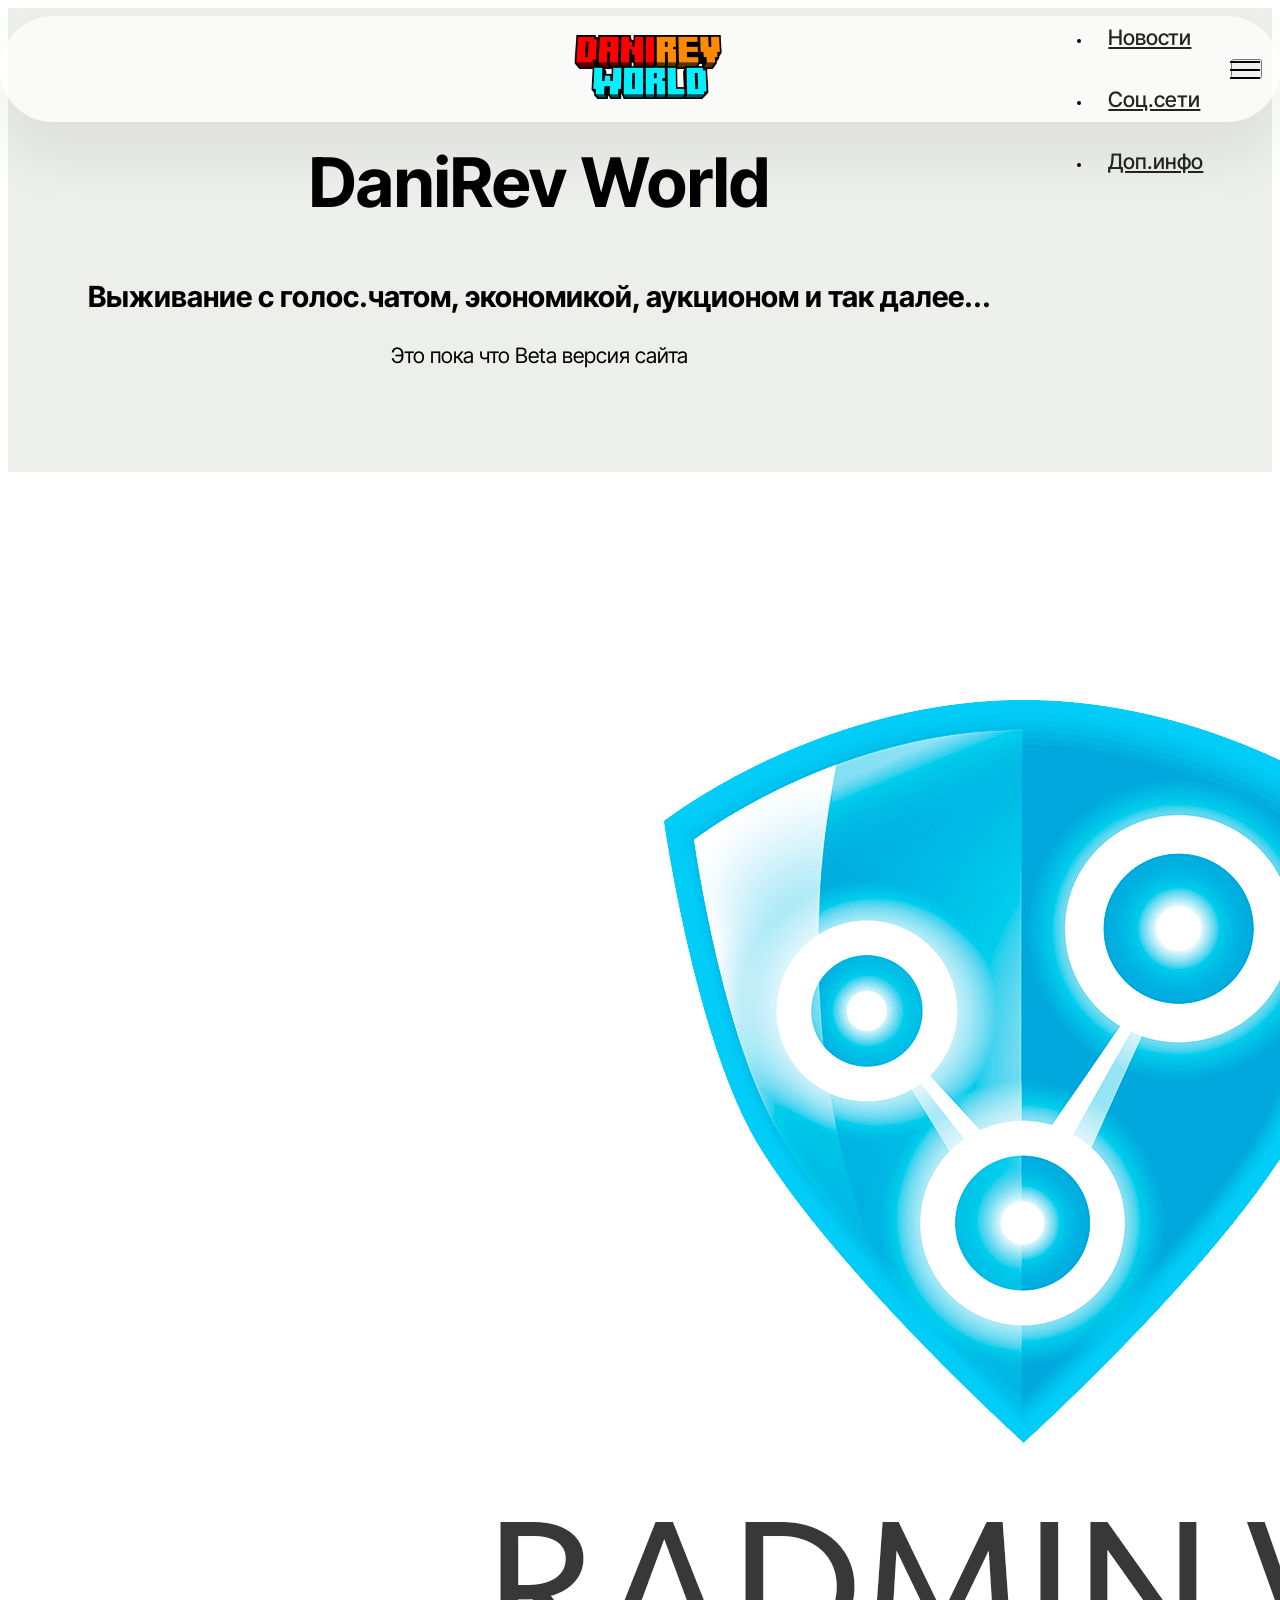
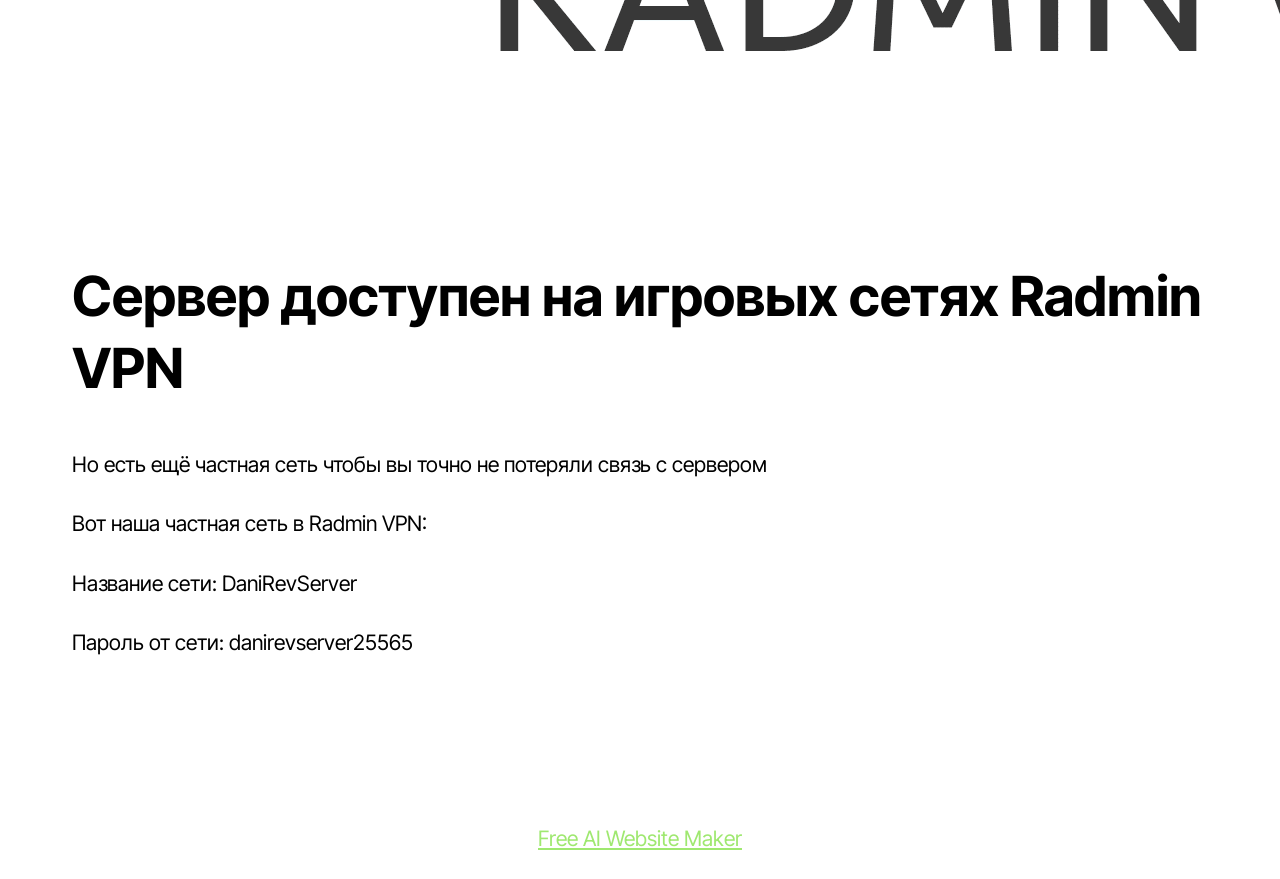
==== index.html @ 22449067 "Add files via upload" ====
<!DOCTYPE html>
<html  >
<head>
  <!-- Site made with Mobirise Website Builder v6.1.12, https://mobirise.com -->
  <meta charset="UTF-8">
  <meta http-equiv="X-UA-Compatible" content="IE=edge">
  <meta name="generator" content="Mobirise v6.1.12, mobirise.com">
  <meta name="viewport" content="width=device-width, initial-scale=1, minimum-scale=1">
  <link rel="shortcut icon" href="assets/images/danirevlogowebsite-1.png" type="image/x-icon">
  <meta name="description" content="">
  
  
  <title>Главная</title>
  <link rel="stylesheet" href="assets/web/assets/mobirise-icons2/mobirise2.css">
  <link rel="stylesheet" href="assets/bootstrap/css/bootstrap.min.css">
  <link rel="stylesheet" href="assets/animatecss/animate.css">
  <link rel="stylesheet" href="assets/dropdown/css/style.css">
  <link rel="stylesheet" href="assets/theme/css/style.css">
  <link rel="preload" href="https://fonts.googleapis.com/css?family=Inter+Tight:100,200,300,400,500,600,700,800,900,100i,200i,300i,400i,500i,600i,700i,800i,900i&display=swap" as="style" onload="this.onload=null;this.rel='stylesheet'">
  <noscript><link rel="stylesheet" href="https://fonts.googleapis.com/css?family=Inter+Tight:100,200,300,400,500,600,700,800,900,100i,200i,300i,400i,500i,600i,700i,800i,900i&display=swap"></noscript>
  <link rel="preload" as="style" href="assets/mobirise/css/mbr-additional.css?v=AY6HmX"><link rel="stylesheet" href="assets/mobirise/css/mbr-additional.css?v=AY6HmX" type="text/css">

  
  
  
</head>
<body>
  
  <section data-bs-version="5.1" class="menu menu3 cid-vdjtwdq1X3" once="menu" id="menu03-0">
	

	<nav class="navbar navbar-dropdown navbar-fixed-top navbar-expand-lg">
		<div class="container">
			<div class="navbar-brand">
				<span class="navbar-logo">
					<a href="index.html">
						<img src="assets/images/danirevworldlogowebsite-1.png" alt="DaniRev" style="height: 4rem;">
					</a>
				</span>
				
			</div>
			<button class="navbar-toggler" type="button" data-toggle="collapse" data-bs-toggle="collapse" data-target="#navbarSupportedContent" data-bs-target="#navbarSupportedContent" aria-controls="navbarNavAltMarkup" aria-expanded="false" aria-label="Toggle navigation">
				<div class="hamburger">
					<span></span>
					<span></span>
					<span></span>
					<span></span>
				</div>
			</button>
			<div class="collapse navbar-collapse" id="navbarSupportedContent">
				<ul class="navbar-nav nav-dropdown nav-right" data-app-modern-menu="true"><li class="nav-item">
						<a class="nav-link link text-black text-primary display-7" href="index.html">Главная</a>
					</li>
					<li class="nav-item">
						<a class="nav-link link text-black show text-primary display-7" href="news.html" aria-expanded="false">Новости</a>
					</li>
					<li class="nav-item">
						<a class="nav-link link text-black text-primary display-7" href="page2.html">Соц.сети</a>
					</li><li class="nav-item"><a class="nav-link link text-black text-primary display-7" href="page2.html">Доп.инфо</a></li></ul>
				
				
			</div>
		</div>
	</nav>
</section>

<section data-bs-version="5.1" class="header09 startm5 cid-vdjOQ3ASZz mbr-fullscreen" id="header09-6">	
    
	
	
	<div class="container-fluid">
		<div class="row">
			<div class="content-wrap col-12 col-md-8">
				<h1 class="mbr-section-title mbr-fonts-style mbr-white mb-4 display-1">
					<strong>DaniRev World</strong></h1>
				<h2 class="mbr-section-title mbr-fonts-style mbr-white mb-4 display-5">Выживание с голос.чатом, экономикой, аукционом и так далее...</h2>
				<p class="mbr-fonts-style mbr-text mbr-white mb-4 display-7">Это пока что Beta версия сайта<br></p>
				
			</div>
		</div>
	</div>
</section>

<section data-bs-version="5.1" class="start article2 cid-vdjQT4T0ut" id="article02-7">
	

	
	

	<div class="container">
		<div class="row justify-content-center">
			<div class="col-12 col-md-12 col-lg-6 image-wrapper">
				<img class="w-100" src="assets/images/2935361928-preview-radmin-vpn.png" alt="Mobirise Website Builder">
			</div>
			<div class="col-12 col-md-12 col-lg">
				<div class="text-wrapper align-left">
					<h1 class="mbr-section-title mbr-fonts-style mb-4 display-2">
						<strong>Сервер доступен на игровых сетях Radmin VPN</strong></h1>
					<p class="mbr-text align-left mbr-fonts-style mb-4 display-7">Но есть ещё частная сеть чтобы вы точно не потеряли связь с сервером<br><br>Вот наша частная сеть в Radmin VPN:<br><br>Название сети: DaniRevServer<br><br>Пароль от сети: danirevserver25565</p>
					
				</div>
			</div>
		</div>
	</div>
</section><section class="display-7" style="padding: 0;align-items: center;justify-content: center;flex-wrap: wrap;    align-content: center;display: flex;position: relative;height: 4rem;"><a href="https://mobiri.se/" style="flex: 1 1;height: 4rem;position: absolute;width: 100%;z-index: 1;"><img alt="" style="height: 4rem;" src="[data-uri]"></a><p style="margin: 0;text-align: center;" class="display-7">&#8204;</p><a style="z-index:1" href="https://mobirise.com/builder/ai-website-maker.html">Free AI Website Maker</a></section><script src="assets/bootstrap/js/bootstrap.bundle.min.js"></script>  <script src="assets/web/assets/cookies-alert-plugin/cookies-alert-core.js"></script>  <script src="assets/web/assets/cookies-alert-plugin/cookies-alert-script.js"></script>  <script src="assets/smoothscroll/smooth-scroll.js"></script>  <script src="assets/ytplayer/index.js"></script>  <script src="assets/dropdown/js/navbar-dropdown.js"></script>  <script src="assets/theme/js/script.js"></script>  
  
  
<input name="cookieData" type="hidden" data-cookie-cookiesAlertType='1' data-cookie-customDialogSelector='null' data-cookie-colorText='#424a4d' data-cookie-colorBg='rgb(255, 255, 255)' data-cookie-opacityOverlay='0' data-cookie-bgOpacity='100' data-cookie-textButton='ПРИНЯТЬ' data-cookie-rejectText='REJECT' data-cookie-colorButton='#9fe870' data-cookie-rejectColor='#ffffff' data-cookie-colorLink='#424a4d' data-cookie-underlineLink='true' data-cookie-text="Мы используем файлы cookie, чтобы предоставить вам наилучший опыт работы">
    <input name="animation" type="hidden">
  </body>
</html>
---- assets/dropdown/css/style.css ----
.navbar-dropdown {
  left: 0;
  padding: 0;
  position: absolute;
  right: 0;
  top: 0;
  transition: all 0.45s ease;
  z-index: 1030;
  background: #282828; }
  .navbar-dropdown .navbar-logo {
    margin-right: 0.8rem;
    transition: margin 0.3s ease-in-out;
    vertical-align: middle; }
    .navbar-dropdown .navbar-logo img {
      height: 3.125rem;
      transition: all 0.3s ease-in-out; }
    .navbar-dropdown .navbar-logo.mbr-iconfont {
      font-size: 3.125rem;
      line-height: 3.125rem; }
  .navbar-dropdown .navbar-caption {
    font-weight: 700;
    white-space: normal;
    vertical-align: -4px;
    line-height: 3.125rem !important; }
    .navbar-dropdown .navbar-caption, .navbar-dropdown .navbar-caption:hover {
      color: inherit;
      text-decoration: none; }
  .navbar-dropdown .mbr-iconfont + .navbar-caption {
    vertical-align: -1px; }
  .navbar-dropdown.navbar-fixed-top {
    position: fixed; }
  .navbar-dropdown .navbar-brand span {
    vertical-align: -4px; }
  .navbar-dropdown.bg-color.transparent {
    background: none; }
  .navbar-dropdown.navbar-short .navbar-brand {
    padding: 0.625rem 0; }
    .navbar-dropdown.navbar-short .navbar-brand span {
      vertical-align: -1px; }
  .navbar-dropdown.navbar-short .navbar-caption {
    line-height: 2.375rem !important;
    vertical-align: -2px; }
  .navbar-dropdown.navbar-short .navbar-logo {
    margin-right: 0.5rem; }
    .navbar-dropdown.navbar-short .navbar-logo img {
      height: 2.375rem; }
    .navbar-dropdown.navbar-short .navbar-logo.mbr-iconfont {
      font-size: 2.375rem;
      line-height: 2.375rem; }
  .navbar-dropdown.navbar-short .mbr-table-cell {
    height: 3.625rem; }
  .navbar-dropdown .navbar-close {
    left: 0.6875rem;
    position: fixed;
    top: 0.75rem;
    z-index: 1000; }
  .navbar-dropdown .hamburger-icon {
    content: "";
    display: inline-block;
    vertical-align: middle;
    width: 16px;
    -webkit-box-shadow: 0 -6px 0 1px #282828,0 0 0 1px #282828,0 6px 0 1px #282828;
    -moz-box-shadow: 0 -6px 0 1px #282828,0 0 0 1px #282828,0 6px 0 1px #282828;
    box-shadow: 0 -6px 0 1px #282828,0 0 0 1px #282828,0 6px 0 1px #282828; }

.dropdown-menu .dropdown-toggle[data-toggle="dropdown-submenu"]::after {
  border-bottom: 0.35em solid transparent;
  border-left: 0.35em solid;
  border-right: 0;
  border-top: 0.35em solid transparent;
  margin-left: 0.3rem; }

.dropdown-menu .dropdown-item:focus {
  outline: 0; }

.nav-dropdown {
  font-size: 0.75rem;
  font-weight: 500;
  height: auto !important; }
  .nav-dropdown .nav-btn {
    padding-left: 1rem; }
  .nav-dropdown .link {
    margin: .667em 1.667em;
    font-weight: 500;
    padding: 0;
    transition: color .2s ease-in-out; }
    .nav-dropdown .link.dropdown-toggle {
      margin-right: 2.583em; }
      .nav-dropdown .link.dropdown-toggle::after {
        margin-left: .25rem;
        border-top: 0.35em solid;
        border-right: 0.35em solid transparent;
        border-left: 0.35em solid transparent;
        border-bottom: 0; }
      .nav-dropdown .link.dropdown-toggle[aria-expanded="true"] {
        margin: 0;
        padding: 0.667em 3.263em  0.667em 1.667em; }
  .nav-dropdown .link::after,
  .nav-dropdown .dropdown-item::after {
    color: inherit; }
  .nav-dropdown .btn {
    font-size: 0.75rem;
    font-weight: 700;
    letter-spacing: 0;
    margin-bottom: 0;
    padding-left: 1.25rem;
    padding-right: 1.25rem; }
  .nav-dropdown .dropdown-menu {
    border-radius: 0;
    border: 0;
    left: 0;
    margin: 0;
    padding-bottom: 1.25rem;
    padding-top: 1.25rem;
    position: relative; }
  .nav-dropdown .dropdown-submenu {
    margin-left: 0.125rem;
    top: 0; }
  .nav-dropdown .dropdown-item {
    font-weight: 500;
    line-height: 2;
    padding: 0.3846em 4.615em 0.3846em 1.5385em;
    position: relative;
    transition: color .2s ease-in-out, background-color .2s ease-in-out; }
    .nav-dropdown .dropdown-item::after {
      margin-top: -0.3077em;
      position: absolute;
      right: 1.1538em;
      top: 50%; }
    .nav-dropdown .dropdown-item:focus, .nav-dropdown .dropdown-item:hover {
      background: none; }

@media (max-width: 767px) {
  .nav-dropdown.navbar-toggleable-sm {
    bottom: 0;
    display: none;
    left: 0;
    overflow-x: hidden;
    position: fixed;
    top: 0;
    transform: translateX(-100%);
    -ms-transform: translateX(-100%);
    -webkit-transform: translateX(-100%);
    width: 18.75rem;
    z-index: 999; } }
.nav-dropdown.navbar-toggleable-xl {
  bottom: 0;
  display: none;
  left: 0;
  overflow-x: hidden;
  position: fixed;
  top: 0;
  transform: translateX(-100%);
  -ms-transform: translateX(-100%);
  -webkit-transform: translateX(-100%);
  width: 18.75rem;
  z-index: 999; }

.nav-dropdown-sm {
  display: block !important;
  overflow-x: hidden;
  overflow: auto;
  padding-top: 3.875rem; }
  .nav-dropdown-sm::after {
    content: "";
    display: block;
    height: 3rem;
    width: 100%; }
  .nav-dropdown-sm.collapse.in ~ .navbar-close {
    display: block !important; }
  .nav-dropdown-sm.collapsing, .nav-dropdown-sm.collapse.in {
    transform: translateX(0);
    -ms-transform: translateX(0);
    -webkit-transform: translateX(0);
    transition: all 0.25s ease-out;
    -webkit-transition: all 0.25s ease-out;
    background: #282828; }
  .nav-dropdown-sm.collapsing[aria-expanded="false"] {
    transform: translateX(-100%);
    -ms-transform: translateX(-100%);
    -webkit-transform: translateX(-100%); }
  .nav-dropdown-sm .nav-item {
    display: block;
    margin-left: 0 !important;
    padding-left: 0; }
  .nav-dropdown-sm .link,
  .nav-dropdown-sm .dropdown-item {
    border-top: 1px dotted rgba(255, 255, 255, 0.1);
    font-size: 0.8125rem;
    line-height: 1.6;
    margin: 0 !important;
    padding: 0.875rem 2.4rem 0.875rem 1.5625rem !important;
    position: relative;
    white-space: normal; }
    .nav-dropdown-sm .link:focus, .nav-dropdown-sm .link:hover,
    .nav-dropdown-sm .dropdown-item:focus,
    .nav-dropdown-sm .dropdown-item:hover {
      background: rgba(0, 0, 0, 0.2) !important;
      color: #c0a375; }
  .nav-dropdown-sm .nav-btn {
    position: relative;
    padding: 1.5625rem 1.5625rem 0 1.5625rem; }
    .nav-dropdown-sm .nav-btn::before {
      border-top: 1px dotted rgba(255, 255, 255, 0.1);
      content: "";
      left: 0;
      position: absolute;
      top: 0;
      width: 100%; }
    .nav-dropdown-sm .nav-btn + .nav-btn {
      padding-top: 0.625rem; }
      .nav-dropdown-sm .nav-btn + .nav-btn::before {
        display: none; }
  .nav-dropdown-sm .btn {
    padding: 0.625rem 0; }
  .nav-dropdown-sm .dropdown-toggle[data-toggle="dropdown-submenu"]::after {
    margin-left: .25rem;
    border-top: 0.35em solid;
    border-right: 0.35em solid transparent;
    border-left: 0.35em solid transparent;
    border-bottom: 0; }
  .nav-dropdown-sm .dropdown-toggle[data-toggle="dropdown-submenu"][aria-expanded="true"]::after {
    border-top: 0;
    border-right: 0.35em solid transparent;
    border-left: 0.35em solid transparent;
    border-bottom: 0.35em solid; }
  .nav-dropdown-sm .dropdown-menu {
    margin: 0;
    padding: 0;
    position: relative;
    top: 0;
    left: 0;
    width: 100%;
    border: 0;
    float: none;
    border-radius: 0;
    background: none; }
  .nav-dropdown-sm .dropdown-submenu {
    left: 100%;
    margin-left: 0.125rem;
    margin-top: -1.25rem;
    top: 0; }

.navbar-toggleable-sm .nav-dropdown .dropdown-menu {
  position: absolute; }

.navbar-toggleable-sm .nav-dropdown .dropdown-submenu {
  left: 100%;
  margin-left: 0.125rem;
  margin-top: -1.25rem;
  top: 0; }

.navbar-toggleable-sm.opened .nav-dropdown .dropdown-menu {
  position: relative; }

.navbar-toggleable-sm.opened .nav-dropdown .dropdown-submenu {
  left: 0;
  margin-left: 00rem;
  margin-top: 0rem;
  top: 0; }

.is-builder .nav-dropdown.collapsing {
  transition: none !important; }
---- assets/mobirise/css/mbr-additional.css ----
.btn {
  border-width: 2px;
}
img,
.card-wrap,
.card-wrapper,
.video-wrapper,
.mbr-figure iframe,
.google-map iframe,
.slide-content,
.plan,
.card,
.item-wrapper,
.item-wrapper .mbr-overlay {
  border-radius: 2rem !important;
}
.video-wrapper {
  overflow: hidden;
}
body {
  font-family: Inter Tight;
}
.display-1 {
  font-family: 'Inter Tight', sans-serif;
  font-size: 5rem;
  line-height: 1;
}
.display-1 > .mbr-iconfont {
  font-size: 6.25rem;
}
.display-2 {
  font-family: 'Inter Tight', sans-serif;
  font-size: 4rem;
  line-height: 1;
}
.display-2 > .mbr-iconfont {
  font-size: 5rem;
}
.display-4 {
  font-family: 'Inter Tight', sans-serif;
  font-size: 1.4rem;
  line-height: 1.5;
}
.display-4 > .mbr-iconfont {
  font-size: 1.75rem;
}
.display-5 {
  font-family: 'Inter Tight', sans-serif;
  font-size: 2rem;
  line-height: 1.5;
}
.display-5 > .mbr-iconfont {
  font-size: 2.5rem;
}
.display-7 {
  font-family: 'Inter Tight', sans-serif;
  font-size: 1.4rem;
  line-height: 1.3;
}
.display-7 > .mbr-iconfont {
  font-size: 1.75rem;
}
/* ---- Fluid typography for mobile devices ---- */
/* 1.4 - font scale ratio ( bootstrap == 1.42857 ) */
/* 100vw - current viewport width */
/* (48 - 20)  48 == 48rem == 768px, 20 == 20rem == 320px(minimal supported viewport) */
/* 0.65 - min scale variable, may vary */
@media (max-width: 992px) {
  .display-1 {
    font-size: 4rem;
  }
}
@media (max-width: 768px) {
  .display-1 {
    font-size: 3.5rem;
    font-size: calc( 2.4rem + (5 - 2.4) * ((100vw - 20rem) / (48 - 20)));
    line-height: calc( 1.1 * (2.4rem + (5 - 2.4) * ((100vw - 20rem) / (48 - 20))));
  }
  .display-2 {
    font-size: 3.2rem;
    font-size: calc( 2.05rem + (4 - 2.05) * ((100vw - 20rem) / (48 - 20)));
    line-height: calc( 1.3 * (2.05rem + (4 - 2.05) * ((100vw - 20rem) / (48 - 20))));
  }
  .display-4 {
    font-size: 1.12rem;
    font-size: calc( 1.14rem + (1.4 - 1.14) * ((100vw - 20rem) / (48 - 20)));
    line-height: calc( 1.4 * (1.14rem + (1.4 - 1.14) * ((100vw - 20rem) / (48 - 20))));
  }
  .display-5 {
    font-size: 1.6rem;
    font-size: calc( 1.35rem + (2 - 1.35) * ((100vw - 20rem) / (48 - 20)));
    line-height: calc( 1.4 * (1.35rem + (2 - 1.35) * ((100vw - 20rem) / (48 - 20))));
  }
  .display-7 {
    font-size: 1.12rem;
    font-size: calc( 1.14rem + (1.4 - 1.14) * ((100vw - 20rem) / (48 - 20)));
    line-height: calc( 1.4 * (1.14rem + (1.4 - 1.14) * ((100vw - 20rem) / (48 - 20))));
  }
}
@media (min-width: 992px) and (max-width: 1400px) {
  .display-1 {
    font-size: 3.5rem;
    font-size: calc( 2.4rem + (5 - 2.4) * ((100vw - 62rem) / (87 - 62)));
    line-height: calc( 1.1 * (2.4rem + (5 - 2.4) * ((100vw - 62rem) / (87 - 62))));
  }
  .display-2 {
    font-size: 3.2rem;
    font-size: calc( 2.05rem + (4 - 2.05) * ((100vw - 62rem) / (87 - 62)));
    line-height: calc( 1.3 * (2.05rem + (4 - 2.05) * ((100vw - 62rem) / (87 - 62))));
  }
  .display-4 {
    font-size: 1.12rem;
    font-size: calc( 1.14rem + (1.4 - 1.14) * ((100vw - 62rem) / (87 - 62)));
    line-height: calc( 1.4 * (1.14rem + (1.4 - 1.14) * ((100vw - 62rem) / (87 - 62))));
  }
  .display-5 {
    font-size: 1.6rem;
    font-size: calc( 1.35rem + (2 - 1.35) * ((100vw - 62rem) / (87 - 62)));
    line-height: calc( 1.4 * (1.35rem + (2 - 1.35) * ((100vw - 62rem) / (87 - 62))));
  }
  .display-7 {
    font-size: 1.12rem;
    font-size: calc( 1.14rem + (1.4 - 1.14) * ((100vw - 62rem) / (87 - 62)));
    line-height: calc( 1.4 * (1.14rem + (1.4 - 1.14) * ((100vw - 62rem) / (87 - 62))));
  }
}
/* Buttons */
.btn {
  padding: 1.25rem 2rem;
  border-radius: 4px;
}
@media (max-width: 767px) {
  .btn {
    padding: 0.75rem 1.5rem;
  }
}
.btn-sm {
  padding: 0.6rem 1.2rem;
  border-radius: 4px;
}
.btn-md {
  padding: 0.6rem 1.2rem;
  border-radius: 4px;
}
.btn-lg {
  padding: 1.25rem 2rem;
  border-radius: 4px;
}
.bg-primary {
  background-color: #9fe870 !important;
}
.bg-success {
  background-color: #3a341c !important;
}
.bg-info {
  background-color: #320707 !important;
}
.bg-warning {
  background-color: #a0e2e1 !important;
}
.bg-danger {
  background-color: #ffea64 !important;
}
.btn-primary,
.btn-primary:active {
  background-color: #9fe870 !important;
  border-color: #9fe870 !important;
  color: #264d0c !important;
  box-shadow: none;
}
.btn-primary:hover,
.btn-primary:focus,
.btn-primary.focus,
.btn-primary.active {
  color: inherit;
  background-color: #bcef9c !important;
  border-color: #bcef9c !important;
  box-shadow: none;
}
.btn-primary.disabled,
.btn-primary:disabled {
  color: #264d0c !important;
  background-color: #bcef9c !important;
  border-color: #bcef9c !important;
}
.btn-secondary,
.btn-secondary:active {
  background-color: #ffd7ef !important;
  border-color: #ffd7ef !important;
  color: #d70081 !important;
  box-shadow: none;
}
.btn-secondary:hover,
.btn-secondary:focus,
.btn-secondary.focus,
.btn-secondary.active {
  color: inherit;
  background-color: #ffffff !important;
  border-color: #ffffff !important;
  box-shadow: none;
}
.btn-secondary.disabled,
.btn-secondary:disabled {
  color: #d70081 !important;
  background-color: #ffffff !important;
  border-color: #ffffff !important;
}
.btn-info,
.btn-info:active {
  background-color: #320707 !important;
  border-color: #320707 !important;
  color: #ffffff !important;
  box-shadow: none;
}
.btn-info:hover,
.btn-info:focus,
.btn-info.focus,
.btn-info.active {
  color: inherit;
  background-color: #5f0d0d !important;
  border-color: #5f0d0d !important;
  box-shadow: none;
}
.btn-info.disabled,
.btn-info:disabled {
  color: #ffffff !important;
  background-color: #5f0d0d !important;
  border-color: #5f0d0d !important;
}
.btn-success,
.btn-success:active {
  background-color: #3a341c !important;
  border-color: #3a341c !important;
  color: #ffffff !important;
  box-shadow: none;
}
.btn-success:hover,
.btn-success:focus,
.btn-success.focus,
.btn-success.active {
  color: inherit;
  background-color: #5c532d !important;
  border-color: #5c532d !important;
  box-shadow: none;
}
.btn-success.disabled,
.btn-success:disabled {
  color: #ffffff !important;
  background-color: #5c532d !important;
  border-color: #5c532d !important;
}
.btn-warning,
.btn-warning:active {
  background-color: #a0e2e1 !important;
  border-color: #a0e2e1 !important;
  color: #1f6463 !important;
  box-shadow: none;
}
.btn-warning:hover,
.btn-warning:focus,
.btn-warning.focus,
.btn-warning.active {
  color: inherit;
  background-color: #c7eeed !important;
  border-color: #c7eeed !important;
  box-shadow: none;
}
.btn-warning.disabled,
.btn-warning:disabled {
  color: #1f6463 !important;
  background-color: #c7eeed !important;
  border-color: #c7eeed !important;
}
.btn-danger,
.btn-danger:active {
  background-color: #ffea64 !important;
  border-color: #ffea64 !important;
  color: #645600 !important;
  box-shadow: none;
}
.btn-danger:hover,
.btn-danger:focus,
.btn-danger.focus,
.btn-danger.active {
  color: inherit;
  background-color: #fff197 !important;
  border-color: #fff197 !important;
  box-shadow: none;
}
.btn-danger.disabled,
.btn-danger:disabled {
  color: #645600 !important;
  background-color: #fff197 !important;
  border-color: #fff197 !important;
}
.btn-white,
.btn-white:active {
  background-color: #eff0ec !important;
  border-color: #eff0ec !important;
  color: #757b62 !important;
  box-shadow: none;
}
.btn-white:hover,
.btn-white:focus,
.btn-white.focus,
.btn-white.active {
  color: inherit;
  background-color: #ffffff !important;
  border-color: #ffffff !important;
  box-shadow: none;
}
.btn-white.disabled,
.btn-white:disabled {
  color: #757b62 !important;
  background-color: #ffffff !important;
  border-color: #ffffff !important;
}
.btn-black,
.btn-black:active {
  background-color: #232323 !important;
  border-color: #232323 !important;
  color: #ffffff !important;
  box-shadow: none;
}
.btn-black:hover,
.btn-black:focus,
.btn-black.focus,
.btn-black.active {
  color: inherit;
  background-color: #3d3d3d !important;
  border-color: #3d3d3d !important;
  box-shadow: none;
}
.btn-black.disabled,
.btn-black:disabled {
  color: #ffffff !important;
  background-color: #3d3d3d !important;
  border-color: #3d3d3d !important;
}
.btn-primary-outline,
.btn-primary-outline:active {
  background-color: transparent !important;
  border-color: #9fe870;
  color: #9fe870;
}
.btn-primary-outline:hover,
.btn-primary-outline:focus,
.btn-primary-outline.focus,
.btn-primary-outline.active {
  color: #6ddc25 !important;
  background-color: transparent !important;
  border-color: #6ddc25 !important;
  box-shadow: none !important;
}
.btn-primary-outline.disabled,
.btn-primary-outline:disabled {
  color: #264d0c !important;
  background-color: #9fe870 !important;
  border-color: #9fe870 !important;
}
.btn-secondary-outline,
.btn-secondary-outline:active {
  background-color: transparent !important;
  border-color: #ffd7ef;
  color: #ffd7ef;
}
.btn-secondary-outline:hover,
.btn-secondary-outline:focus,
.btn-secondary-outline.focus,
.btn-secondary-outline.active {
  color: #ff80cc !important;
  background-color: transparent !important;
  border-color: #ff80cc !important;
  box-shadow: none !important;
}
.btn-secondary-outline.disabled,
.btn-secondary-outline:disabled {
  color: #d70081 !important;
  background-color: #ffd7ef !important;
  border-color: #ffd7ef !important;
}
.btn-info-outline,
.btn-info-outline:active {
  background-color: transparent !important;
  border-color: #320707;
  color: #320707;
}
.btn-info-outline:hover,
.btn-info-outline:focus,
.btn-info-outline.focus,
.btn-info-outline.active {
  color: #000000 !important;
  background-color: transparent !important;
  border-color: #000000 !important;
  box-shadow: none !important;
}
.btn-info-outline.disabled,
.btn-info-outline:disabled {
  color: #ffffff !important;
  background-color: #320707 !important;
  border-color: #320707 !important;
}
.btn-success-outline,
.btn-success-outline:active {
  background-color: transparent !important;
  border-color: #3a341c;
  color: #3a341c;
}
.btn-success-outline:hover,
.btn-success-outline:focus,
.btn-success-outline.focus,
.btn-success-outline.active {
  color: #000000 !important;
  background-color: transparent !important;
  border-color: #000000 !important;
  box-shadow: none !important;
}
.btn-success-outline.disabled,
.btn-success-outline:disabled {
  color: #ffffff !important;
  background-color: #3a341c !important;
  border-color: #3a341c !important;
}
.btn-warning-outline,
.btn-warning-outline:active {
  background-color: transparent !important;
  border-color: #a0e2e1;
  color: #a0e2e1;
}
.btn-warning-outline:hover,
.btn-warning-outline:focus,
.btn-warning-outline.focus,
.btn-warning-outline.active {
  color: #5ececc !important;
  background-color: transparent !important;
  border-color: #5ececc !important;
  box-shadow: none !important;
}
.btn-warning-outline.disabled,
.btn-warning-outline:disabled {
  color: #1f6463 !important;
  background-color: #a0e2e1 !important;
  border-color: #a0e2e1 !important;
}
.btn-danger-outline,
.btn-danger-outline:active {
  background-color: transparent !important;
  border-color: #ffea64;
  color: #ffea64;
}
.btn-danger-outline:hover,
.btn-danger-outline:focus,
.btn-danger-outline.focus,
.btn-danger-outline.active {
  color: #ffde0d !important;
  background-color: transparent !important;
  border-color: #ffde0d !important;
  box-shadow: none !important;
}
.btn-danger-outline.disabled,
.btn-danger-outline:disabled {
  color: #645600 !important;
  background-color: #ffea64 !important;
  border-color: #ffea64 !important;
}
.btn-black-outline,
.btn-black-outline:active {
  background-color: transparent !important;
  border-color: #232323;
  color: #232323;
}
.btn-black-outline:hover,
.btn-black-outline:focus,
.btn-black-outline.focus,
.btn-black-outline.active {
  color: #000000 !important;
  background-color: transparent !important;
  border-color: #000000 !important;
  box-shadow: none !important;
}
.btn-black-outline.disabled,
.btn-black-outline:disabled {
  color: #ffffff !important;
  background-color: #232323 !important;
  border-color: #232323 !important;
}
.btn-white-outline,
.btn-white-outline:active {
  background-color: transparent !important;
  border-color: #fafafa;
  color: #fafafa;
}
.btn-white-outline:hover,
.btn-white-outline:focus,
.btn-white-outline.focus,
.btn-white-outline.active {
  color: #cfcfcf !important;
  background-color: transparent !important;
  border-color: #cfcfcf !important;
  box-shadow: none !important;
}
.btn-white-outline.disabled,
.btn-white-outline:disabled {
  color: #7a7a7a !important;
  background-color: #fafafa !important;
  border-color: #fafafa !important;
}
.text-primary {
  color: #9fe870 !important;
}
.text-secondary {
  color: #ffd7ef !important;
}
.text-success {
  color: #3a341c !important;
}
.text-info {
  color: #320707 !important;
}
.text-warning {
  color: #a0e2e1 !important;
}
.text-danger {
  color: #ffea64 !important;
}
.text-white {
  color: #fafafa !important;
}
.text-black {
  color: #232323 !important;
}
a.text-primary:hover,
a.text-primary:focus,
a.text-primary.active {
  color: #66d022 !important;
}
a.text-secondary:hover,
a.text-secondary:focus,
a.text-secondary.active {
  color: #ff71c6 !important;
}
a.text-success:hover,
a.text-success:focus,
a.text-success.active {
  color: #000000 !important;
}
a.text-info:hover,
a.text-info:focus,
a.text-info.active {
  color: #000000 !important;
}
a.text-warning:hover,
a.text-warning:focus,
a.text-warning.active {
  color: #52cac8 !important;
}
a.text-danger:hover,
a.text-danger:focus,
a.text-danger.active {
  color: #fddb00 !important;
}
a.text-white:hover,
a.text-white:focus,
a.text-white.active {
  color: #c7c7c7 !important;
}
a.text-black:hover,
a.text-black:focus,
a.text-black.active {
  color: #000000 !important;
}
a[class*="text-"]:not(.nav-link):not(.dropdown-item):not([role]):not(.navbar-caption) {
  position: relative;
  background-image: transparent;
  background-size: 10000px 2px;
  background-repeat: no-repeat;
  background-position: 0px 1.2em;
  background-position: -10000px 1.2em;
}
a[class*="text-"]:not(.nav-link):not(.dropdown-item):not([role]):not(.navbar-caption):hover {
  transition: background-position 2s ease-in-out;
  background-image: linear-gradient(currentColor 50%, currentColor 50%);
  background-position: 0px 1.2em;
}
.nav-tabs .nav-link.active {
  color: #9fe870;
}
.nav-tabs .nav-link:not(.active) {
  color: #232323;
}
.alert-success {
  background-color: #70c770;
}
.alert-info {
  background-color: #320707;
}
.alert-warning {
  background-color: #a0e2e1;
}
.alert-danger {
  background-color: #ffea64;
}
.mbr-section-btn .btn:not(.btn-form) {
  border-radius: 100px;
}
.mbr-gallery-filter li a {
  border-radius: 100px !important;
}
.mbr-gallery-filter li.active .btn {
  background-color: #9fe870;
  border-color: #9fe870;
  color: #306310;
}
.mbr-gallery-filter li.active .btn:focus {
  box-shadow: none;
}
.nav-tabs .nav-link {
  border-radius: 100px !important;
}
a,
a:hover {
  color: #9fe870;
}
.mbr-plan-header.bg-primary .mbr-plan-subtitle,
.mbr-plan-header.bg-primary .mbr-plan-price-desc {
  color: #ffffff;
}
.mbr-plan-header.bg-success .mbr-plan-subtitle,
.mbr-plan-header.bg-success .mbr-plan-price-desc {
  color: #c0b27c;
}
.mbr-plan-header.bg-info .mbr-plan-subtitle,
.mbr-plan-header.bg-info .mbr-plan-price-desc {
  color: #f3abab;
}
.mbr-plan-header.bg-warning .mbr-plan-subtitle,
.mbr-plan-header.bg-warning .mbr-plan-price-desc {
  color: #ffffff;
}
.mbr-plan-header.bg-danger .mbr-plan-subtitle,
.mbr-plan-header.bg-danger .mbr-plan-price-desc {
  color: #ffffff;
}
/* Scroll to top button*/
.scrollToTop_wraper {
  display: none;
}
.form-control {
  font-family: 'Inter Tight', sans-serif;
  font-size: 1.4rem;
  line-height: 1.3;
  font-weight: 400;
  border-radius: 40px !important;
}
.form-control > .mbr-iconfont {
  font-size: 1.75rem;
}
.form-control:hover,
.form-control:focus {
  box-shadow: rgba(0, 0, 0, 0.07) 0px 1px 1px 0px, rgba(0, 0, 0, 0.07) 0px 1px 3px 0px, rgba(0, 0, 0, 0.03) 0px 0px 0px 1px;
  border-color: #9fe870 !important;
}
.form-control:-webkit-input-placeholder {
  font-family: 'Inter Tight', sans-serif;
  font-size: 1.4rem;
  line-height: 1.3;
  font-weight: 400;
}
.form-control:-webkit-input-placeholder > .mbr-iconfont {
  font-size: 1.75rem;
}
blockquote {
  border-color: #9fe870;
}
/* Forms */
.mbr-form .input-group-btn .btn {
  border-radius: 100px !important;
}
.mbr-form .input-group-btn .btn:hover {
  box-shadow: 0 10px 40px 0 rgba(0, 0, 0, 0.2);
}
.mbr-form .input-group-btn button[type="submit"] {
  border-radius: 100px !important;
  padding: 1rem 3rem;
}
.mbr-form .input-group-btn button[type="submit"]:hover {
  box-shadow: 0 10px 40px 0 rgba(0, 0, 0, 0.2);
}
.jq-selectbox li:hover,
.jq-selectbox li.selected {
  background-color: #9fe870;
  color: #000000;
}
.jq-number__spin {
  transition: 0.25s ease;
}
.jq-number__spin:hover {
  border-color: #9fe870;
}
.jq-selectbox .jq-selectbox__trigger-arrow,
.jq-number__spin.minus:after,
.jq-number__spin.plus:after {
  transition: 0.4s;
  border-top-color: #232323;
  border-bottom-color: #232323;
}
.jq-selectbox:hover .jq-selectbox__trigger-arrow,
.jq-number__spin.minus:hover:after,
.jq-number__spin.plus:hover:after {
  border-top-color: #9fe870;
  border-bottom-color: #9fe870;
}
.xdsoft_datetimepicker .xdsoft_calendar td.xdsoft_default,
.xdsoft_datetimepicker .xdsoft_calendar td.xdsoft_current,
.xdsoft_datetimepicker .xdsoft_timepicker .xdsoft_time_box > div > div.xdsoft_current {
  color: #000000 !important;
  background-color: #9fe870 !important;
  box-shadow: none !important;
}
.xdsoft_datetimepicker .xdsoft_calendar td:hover,
.xdsoft_datetimepicker .xdsoft_timepicker .xdsoft_time_box > div > div:hover {
  color: #000000 !important;
  background: #ffd7ef !important;
  box-shadow: none !important;
}
.lazy-bg {
  background-image: none !important;
}
.lazy-placeholder:not(section),
.lazy-none {
  display: block;
  position: relative;
  padding-bottom: 56.25%;
  width: 100%;
  height: auto;
}
iframe.lazy-placeholder,
.lazy-placeholder:after {
  content: '';
  position: absolute;
  width: 200px;
  height: 200px;
  background: transparent no-repeat center;
  background-size: contain;
  top: 50%;
  left: 50%;
  transform: translateX(-50%) translateY(-50%);
  background-image: url("data:image/svg+xml;charset=UTF-8,%3csvg width='32' height='32' viewBox='0 0 64 64' xmlns='http://www.w3.org/2000/svg' stroke='%239fe870' %3e%3cg fill='none' fill-rule='evenodd'%3e%3cg transform='translate(16 16)' stroke-width='2'%3e%3ccircle stroke-opacity='.5' cx='16' cy='16' r='16'/%3e%3cpath d='M32 16c0-9.94-8.06-16-16-16'%3e%3canimateTransform attributeName='transform' type='rotate' from='0 16 16' to='360 16 16' dur='1s' repeatCount='indefinite'/%3e%3c/path%3e%3c/g%3e%3c/g%3e%3c/svg%3e");
}
section.lazy-placeholder:after {
  opacity: 0.5;
}
body {
  overflow-x: hidden;
}
a {
  transition: color 0.6s;
}
@media (max-width: 1400px) {
  .container {
    max-width: 100%;
  }
}
@media (max-width: 1400px) and (min-width: 768px) {
  .container {
    padding-left: 32px;
    padding-right: 32px;
  }
}
@media (max-width: 1400px) and (min-width: 768px) {
  .container-fluid {
    padding-left: 32px;
    padding-right: 32px;
  }
}
@media (max-width: 767px) {
  .container-fluid {
    padding-left: 16px;
    padding-right: 16px;
  }
}
*:focus-visible {
  outline: red solid 2px !important;
  outline-offset: 2px !important;
  transition: outline 0.2s ease-in-out;
}
.cid-vdjtwdq1X3 {
  z-index: 1000;
  width: 100%;
}
.cid-vdjtwdq1X3 .dropdown-item:before {
  font-family: Moririse2 !important;
  content: "\e966";
  display: inline-block;
  width: 0;
  position: absolute;
  left: 1rem;
  top: 0.5rem;
  margin-right: 0.5rem;
  line-height: 1;
  font-size: inherit;
  vertical-align: middle;
  text-align: center;
  overflow: hidden;
  transform: scale(0, 1);
  transition: all 0.25s ease-in-out;
}
@media (max-width: 767px) {
  .cid-vdjtwdq1X3 .navbar-toggler {
    transform: scale(0.8);
  }
}
.cid-vdjtwdq1X3 .navbar-nav {
  margin: auto;
  margin-left: 0;
}
@media (min-width: 992px) {
  .cid-vdjtwdq1X3 .navbar-nav {
    max-width: 45%;
  }
}
.cid-vdjtwdq1X3 .navbar-nav .nav-item {
  padding: 0 !important;
  transition: .3s all !important;
}
.cid-vdjtwdq1X3 .navbar-nav .nav-item .nav-link {
  padding: 16px !important;
  margin: 0 !important;
  border-radius: 1rem !important;
  transition: .3s all !important;
}
.cid-vdjtwdq1X3 .navbar-nav .nav-item .nav-link:hover {
  background-color: rgba(27, 31, 10, 0.06);
}
.cid-vdjtwdq1X3 .navbar-nav .open .nav-link::after {
  transform: rotate(180deg);
}
@media (min-width: 992px) {
  .cid-vdjtwdq1X3 .navbar-nav .open .nav-link::before {
    content: "";
    width: 100%;
    height: 20px;
    top: 100%;
    background: transparent;
    position: absolute;
  }
}
.cid-vdjtwdq1X3 .navbar-nav .dropdown-item {
  padding: 12px !important;
  border-radius: 0.5rem !important;
  margin: 0 8px !important;
  transition: .3s all !important;
}
.cid-vdjtwdq1X3 .navbar-nav .dropdown-item:hover {
  background-color: rgba(27, 31, 10, 0.06);
}
@media (min-width: 992px) {
  .cid-vdjtwdq1X3 .navbar-nav {
    padding-left: 1.5rem;
  }
}
.cid-vdjtwdq1X3 .navbar-logo {
  padding-left: 1rem;
  margin: 0 !important;
}
@media (min-width: 992px) {
  .cid-vdjtwdq1X3 .navbar-logo {
    position: absolute;
    left: 50%;
    top: 50%;
    transform: translate(-50%, -50%);
  }
}
@media (max-width: 767px) {
  .cid-vdjtwdq1X3 .navbar-logo {
    padding-left: 1rem;
  }
}
.cid-vdjtwdq1X3 .navbar-brand {
  flex-shrink: 0;
  align-items: center;
  margin-right: 0;
  padding: 10px 0;
  transition: all 0.3s;
  word-break: break-word;
  z-index: 1;
}
.cid-vdjtwdq1X3 .navbar-brand img {
  max-width: 100%;
  max-height: 100%;
  border-radius: 0px !important;
}
.cid-vdjtwdq1X3 .navbar-brand .navbar-caption {
  line-height: inherit !important;
}
.cid-vdjtwdq1X3 .navbar-brand .navbar-logo a {
  outline: none;
}
.cid-vdjtwdq1X3 .nav-link {
  width: fit-content;
  position: relative;
}
.cid-vdjtwdq1X3 .navbar-caption {
  padding-left: 2rem;
  padding-right: .5rem;
}
@media (max-width: 767px) {
  .cid-vdjtwdq1X3 .navbar-caption {
    padding-left: 1rem;
  }
}
@media (max-width: 767px) {
  .cid-vdjtwdq1X3 .nav-dropdown {
    padding-bottom: 0.5rem;
  }
}
.cid-vdjtwdq1X3 .nav-dropdown .link.dropdown-toggle::after {
  margin-left: 0.5rem;
  margin-top: 0.2rem;
  transition: .3s all;
}
.cid-vdjtwdq1X3 .container {
  display: flex;
  height: 90px;
  position: relative;
  padding: 0.5rem 0.6rem;
  flex-wrap: nowrap;
  background: rgba(255, 255, 255, 0.7) !important;
  left: 0;
  right: 0;
  -webkit-box-pack: justify;
  -ms-flex-pack: justify;
  justify-content: flex-end;
  -webkit-box-align: center;
  -webkit-align-items: center;
  -ms-flex-align: center;
  align-items: center;
  border-radius: 100vw;
  margin-top: 1rem;
  background-color: #ffffff;
  box-shadow: 0 30px 60px 0 rgba(27, 31, 10, 0.08);
}
@media (max-width: 992px) {
  .cid-vdjtwdq1X3 .container {
    padding-right: 2rem;
  }
}
@media (max-width: 767px) {
  .cid-vdjtwdq1X3 .container {
    width: 95%;
    height: 56px !important;
    padding-right: 1rem;
    margin-top: 0rem;
  }
}
.cid-vdjtwdq1X3 .iconfont-wrapper {
  color: #000000 !important;
  font-size: 1.5rem;
  padding-right: 0.5rem;
}
.cid-vdjtwdq1X3 .dropdown-menu {
  flex-wrap: wrap;
  flex-direction: column;
  max-width: 100%;
  padding: 12px 4px !important;
  border-radius: 1.5rem;
  transition: .3s all !important;
  min-width: auto;
  background: #ffffff;
  background: rgba(255, 255, 255, 0.7) !important;
}
.cid-vdjtwdq1X3 .nav-item:focus,
.cid-vdjtwdq1X3 .nav-link:focus {
  outline: none;
}
.cid-vdjtwdq1X3 .dropdown .dropdown-menu .dropdown-item {
  width: auto;
  transition: all 0.25s ease-in-out;
}
.cid-vdjtwdq1X3 .dropdown .dropdown-menu .dropdown-item::after {
  right: 0.5rem;
}
.cid-vdjtwdq1X3 .dropdown .dropdown-menu .dropdown-item .mbr-iconfont {
  margin-right: 0.5rem;
  vertical-align: sub;
}
.cid-vdjtwdq1X3 .dropdown .dropdown-menu .dropdown-item .mbr-iconfont:before {
  display: inline-block;
  transform: scale(1, 1);
  transition: all 0.25s ease-in-out;
}
.cid-vdjtwdq1X3 .collapsed .dropdown-menu .dropdown-item:before {
  display: none;
}
.cid-vdjtwdq1X3 .collapsed .dropdown .dropdown-menu .dropdown-item {
  padding: 0.235em 1.5em 0.235em 1.5em !important;
  transition: none;
  margin: 0 !important;
}
.cid-vdjtwdq1X3 .navbar {
  min-height: 90px;
  transition: all 0.3s;
  border-bottom: 1px solid transparent;
  background: transparent !important;
  padding: 0 !important;
  border: none !important;
  box-shadow: none !important;
  border-radius: 0 !important;
}
.cid-vdjtwdq1X3 .navbar.opened {
  transition: all 0.3s;
}
.cid-vdjtwdq1X3 .navbar .dropdown-item {
  padding: 0.5rem 1.8rem;
}
.cid-vdjtwdq1X3 .navbar .navbar-logo img {
  width: auto;
}
.cid-vdjtwdq1X3 .navbar .navbar-collapse {
  justify-content: flex-end;
}
.cid-vdjtwdq1X3 .navbar.collapsed {
  justify-content: center;
}
.cid-vdjtwdq1X3 .navbar.collapsed .nav-item .nav-link::before {
  display: none;
}
.cid-vdjtwdq1X3 .navbar.collapsed.opened .dropdown-menu {
  top: 0;
}
@media (min-width: 992px) {
  .cid-vdjtwdq1X3 .navbar.collapsed.opened:not(.navbar-short) .navbar-collapse {
    max-height: calc(98.5vh - 4rem);
  }
}
.cid-vdjtwdq1X3 .navbar.collapsed .dropdown-menu .dropdown-submenu {
  left: 0 !important;
}
.cid-vdjtwdq1X3 .navbar.collapsed .dropdown-menu .dropdown-item:after {
  right: auto;
}
.cid-vdjtwdq1X3 .navbar.collapsed .dropdown-menu .dropdown-toggle[data-toggle="dropdown-submenu"]:after {
  margin-left: 0.5rem;
  margin-top: 0.2rem;
  border-top: 0.35em solid;
  border-right: 0.35em solid transparent;
  border-left: 0.35em solid transparent;
  border-bottom: 0;
  top: 41%;
}
.cid-vdjtwdq1X3 .navbar.collapsed ul.navbar-nav li {
  margin: auto;
}
.cid-vdjtwdq1X3 .navbar.collapsed .dropdown-menu .dropdown-item {
  padding: 0.25rem 1.5rem;
  text-align: center;
}
.cid-vdjtwdq1X3 .navbar.collapsed .icons-menu {
  padding-left: 0;
  padding-right: 0;
  padding-top: 0.5rem;
  padding-bottom: 0.5rem;
}
@media (max-width: 767px) {
  .cid-vdjtwdq1X3 .navbar {
    min-height: 72px;
  }
  .cid-vdjtwdq1X3 .navbar .navbar-logo img {
    height: 2rem !important;
  }
}
@media (max-width: 991px) {
  .cid-vdjtwdq1X3 .navbar .nav-item .nav-link::before {
    display: none;
  }
  .cid-vdjtwdq1X3 .navbar.opened .dropdown-menu {
    top: 0;
  }
  .cid-vdjtwdq1X3 .navbar .dropdown-menu .dropdown-submenu {
    left: 0 !important;
  }
  .cid-vdjtwdq1X3 .navbar .dropdown-menu .dropdown-item:after {
    right: auto;
  }
  .cid-vdjtwdq1X3 .navbar .dropdown-menu .dropdown-toggle[data-toggle="dropdown-submenu"]:after {
    margin-left: 0.5rem;
    margin-top: 0.2rem;
    border-top: 0.35em solid;
    border-right: 0.35em solid transparent;
    border-left: 0.35em solid transparent;
    border-bottom: 0;
    top: 40%;
  }
  .cid-vdjtwdq1X3 .navbar .dropdown-menu .dropdown-item {
    padding: 0.25rem 1.5rem !important;
    text-align: center;
  }
  .cid-vdjtwdq1X3 .navbar .navbar-brand {
    flex-shrink: initial;
    flex-basis: auto;
    word-break: break-word;
    padding-right: 10px;
  }
  .cid-vdjtwdq1X3 .navbar .navbar-toggler {
    flex-basis: auto;
  }
  .cid-vdjtwdq1X3 .navbar .icons-menu {
    padding-left: 0;
    padding-top: 0.5rem;
    padding-bottom: 0.5rem;
  }
}
.cid-vdjtwdq1X3 .navbar.navbar-short .navbar-logo img {
  height: 2rem;
}
.cid-vdjtwdq1X3 .dropdown-item.active,
.cid-vdjtwdq1X3 .dropdown-item:active {
  background-color: transparent;
}
.cid-vdjtwdq1X3 .navbar-expand-lg .navbar-nav .nav-link {
  padding: 0;
}
.cid-vdjtwdq1X3 .nav-dropdown .link.dropdown-toggle {
  margin-right: 1.667em;
}
.cid-vdjtwdq1X3 .nav-dropdown .link.dropdown-toggle[aria-expanded="true"] {
  margin-right: 0;
  padding: 0.667em 1.667em;
}
.cid-vdjtwdq1X3 .navbar.navbar-expand-lg .dropdown .dropdown-menu {
  background: #ffffff;
}
.cid-vdjtwdq1X3 .navbar.navbar-expand-lg .dropdown .dropdown-menu .dropdown-submenu {
  margin: 0;
  left: 105%;
  transform: none;
  top: -12px;
}
.cid-vdjtwdq1X3 .navbar .dropdown.open > .dropdown-menu {
  display: flex;
}
.cid-vdjtwdq1X3 ul.navbar-nav {
  flex-wrap: wrap;
}
.cid-vdjtwdq1X3 .navbar-buttons {
  text-align: center;
  min-width: 140px;
}
@media (max-width: 992px) {
  .cid-vdjtwdq1X3 .navbar-buttons {
    text-align: left;
  }
}
.cid-vdjtwdq1X3 button.navbar-toggler {
  outline: none;
  width: 31px;
  height: 20px;
  cursor: pointer;
  transition: all 0.2s;
  position: relative;
  align-self: center;
}
.cid-vdjtwdq1X3 button.navbar-toggler .hamburger span {
  position: absolute;
  right: 0;
  width: 30px;
  height: 2px;
  border-right: 5px;
  background-color: #000000;
}
.cid-vdjtwdq1X3 button.navbar-toggler .hamburger span:nth-child(1) {
  top: 0;
  transition: all 0.2s;
}
.cid-vdjtwdq1X3 button.navbar-toggler .hamburger span:nth-child(2) {
  top: 8px;
  transition: all 0.15s;
}
.cid-vdjtwdq1X3 button.navbar-toggler .hamburger span:nth-child(3) {
  top: 8px;
  transition: all 0.15s;
}
.cid-vdjtwdq1X3 button.navbar-toggler .hamburger span:nth-child(4) {
  top: 16px;
  transition: all 0.2s;
}
.cid-vdjtwdq1X3 nav.opened .hamburger span:nth-child(1) {
  top: 8px;
  width: 0;
  opacity: 0;
  right: 50%;
  transition: all 0.2s;
}
.cid-vdjtwdq1X3 nav.opened .hamburger span:nth-child(2) {
  transform: rotate(45deg);
  transition: all 0.25s;
}
.cid-vdjtwdq1X3 nav.opened .hamburger span:nth-child(3) {
  transform: rotate(-45deg);
  transition: all 0.25s;
}
.cid-vdjtwdq1X3 nav.opened .hamburger span:nth-child(4) {
  top: 8px;
  width: 0;
  opacity: 0;
  right: 50%;
  transition: all 0.2s;
}
.cid-vdjtwdq1X3 .navbar-dropdown {
  padding: 0 1rem;
}
.cid-vdjtwdq1X3 a.nav-link {
  display: flex;
  align-items: center;
  justify-content: center;
}
.cid-vdjtwdq1X3 .icons-menu {
  flex-wrap: nowrap;
  display: flex;
  justify-content: center;
  padding-left: 1rem;
  padding-right: 1rem;
  padding-top: 0.3rem;
  text-align: center;
}
@media (max-width: 992px) {
  .cid-vdjtwdq1X3 .icons-menu {
    justify-content: flex-start;
    margin-bottom: .5rem;
  }
}
@media screen and (-ms-high-contrast: active), (-ms-high-contrast: none) {
  .cid-vdjtwdq1X3 .navbar {
    height: 70px;
  }
  .cid-vdjtwdq1X3 .navbar.opened {
    height: auto;
  }
  .cid-vdjtwdq1X3 .nav-item .nav-link:hover::before {
    width: 175%;
    max-width: calc(100% + 2rem);
    left: -1rem;
  }
}
.cid-vdjtwdq1X3 .navbar .dropdown > .dropdown-menu {
  display: none;
  width: max-content;
  max-width: 500px !important;
  transform: translateX(-50%);
  top: calc(100% + 20px);
  left: 50%;
}
.cid-vdjtwdq1X3 .navbar .dropdown > .dropdown-menu .dropdown-item {
  line-height: 1 !important;
}
.cid-vdjtwdq1X3 .navbar .dropdown > .dropdown-menu .dropdown .dropdown-item {
  align-items: center;
  display: flex;
  height: max-content !important;
  min-height: max-content !important;
}
.cid-vdjtwdq1X3 .navbar .dropdown > .dropdown-menu .dropdown .dropdown-item::after {
  display: inline-block;
  position: static;
  margin-left: 0.5rem;
  margin-top: 0;
  margin-right: 0;
  margin-bottom: 0;
  transition: .3s all;
  transform: rotate(-90deg);
}
.cid-vdjtwdq1X3 .navbar .dropdown > .dropdown-menu .dropdown.open .dropdown-item::after {
  transform: rotate(0deg);
}
.cid-vdjtwdq1X3 .mbr-section-btn {
  margin: -0.6rem -0.6rem;
}
.cid-vdjtwdq1X3 .navbar-toggler {
  margin-left: 12px;
  margin-right: 8px;
  order: 1000;
}
@media (max-width: 991px) {
  .cid-vdjtwdq1X3 .navbar-brand {
    margin-right: auto;
  }
  .cid-vdjtwdq1X3 .navbar-collapse {
    z-index: -1 !important;
    position: absolute;
    top: 110%;
    left: 0;
    width: 100%;
    padding: 1rem;
    border-radius: 1.5rem;
    background: #ffffff;
    opacity: 1;
    border-color: rgba(255, 255, 255, 0.7) !important;
    background: rgba(255, 255, 255, 0.7) !important;
    backdrop-filter: blur(8px);
  }
  .cid-vdjtwdq1X3 .navbar-nav .nav-item .nav-link::after {
    margin-left: 10px;
  }
  .cid-vdjtwdq1X3 .navbar-nav .dropdown-item:hover {
    background-color: rgba(27, 31, 10, 0.06);
  }
  .cid-vdjtwdq1X3 .navbar .dropdown > .dropdown-menu {
    max-width: 100% !important;
    transform: translateX(0);
    top: 10px;
    left: 0;
    padding: 8px !important;
    border-radius: 1rem;
    background-color: rgba(27, 31, 10, 0.04) !important;
  }
  .cid-vdjtwdq1X3 .navbar .dropdown > .dropdown-menu .dropdown-item {
    padding: 8px !important;
    line-height: 1 !important;
    margin-bottom: 4px !important;
  }
  .cid-vdjtwdq1X3 .navbar .dropdown > .dropdown-menu .dropdown .dropdown-item {
    align-items: center;
    display: flex;
    height: max-content !important;
    min-height: max-content !important;
  }
  .cid-vdjtwdq1X3 .navbar .dropdown > .dropdown-menu .dropdown .dropdown-item::after {
    display: inline-block;
    position: static;
    margin-left: 0.5rem;
    margin-top: 0;
    margin-right: 0;
    margin-bottom: 0;
    transition: .3s all;
    transform: rotate(0deg);
  }
  .cid-vdjtwdq1X3 .navbar .dropdown > .dropdown-menu .dropdown.open .dropdown-item::after {
    transform: rotate(180deg);
  }
  .cid-vdjtwdq1X3 .navbar .dropdown > .dropdown-menu .dropdown-submenu {
    position: static;
    width: 100%;
    max-width: 100% !important;
    transform: translateX(0) !important;
    top: 0;
    left: 0;
    padding: 8px !important;
    border-radius: 1rem;
    background-color: rgba(27, 31, 10, 0.04) !important;
  }
  .cid-vdjtwdq1X3 .navbar .dropdown.open > .dropdown-menu {
    display: flex !important;
    flex-direction: column;
    align-items: flex-start;
  }
}
@media (max-width: 575px) {
  .cid-vdjtwdq1X3 .navbar-collapse {
    padding: 1rem;
  }
}
.cid-vdjOQ3ASZz {
  display: flex;
  background-color: #edefeb;
}
.cid-vdjOQ3ASZz .mbr-fallback-image.disabled {
  display: none;
}
.cid-vdjOQ3ASZz .mbr-fallback-image {
  display: block;
  background-size: cover;
  background-position: center center;
  width: 100%;
  height: 100%;
  position: absolute;
  top: 0;
}
.cid-vdjOQ3ASZz .content-wrap {
  padding: 5rem 1rem;
}
@media (min-width: 992px) {
  .cid-vdjOQ3ASZz .content-wrap {
    padding: 5rem 3rem;
  }
}
@media (min-width: 768px) {
  .cid-vdjOQ3ASZz {
    align-items: center;
  }
  .cid-vdjOQ3ASZz .row {
    justify-content: center;
  }
}
@media (max-width: 991px) and (min-width: 768px) {
  .cid-vdjOQ3ASZz .content-wrap {
    min-width: 50%;
  }
}
@media (max-width: 767px) {
  .cid-vdjOQ3ASZz {
    -webkit-align-items: center;
    align-items: center;
  }
  .cid-vdjOQ3ASZz .mbr-row {
    -webkit-justify-content: center;
    justify-content: center;
  }
  .cid-vdjOQ3ASZz .content-wrap {
    width: 100%;
  }
}
.cid-vdjOQ3ASZz .mbr-section-title {
  text-align: center;
  color: #000000;
}
.cid-vdjOQ3ASZz .mbr-text,
.cid-vdjOQ3ASZz .mbr-section-btn {
  text-align: center;
  color: #000000;
}
.cid-vdjQT4T0ut {
  padding-top: 8rem;
  padding-bottom: 8rem;
  background-color: #ffffff;
}
.cid-vdjQT4T0ut .mbr-fallback-image.disabled {
  display: none;
}
.cid-vdjQT4T0ut .mbr-fallback-image {
  display: block;
  background-size: cover;
  background-position: center center;
  width: 100%;
  height: 100%;
  position: absolute;
  top: 0;
}
@media (max-width: 991px) {
  .cid-vdjQT4T0ut .image-wrapper {
    margin-bottom: 1rem;
  }
}
.cid-vdjQT4T0ut .row {
  align-items: center;
}
@media (max-width: 991px) {
  .cid-vdjQT4T0ut .image-wrapper {
    padding: 1rem;
  }
}
@media (min-width: 992px) {
  .cid-vdjQT4T0ut .text-wrapper {
    padding: 0 2rem;
  }
}
.cid-vdjQT4T0ut .mbr-section-title {
  color: #000000;
}
.cid-vdjQT4T0ut .mbr-text,
.cid-vdjQT4T0ut .mbr-section-btn {
  color: #000000;
}
.cid-vdjuRXjcy5 {
  z-index: 1000;
  width: 100%;
}
.cid-vdjuRXjcy5 .dropdown-item:before {
  font-family: Moririse2 !important;
  content: "\e966";
  display: inline-block;
  width: 0;
  position: absolute;
  left: 1rem;
  top: 0.5rem;
  margin-right: 0.5rem;
  line-height: 1;
  font-size: inherit;
  vertical-align: middle;
  text-align: center;
  overflow: hidden;
  transform: scale(0, 1);
  transition: all 0.25s ease-in-out;
}
@media (max-width: 767px) {
  .cid-vdjuRXjcy5 .navbar-toggler {
    transform: scale(0.8);
  }
}
.cid-vdjuRXjcy5 .navbar-nav {
  margin: auto;
  margin-left: 0;
}
@media (min-width: 992px) {
  .cid-vdjuRXjcy5 .navbar-nav {
    max-width: 45%;
  }
}
.cid-vdjuRXjcy5 .navbar-nav .nav-item {
  padding: 0 !important;
  transition: .3s all !important;
}
.cid-vdjuRXjcy5 .navbar-nav .nav-item .nav-link {
  padding: 16px !important;
  margin: 0 !important;
  border-radius: 1rem !important;
  transition: .3s all !important;
}
.cid-vdjuRXjcy5 .navbar-nav .nav-item .nav-link:hover {
  background-color: rgba(27, 31, 10, 0.06);
}
.cid-vdjuRXjcy5 .navbar-nav .open .nav-link::after {
  transform: rotate(180deg);
}
@media (min-width: 992px) {
  .cid-vdjuRXjcy5 .navbar-nav .open .nav-link::before {
    content: "";
    width: 100%;
    height: 20px;
    top: 100%;
    background: transparent;
    position: absolute;
  }
}
.cid-vdjuRXjcy5 .navbar-nav .dropdown-item {
  padding: 12px !important;
  border-radius: 0.5rem !important;
  margin: 0 8px !important;
  transition: .3s all !important;
}
.cid-vdjuRXjcy5 .navbar-nav .dropdown-item:hover {
  background-color: rgba(27, 31, 10, 0.06);
}
@media (min-width: 992px) {
  .cid-vdjuRXjcy5 .navbar-nav {
    padding-left: 1.5rem;
  }
}
.cid-vdjuRXjcy5 .navbar-logo {
  padding-left: 1rem;
  margin: 0 !important;
}
@media (min-width: 992px) {
  .cid-vdjuRXjcy5 .navbar-logo {
    position: absolute;
    left: 50%;
    top: 50%;
    transform: translate(-50%, -50%);
  }
}
@media (max-width: 767px) {
  .cid-vdjuRXjcy5 .navbar-logo {
    padding-left: 1rem;
  }
}
.cid-vdjuRXjcy5 .navbar-brand {
  flex-shrink: 0;
  align-items: center;
  margin-right: 0;
  padding: 10px 0;
  transition: all 0.3s;
  word-break: break-word;
  z-index: 1;
}
.cid-vdjuRXjcy5 .navbar-brand img {
  max-width: 100%;
  max-height: 100%;
  border-radius: 0px !important;
}
.cid-vdjuRXjcy5 .navbar-brand .navbar-caption {
  line-height: inherit !important;
}
.cid-vdjuRXjcy5 .navbar-brand .navbar-logo a {
  outline: none;
}
.cid-vdjuRXjcy5 .nav-link {
  width: fit-content;
  position: relative;
}
.cid-vdjuRXjcy5 .navbar-caption {
  padding-left: 2rem;
  padding-right: .5rem;
}
@media (max-width: 767px) {
  .cid-vdjuRXjcy5 .navbar-caption {
    padding-left: 1rem;
  }
}
@media (max-width: 767px) {
  .cid-vdjuRXjcy5 .nav-dropdown {
    padding-bottom: 0.5rem;
  }
}
.cid-vdjuRXjcy5 .nav-dropdown .link.dropdown-toggle::after {
  margin-left: 0.5rem;
  margin-top: 0.2rem;
  transition: .3s all;
}
.cid-vdjuRXjcy5 .container {
  display: flex;
  height: 90px;
  position: relative;
  padding: 0.5rem 0.6rem;
  flex-wrap: nowrap;
  background: rgba(255, 255, 255, 0.7) !important;
  left: 0;
  right: 0;
  -webkit-box-pack: justify;
  -ms-flex-pack: justify;
  justify-content: flex-end;
  -webkit-box-align: center;
  -webkit-align-items: center;
  -ms-flex-align: center;
  align-items: center;
  border-radius: 100vw;
  margin-top: 1rem;
  background-color: #ffffff;
  box-shadow: 0 30px 60px 0 rgba(27, 31, 10, 0.08);
}
@media (max-width: 992px) {
  .cid-vdjuRXjcy5 .container {
    padding-right: 2rem;
  }
}
@media (max-width: 767px) {
  .cid-vdjuRXjcy5 .container {
    width: 95%;
    height: 56px !important;
    padding-right: 1rem;
    margin-top: 0rem;
  }
}
.cid-vdjuRXjcy5 .iconfont-wrapper {
  color: #000000 !important;
  font-size: 1.5rem;
  padding-right: 0.5rem;
}
.cid-vdjuRXjcy5 .dropdown-menu {
  flex-wrap: wrap;
  flex-direction: column;
  max-width: 100%;
  padding: 12px 4px !important;
  border-radius: 1.5rem;
  transition: .3s all !important;
  min-width: auto;
  background: #ffffff;
  background: rgba(255, 255, 255, 0.7) !important;
}
.cid-vdjuRXjcy5 .nav-item:focus,
.cid-vdjuRXjcy5 .nav-link:focus {
  outline: none;
}
.cid-vdjuRXjcy5 .dropdown .dropdown-menu .dropdown-item {
  width: auto;
  transition: all 0.25s ease-in-out;
}
.cid-vdjuRXjcy5 .dropdown .dropdown-menu .dropdown-item::after {
  right: 0.5rem;
}
.cid-vdjuRXjcy5 .dropdown .dropdown-menu .dropdown-item .mbr-iconfont {
  margin-right: 0.5rem;
  vertical-align: sub;
}
.cid-vdjuRXjcy5 .dropdown .dropdown-menu .dropdown-item .mbr-iconfont:before {
  display: inline-block;
  transform: scale(1, 1);
  transition: all 0.25s ease-in-out;
}
.cid-vdjuRXjcy5 .collapsed .dropdown-menu .dropdown-item:before {
  display: none;
}
.cid-vdjuRXjcy5 .collapsed .dropdown .dropdown-menu .dropdown-item {
  padding: 0.235em 1.5em 0.235em 1.5em !important;
  transition: none;
  margin: 0 !important;
}
.cid-vdjuRXjcy5 .navbar {
  min-height: 90px;
  transition: all 0.3s;
  border-bottom: 1px solid transparent;
  background: transparent !important;
  padding: 0 !important;
  border: none !important;
  box-shadow: none !important;
  border-radius: 0 !important;
}
.cid-vdjuRXjcy5 .navbar.opened {
  transition: all 0.3s;
}
.cid-vdjuRXjcy5 .navbar .dropdown-item {
  padding: 0.5rem 1.8rem;
}
.cid-vdjuRXjcy5 .navbar .navbar-logo img {
  width: auto;
}
.cid-vdjuRXjcy5 .navbar .navbar-collapse {
  justify-content: flex-end;
}
.cid-vdjuRXjcy5 .navbar.collapsed {
  justify-content: center;
}
.cid-vdjuRXjcy5 .navbar.collapsed .nav-item .nav-link::before {
  display: none;
}
.cid-vdjuRXjcy5 .navbar.collapsed.opened .dropdown-menu {
  top: 0;
}
@media (min-width: 992px) {
  .cid-vdjuRXjcy5 .navbar.collapsed.opened:not(.navbar-short) .navbar-collapse {
    max-height: calc(98.5vh - 4rem);
  }
}
.cid-vdjuRXjcy5 .navbar.collapsed .dropdown-menu .dropdown-submenu {
  left: 0 !important;
}
.cid-vdjuRXjcy5 .navbar.collapsed .dropdown-menu .dropdown-item:after {
  right: auto;
}
.cid-vdjuRXjcy5 .navbar.collapsed .dropdown-menu .dropdown-toggle[data-toggle="dropdown-submenu"]:after {
  margin-left: 0.5rem;
  margin-top: 0.2rem;
  border-top: 0.35em solid;
  border-right: 0.35em solid transparent;
  border-left: 0.35em solid transparent;
  border-bottom: 0;
  top: 41%;
}
.cid-vdjuRXjcy5 .navbar.collapsed ul.navbar-nav li {
  margin: auto;
}
.cid-vdjuRXjcy5 .navbar.collapsed .dropdown-menu .dropdown-item {
  padding: 0.25rem 1.5rem;
  text-align: center;
}
.cid-vdjuRXjcy5 .navbar.collapsed .icons-menu {
  padding-left: 0;
  padding-right: 0;
  padding-top: 0.5rem;
  padding-bottom: 0.5rem;
}
@media (max-width: 767px) {
  .cid-vdjuRXjcy5 .navbar {
    min-height: 72px;
  }
  .cid-vdjuRXjcy5 .navbar .navbar-logo img {
    height: 2rem !important;
  }
}
@media (max-width: 991px) {
  .cid-vdjuRXjcy5 .navbar .nav-item .nav-link::before {
    display: none;
  }
  .cid-vdjuRXjcy5 .navbar.opened .dropdown-menu {
    top: 0;
  }
  .cid-vdjuRXjcy5 .navbar .dropdown-menu .dropdown-submenu {
    left: 0 !important;
  }
  .cid-vdjuRXjcy5 .navbar .dropdown-menu .dropdown-item:after {
    right: auto;
  }
  .cid-vdjuRXjcy5 .navbar .dropdown-menu .dropdown-toggle[data-toggle="dropdown-submenu"]:after {
    margin-left: 0.5rem;
    margin-top: 0.2rem;
    border-top: 0.35em solid;
    border-right: 0.35em solid transparent;
    border-left: 0.35em solid transparent;
    border-bottom: 0;
    top: 40%;
  }
  .cid-vdjuRXjcy5 .navbar .dropdown-menu .dropdown-item {
    padding: 0.25rem 1.5rem !important;
    text-align: center;
  }
  .cid-vdjuRXjcy5 .navbar .navbar-brand {
    flex-shrink: initial;
    flex-basis: auto;
    word-break: break-word;
    padding-right: 10px;
  }
  .cid-vdjuRXjcy5 .navbar .navbar-toggler {
    flex-basis: auto;
  }
  .cid-vdjuRXjcy5 .navbar .icons-menu {
    padding-left: 0;
    padding-top: 0.5rem;
    padding-bottom: 0.5rem;
  }
}
.cid-vdjuRXjcy5 .navbar.navbar-short .navbar-logo img {
  height: 2rem;
}
.cid-vdjuRXjcy5 .dropdown-item.active,
.cid-vdjuRXjcy5 .dropdown-item:active {
  background-color: transparent;
}
.cid-vdjuRXjcy5 .navbar-expand-lg .navbar-nav .nav-link {
  padding: 0;
}
.cid-vdjuRXjcy5 .nav-dropdown .link.dropdown-toggle {
  margin-right: 1.667em;
}
.cid-vdjuRXjcy5 .nav-dropdown .link.dropdown-toggle[aria-expanded="true"] {
  margin-right: 0;
  padding: 0.667em 1.667em;
}
.cid-vdjuRXjcy5 .navbar.navbar-expand-lg .dropdown .dropdown-menu {
  background: #ffffff;
}
.cid-vdjuRXjcy5 .navbar.navbar-expand-lg .dropdown .dropdown-menu .dropdown-submenu {
  margin: 0;
  left: 105%;
  transform: none;
  top: -12px;
}
.cid-vdjuRXjcy5 .navbar .dropdown.open > .dropdown-menu {
  display: flex;
}
.cid-vdjuRXjcy5 ul.navbar-nav {
  flex-wrap: wrap;
}
.cid-vdjuRXjcy5 .navbar-buttons {
  text-align: center;
  min-width: 140px;
}
@media (max-width: 992px) {
  .cid-vdjuRXjcy5 .navbar-buttons {
    text-align: left;
  }
}
.cid-vdjuRXjcy5 button.navbar-toggler {
  outline: none;
  width: 31px;
  height: 20px;
  cursor: pointer;
  transition: all 0.2s;
  position: relative;
  align-self: center;
}
.cid-vdjuRXjcy5 button.navbar-toggler .hamburger span {
  position: absolute;
  right: 0;
  width: 30px;
  height: 2px;
  border-right: 5px;
  background-color: #000000;
}
.cid-vdjuRXjcy5 button.navbar-toggler .hamburger span:nth-child(1) {
  top: 0;
  transition: all 0.2s;
}
.cid-vdjuRXjcy5 button.navbar-toggler .hamburger span:nth-child(2) {
  top: 8px;
  transition: all 0.15s;
}
.cid-vdjuRXjcy5 button.navbar-toggler .hamburger span:nth-child(3) {
  top: 8px;
  transition: all 0.15s;
}
.cid-vdjuRXjcy5 button.navbar-toggler .hamburger span:nth-child(4) {
  top: 16px;
  transition: all 0.2s;
}
.cid-vdjuRXjcy5 nav.opened .hamburger span:nth-child(1) {
  top: 8px;
  width: 0;
  opacity: 0;
  right: 50%;
  transition: all 0.2s;
}
.cid-vdjuRXjcy5 nav.opened .hamburger span:nth-child(2) {
  transform: rotate(45deg);
  transition: all 0.25s;
}
.cid-vdjuRXjcy5 nav.opened .hamburger span:nth-child(3) {
  transform: rotate(-45deg);
  transition: all 0.25s;
}
.cid-vdjuRXjcy5 nav.opened .hamburger span:nth-child(4) {
  top: 8px;
  width: 0;
  opacity: 0;
  right: 50%;
  transition: all 0.2s;
}
.cid-vdjuRXjcy5 .navbar-dropdown {
  padding: 0 1rem;
}
.cid-vdjuRXjcy5 a.nav-link {
  display: flex;
  align-items: center;
  justify-content: center;
}
.cid-vdjuRXjcy5 .icons-menu {
  flex-wrap: nowrap;
  display: flex;
  justify-content: center;
  padding-left: 1rem;
  padding-right: 1rem;
  padding-top: 0.3rem;
  text-align: center;
}
@media (max-width: 992px) {
  .cid-vdjuRXjcy5 .icons-menu {
    justify-content: flex-start;
    margin-bottom: .5rem;
  }
}
@media screen and (-ms-high-contrast: active), (-ms-high-contrast: none) {
  .cid-vdjuRXjcy5 .navbar {
    height: 70px;
  }
  .cid-vdjuRXjcy5 .navbar.opened {
    height: auto;
  }
  .cid-vdjuRXjcy5 .nav-item .nav-link:hover::before {
    width: 175%;
    max-width: calc(100% + 2rem);
    left: -1rem;
  }
}
.cid-vdjuRXjcy5 .navbar .dropdown > .dropdown-menu {
  display: none;
  width: max-content;
  max-width: 500px !important;
  transform: translateX(-50%);
  top: calc(100% + 20px);
  left: 50%;
}
.cid-vdjuRXjcy5 .navbar .dropdown > .dropdown-menu .dropdown-item {
  line-height: 1 !important;
}
.cid-vdjuRXjcy5 .navbar .dropdown > .dropdown-menu .dropdown .dropdown-item {
  align-items: center;
  display: flex;
  height: max-content !important;
  min-height: max-content !important;
}
.cid-vdjuRXjcy5 .navbar .dropdown > .dropdown-menu .dropdown .dropdown-item::after {
  display: inline-block;
  position: static;
  margin-left: 0.5rem;
  margin-top: 0;
  margin-right: 0;
  margin-bottom: 0;
  transition: .3s all;
  transform: rotate(-90deg);
}
.cid-vdjuRXjcy5 .navbar .dropdown > .dropdown-menu .dropdown.open .dropdown-item::after {
  transform: rotate(0deg);
}
.cid-vdjuRXjcy5 .mbr-section-btn {
  margin: -0.6rem -0.6rem;
}
.cid-vdjuRXjcy5 .navbar-toggler {
  margin-left: 12px;
  margin-right: 8px;
  order: 1000;
}
@media (max-width: 991px) {
  .cid-vdjuRXjcy5 .navbar-brand {
    margin-right: auto;
  }
  .cid-vdjuRXjcy5 .navbar-collapse {
    z-index: -1 !important;
    position: absolute;
    top: 110%;
    left: 0;
    width: 100%;
    padding: 1rem;
    border-radius: 1.5rem;
    background: #ffffff;
    opacity: 1;
    border-color: rgba(255, 255, 255, 0.7) !important;
    background: rgba(255, 255, 255, 0.7) !important;
    backdrop-filter: blur(8px);
  }
  .cid-vdjuRXjcy5 .navbar-nav .nav-item .nav-link::after {
    margin-left: 10px;
  }
  .cid-vdjuRXjcy5 .navbar-nav .dropdown-item:hover {
    background-color: rgba(27, 31, 10, 0.06);
  }
  .cid-vdjuRXjcy5 .navbar .dropdown > .dropdown-menu {
    max-width: 100% !important;
    transform: translateX(0);
    top: 10px;
    left: 0;
    padding: 8px !important;
    border-radius: 1rem;
    background-color: rgba(27, 31, 10, 0.04) !important;
  }
  .cid-vdjuRXjcy5 .navbar .dropdown > .dropdown-menu .dropdown-item {
    padding: 8px !important;
    line-height: 1 !important;
    margin-bottom: 4px !important;
  }
  .cid-vdjuRXjcy5 .navbar .dropdown > .dropdown-menu .dropdown .dropdown-item {
    align-items: center;
    display: flex;
    height: max-content !important;
    min-height: max-content !important;
  }
  .cid-vdjuRXjcy5 .navbar .dropdown > .dropdown-menu .dropdown .dropdown-item::after {
    display: inline-block;
    position: static;
    margin-left: 0.5rem;
    margin-top: 0;
    margin-right: 0;
    margin-bottom: 0;
    transition: .3s all;
    transform: rotate(0deg);
  }
  .cid-vdjuRXjcy5 .navbar .dropdown > .dropdown-menu .dropdown.open .dropdown-item::after {
    transform: rotate(180deg);
  }
  .cid-vdjuRXjcy5 .navbar .dropdown > .dropdown-menu .dropdown-submenu {
    position: static;
    width: 100%;
    max-width: 100% !important;
    transform: translateX(0) !important;
    top: 0;
    left: 0;
    padding: 8px !important;
    border-radius: 1rem;
    background-color: rgba(27, 31, 10, 0.04) !important;
  }
  .cid-vdjuRXjcy5 .navbar .dropdown.open > .dropdown-menu {
    display: flex !important;
    flex-direction: column;
    align-items: flex-start;
  }
}
@media (max-width: 575px) {
  .cid-vdjuRXjcy5 .navbar-collapse {
    padding: 1rem;
  }
}
.cid-vdjzDkZMRs {
  padding-top: 9rem;
  padding-bottom: 5rem;
  background-color: #edefeb;
}
.cid-vdjzDkZMRs .mbr-text {
  color: #000000;
}
.cid-vdjzDkZMRs .mbr-section-subtitle {
  color: #000000;
}
.cid-vdjzDkZMRs .mbr-section-title {
  color: #000000;
  text-align: center;
}
.cid-vdjzDkZMRs .mbr-text,
.cid-vdjzDkZMRs .item .mbr-section-btn {
  text-align: left;
}
.cid-vdjzDkZMRs .item-wrapper {
  background: #ffffff;
  margin-bottom: 2rem;
  padding: 2.25rem;
}
@media (min-width: 992px) and (max-width: 1200px) {
  .cid-vdjzDkZMRs .item-wrapper {
    padding: 2rem 1.5rem;
    margin-bottom: 2rem;
  }
}
@media (max-width: 767px) {
  .cid-vdjzDkZMRs .item-wrapper {
    padding: 2rem 1.5rem;
    margin-bottom: 1rem;
  }
}
.cid-vdjHu94mfV {
  z-index: 1000;
  width: 100%;
}
.cid-vdjHu94mfV .dropdown-item:before {
  font-family: Moririse2 !important;
  content: "\e966";
  display: inline-block;
  width: 0;
  position: absolute;
  left: 1rem;
  top: 0.5rem;
  margin-right: 0.5rem;
  line-height: 1;
  font-size: inherit;
  vertical-align: middle;
  text-align: center;
  overflow: hidden;
  transform: scale(0, 1);
  transition: all 0.25s ease-in-out;
}
@media (max-width: 767px) {
  .cid-vdjHu94mfV .navbar-toggler {
    transform: scale(0.8);
  }
}
.cid-vdjHu94mfV .navbar-nav {
  margin: auto;
  margin-left: 0;
}
@media (min-width: 992px) {
  .cid-vdjHu94mfV .navbar-nav {
    max-width: 45%;
  }
}
.cid-vdjHu94mfV .navbar-nav .nav-item {
  padding: 0 !important;
  transition: .3s all !important;
}
.cid-vdjHu94mfV .navbar-nav .nav-item .nav-link {
  padding: 16px !important;
  margin: 0 !important;
  border-radius: 1rem !important;
  transition: .3s all !important;
}
.cid-vdjHu94mfV .navbar-nav .nav-item .nav-link:hover {
  background-color: rgba(27, 31, 10, 0.06);
}
.cid-vdjHu94mfV .navbar-nav .open .nav-link::after {
  transform: rotate(180deg);
}
@media (min-width: 992px) {
  .cid-vdjHu94mfV .navbar-nav .open .nav-link::before {
    content: "";
    width: 100%;
    height: 20px;
    top: 100%;
    background: transparent;
    position: absolute;
  }
}
.cid-vdjHu94mfV .navbar-nav .dropdown-item {
  padding: 12px !important;
  border-radius: 0.5rem !important;
  margin: 0 8px !important;
  transition: .3s all !important;
}
.cid-vdjHu94mfV .navbar-nav .dropdown-item:hover {
  background-color: rgba(27, 31, 10, 0.06);
}
@media (min-width: 992px) {
  .cid-vdjHu94mfV .navbar-nav {
    padding-left: 1.5rem;
  }
}
.cid-vdjHu94mfV .navbar-logo {
  padding-left: 1rem;
  margin: 0 !important;
}
@media (min-width: 992px) {
  .cid-vdjHu94mfV .navbar-logo {
    position: absolute;
    left: 50%;
    top: 50%;
    transform: translate(-50%, -50%);
  }
}
@media (max-width: 767px) {
  .cid-vdjHu94mfV .navbar-logo {
    padding-left: 1rem;
  }
}
.cid-vdjHu94mfV .navbar-brand {
  flex-shrink: 0;
  align-items: center;
  margin-right: 0;
  padding: 10px 0;
  transition: all 0.3s;
  word-break: break-word;
  z-index: 1;
}
.cid-vdjHu94mfV .navbar-brand img {
  max-width: 100%;
  max-height: 100%;
  border-radius: 0px !important;
}
.cid-vdjHu94mfV .navbar-brand .navbar-caption {
  line-height: inherit !important;
}
.cid-vdjHu94mfV .navbar-brand .navbar-logo a {
  outline: none;
}
.cid-vdjHu94mfV .nav-link {
  width: fit-content;
  position: relative;
}
.cid-vdjHu94mfV .navbar-caption {
  padding-left: 2rem;
  padding-right: .5rem;
}
@media (max-width: 767px) {
  .cid-vdjHu94mfV .navbar-caption {
    padding-left: 1rem;
  }
}
@media (max-width: 767px) {
  .cid-vdjHu94mfV .nav-dropdown {
    padding-bottom: 0.5rem;
  }
}
.cid-vdjHu94mfV .nav-dropdown .link.dropdown-toggle::after {
  margin-left: 0.5rem;
  margin-top: 0.2rem;
  transition: .3s all;
}
.cid-vdjHu94mfV .container {
  display: flex;
  height: 90px;
  position: relative;
  padding: 0.5rem 0.6rem;
  flex-wrap: nowrap;
  background: rgba(255, 255, 255, 0.7) !important;
  left: 0;
  right: 0;
  -webkit-box-pack: justify;
  -ms-flex-pack: justify;
  justify-content: flex-end;
  -webkit-box-align: center;
  -webkit-align-items: center;
  -ms-flex-align: center;
  align-items: center;
  border-radius: 100vw;
  margin-top: 1rem;
  background-color: #ffffff;
  box-shadow: 0 30px 60px 0 rgba(27, 31, 10, 0.08);
}
@media (max-width: 992px) {
  .cid-vdjHu94mfV .container {
    padding-right: 2rem;
  }
}
@media (max-width: 767px) {
  .cid-vdjHu94mfV .container {
    width: 95%;
    height: 56px !important;
    padding-right: 1rem;
    margin-top: 0rem;
  }
}
.cid-vdjHu94mfV .iconfont-wrapper {
  color: #000000 !important;
  font-size: 1.5rem;
  padding-right: 0.5rem;
}
.cid-vdjHu94mfV .dropdown-menu {
  flex-wrap: wrap;
  flex-direction: column;
  max-width: 100%;
  padding: 12px 4px !important;
  border-radius: 1.5rem;
  transition: .3s all !important;
  min-width: auto;
  background: #ffffff;
  background: rgba(255, 255, 255, 0.7) !important;
}
.cid-vdjHu94mfV .nav-item:focus,
.cid-vdjHu94mfV .nav-link:focus {
  outline: none;
}
.cid-vdjHu94mfV .dropdown .dropdown-menu .dropdown-item {
  width: auto;
  transition: all 0.25s ease-in-out;
}
.cid-vdjHu94mfV .dropdown .dropdown-menu .dropdown-item::after {
  right: 0.5rem;
}
.cid-vdjHu94mfV .dropdown .dropdown-menu .dropdown-item .mbr-iconfont {
  margin-right: 0.5rem;
  vertical-align: sub;
}
.cid-vdjHu94mfV .dropdown .dropdown-menu .dropdown-item .mbr-iconfont:before {
  display: inline-block;
  transform: scale(1, 1);
  transition: all 0.25s ease-in-out;
}
.cid-vdjHu94mfV .collapsed .dropdown-menu .dropdown-item:before {
  display: none;
}
.cid-vdjHu94mfV .collapsed .dropdown .dropdown-menu .dropdown-item {
  padding: 0.235em 1.5em 0.235em 1.5em !important;
  transition: none;
  margin: 0 !important;
}
.cid-vdjHu94mfV .navbar {
  min-height: 90px;
  transition: all 0.3s;
  border-bottom: 1px solid transparent;
  background: transparent !important;
  padding: 0 !important;
  border: none !important;
  box-shadow: none !important;
  border-radius: 0 !important;
}
.cid-vdjHu94mfV .navbar.opened {
  transition: all 0.3s;
}
.cid-vdjHu94mfV .navbar .dropdown-item {
  padding: 0.5rem 1.8rem;
}
.cid-vdjHu94mfV .navbar .navbar-logo img {
  width: auto;
}
.cid-vdjHu94mfV .navbar .navbar-collapse {
  justify-content: flex-end;
}
.cid-vdjHu94mfV .navbar.collapsed {
  justify-content: center;
}
.cid-vdjHu94mfV .navbar.collapsed .nav-item .nav-link::before {
  display: none;
}
.cid-vdjHu94mfV .navbar.collapsed.opened .dropdown-menu {
  top: 0;
}
@media (min-width: 992px) {
  .cid-vdjHu94mfV .navbar.collapsed.opened:not(.navbar-short) .navbar-collapse {
    max-height: calc(98.5vh - 4rem);
  }
}
.cid-vdjHu94mfV .navbar.collapsed .dropdown-menu .dropdown-submenu {
  left: 0 !important;
}
.cid-vdjHu94mfV .navbar.collapsed .dropdown-menu .dropdown-item:after {
  right: auto;
}
.cid-vdjHu94mfV .navbar.collapsed .dropdown-menu .dropdown-toggle[data-toggle="dropdown-submenu"]:after {
  margin-left: 0.5rem;
  margin-top: 0.2rem;
  border-top: 0.35em solid;
  border-right: 0.35em solid transparent;
  border-left: 0.35em solid transparent;
  border-bottom: 0;
  top: 41%;
}
.cid-vdjHu94mfV .navbar.collapsed ul.navbar-nav li {
  margin: auto;
}
.cid-vdjHu94mfV .navbar.collapsed .dropdown-menu .dropdown-item {
  padding: 0.25rem 1.5rem;
  text-align: center;
}
.cid-vdjHu94mfV .navbar.collapsed .icons-menu {
  padding-left: 0;
  padding-right: 0;
  padding-top: 0.5rem;
  padding-bottom: 0.5rem;
}
@media (max-width: 767px) {
  .cid-vdjHu94mfV .navbar {
    min-height: 72px;
  }
  .cid-vdjHu94mfV .navbar .navbar-logo img {
    height: 2rem !important;
  }
}
@media (max-width: 991px) {
  .cid-vdjHu94mfV .navbar .nav-item .nav-link::before {
    display: none;
  }
  .cid-vdjHu94mfV .navbar.opened .dropdown-menu {
    top: 0;
  }
  .cid-vdjHu94mfV .navbar .dropdown-menu .dropdown-submenu {
    left: 0 !important;
  }
  .cid-vdjHu94mfV .navbar .dropdown-menu .dropdown-item:after {
    right: auto;
  }
  .cid-vdjHu94mfV .navbar .dropdown-menu .dropdown-toggle[data-toggle="dropdown-submenu"]:after {
    margin-left: 0.5rem;
    margin-top: 0.2rem;
    border-top: 0.35em solid;
    border-right: 0.35em solid transparent;
    border-left: 0.35em solid transparent;
    border-bottom: 0;
    top: 40%;
  }
  .cid-vdjHu94mfV .navbar .dropdown-menu .dropdown-item {
    padding: 0.25rem 1.5rem !important;
    text-align: center;
  }
  .cid-vdjHu94mfV .navbar .navbar-brand {
    flex-shrink: initial;
    flex-basis: auto;
    word-break: break-word;
    padding-right: 10px;
  }
  .cid-vdjHu94mfV .navbar .navbar-toggler {
    flex-basis: auto;
  }
  .cid-vdjHu94mfV .navbar .icons-menu {
    padding-left: 0;
    padding-top: 0.5rem;
    padding-bottom: 0.5rem;
  }
}
.cid-vdjHu94mfV .navbar.navbar-short .navbar-logo img {
  height: 2rem;
}
.cid-vdjHu94mfV .dropdown-item.active,
.cid-vdjHu94mfV .dropdown-item:active {
  background-color: transparent;
}
.cid-vdjHu94mfV .navbar-expand-lg .navbar-nav .nav-link {
  padding: 0;
}
.cid-vdjHu94mfV .nav-dropdown .link.dropdown-toggle {
  margin-right: 1.667em;
}
.cid-vdjHu94mfV .nav-dropdown .link.dropdown-toggle[aria-expanded="true"] {
  margin-right: 0;
  padding: 0.667em 1.667em;
}
.cid-vdjHu94mfV .navbar.navbar-expand-lg .dropdown .dropdown-menu {
  background: #ffffff;
}
.cid-vdjHu94mfV .navbar.navbar-expand-lg .dropdown .dropdown-menu .dropdown-submenu {
  margin: 0;
  left: 105%;
  transform: none;
  top: -12px;
}
.cid-vdjHu94mfV .navbar .dropdown.open > .dropdown-menu {
  display: flex;
}
.cid-vdjHu94mfV ul.navbar-nav {
  flex-wrap: wrap;
}
.cid-vdjHu94mfV .navbar-buttons {
  text-align: center;
  min-width: 140px;
}
@media (max-width: 992px) {
  .cid-vdjHu94mfV .navbar-buttons {
    text-align: left;
  }
}
.cid-vdjHu94mfV button.navbar-toggler {
  outline: none;
  width: 31px;
  height: 20px;
  cursor: pointer;
  transition: all 0.2s;
  position: relative;
  align-self: center;
}
.cid-vdjHu94mfV button.navbar-toggler .hamburger span {
  position: absolute;
  right: 0;
  width: 30px;
  height: 2px;
  border-right: 5px;
  background-color: #000000;
}
.cid-vdjHu94mfV button.navbar-toggler .hamburger span:nth-child(1) {
  top: 0;
  transition: all 0.2s;
}
.cid-vdjHu94mfV button.navbar-toggler .hamburger span:nth-child(2) {
  top: 8px;
  transition: all 0.15s;
}
.cid-vdjHu94mfV button.navbar-toggler .hamburger span:nth-child(3) {
  top: 8px;
  transition: all 0.15s;
}
.cid-vdjHu94mfV button.navbar-toggler .hamburger span:nth-child(4) {
  top: 16px;
  transition: all 0.2s;
}
.cid-vdjHu94mfV nav.opened .hamburger span:nth-child(1) {
  top: 8px;
  width: 0;
  opacity: 0;
  right: 50%;
  transition: all 0.2s;
}
.cid-vdjHu94mfV nav.opened .hamburger span:nth-child(2) {
  transform: rotate(45deg);
  transition: all 0.25s;
}
.cid-vdjHu94mfV nav.opened .hamburger span:nth-child(3) {
  transform: rotate(-45deg);
  transition: all 0.25s;
}
.cid-vdjHu94mfV nav.opened .hamburger span:nth-child(4) {
  top: 8px;
  width: 0;
  opacity: 0;
  right: 50%;
  transition: all 0.2s;
}
.cid-vdjHu94mfV .navbar-dropdown {
  padding: 0 1rem;
}
.cid-vdjHu94mfV a.nav-link {
  display: flex;
  align-items: center;
  justify-content: center;
}
.cid-vdjHu94mfV .icons-menu {
  flex-wrap: nowrap;
  display: flex;
  justify-content: center;
  padding-left: 1rem;
  padding-right: 1rem;
  padding-top: 0.3rem;
  text-align: center;
}
@media (max-width: 992px) {
  .cid-vdjHu94mfV .icons-menu {
    justify-content: flex-start;
    margin-bottom: .5rem;
  }
}
@media screen and (-ms-high-contrast: active), (-ms-high-contrast: none) {
  .cid-vdjHu94mfV .navbar {
    height: 70px;
  }
  .cid-vdjHu94mfV .navbar.opened {
    height: auto;
  }
  .cid-vdjHu94mfV .nav-item .nav-link:hover::before {
    width: 175%;
    max-width: calc(100% + 2rem);
    left: -1rem;
  }
}
.cid-vdjHu94mfV .navbar .dropdown > .dropdown-menu {
  display: none;
  width: max-content;
  max-width: 500px !important;
  transform: translateX(-50%);
  top: calc(100% + 20px);
  left: 50%;
}
.cid-vdjHu94mfV .navbar .dropdown > .dropdown-menu .dropdown-item {
  line-height: 1 !important;
}
.cid-vdjHu94mfV .navbar .dropdown > .dropdown-menu .dropdown .dropdown-item {
  align-items: center;
  display: flex;
  height: max-content !important;
  min-height: max-content !important;
}
.cid-vdjHu94mfV .navbar .dropdown > .dropdown-menu .dropdown .dropdown-item::after {
  display: inline-block;
  position: static;
  margin-left: 0.5rem;
  margin-top: 0;
  margin-right: 0;
  margin-bottom: 0;
  transition: .3s all;
  transform: rotate(-90deg);
}
.cid-vdjHu94mfV .navbar .dropdown > .dropdown-menu .dropdown.open .dropdown-item::after {
  transform: rotate(0deg);
}
.cid-vdjHu94mfV .mbr-section-btn {
  margin: -0.6rem -0.6rem;
}
.cid-vdjHu94mfV .navbar-toggler {
  margin-left: 12px;
  margin-right: 8px;
  order: 1000;
}
@media (max-width: 991px) {
  .cid-vdjHu94mfV .navbar-brand {
    margin-right: auto;
  }
  .cid-vdjHu94mfV .navbar-collapse {
    z-index: -1 !important;
    position: absolute;
    top: 110%;
    left: 0;
    width: 100%;
    padding: 1rem;
    border-radius: 1.5rem;
    background: #ffffff;
    opacity: 1;
    border-color: rgba(255, 255, 255, 0.7) !important;
    background: rgba(255, 255, 255, 0.7) !important;
    backdrop-filter: blur(8px);
  }
  .cid-vdjHu94mfV .navbar-nav .nav-item .nav-link::after {
    margin-left: 10px;
  }
  .cid-vdjHu94mfV .navbar-nav .dropdown-item:hover {
    background-color: rgba(27, 31, 10, 0.06);
  }
  .cid-vdjHu94mfV .navbar .dropdown > .dropdown-menu {
    max-width: 100% !important;
    transform: translateX(0);
    top: 10px;
    left: 0;
    padding: 8px !important;
    border-radius: 1rem;
    background-color: rgba(27, 31, 10, 0.04) !important;
  }
  .cid-vdjHu94mfV .navbar .dropdown > .dropdown-menu .dropdown-item {
    padding: 8px !important;
    line-height: 1 !important;
    margin-bottom: 4px !important;
  }
  .cid-vdjHu94mfV .navbar .dropdown > .dropdown-menu .dropdown .dropdown-item {
    align-items: center;
    display: flex;
    height: max-content !important;
    min-height: max-content !important;
  }
  .cid-vdjHu94mfV .navbar .dropdown > .dropdown-menu .dropdown .dropdown-item::after {
    display: inline-block;
    position: static;
    margin-left: 0.5rem;
    margin-top: 0;
    margin-right: 0;
    margin-bottom: 0;
    transition: .3s all;
    transform: rotate(0deg);
  }
  .cid-vdjHu94mfV .navbar .dropdown > .dropdown-menu .dropdown.open .dropdown-item::after {
    transform: rotate(180deg);
  }
  .cid-vdjHu94mfV .navbar .dropdown > .dropdown-menu .dropdown-submenu {
    position: static;
    width: 100%;
    max-width: 100% !important;
    transform: translateX(0) !important;
    top: 0;
    left: 0;
    padding: 8px !important;
    border-radius: 1rem;
    background-color: rgba(27, 31, 10, 0.04) !important;
  }
  .cid-vdjHu94mfV .navbar .dropdown.open > .dropdown-menu {
    display: flex !important;
    flex-direction: column;
    align-items: flex-start;
  }
}
@media (max-width: 575px) {
  .cid-vdjHu94mfV .navbar-collapse {
    padding: 1rem;
  }
}
.cid-vdjHGzf4kq {
  padding-top: 9rem;
  padding-bottom: 6rem;
  background-color: #edefeb;
}
.cid-vdjHGzf4kq .mbr-fallback-image.disabled {
  display: none;
}
.cid-vdjHGzf4kq .mbr-fallback-image {
  display: block;
  background-size: cover;
  background-position: center center;
  width: 100%;
  height: 100%;
  position: absolute;
  top: 0;
}
.cid-vdjHGzf4kq .item-wrapper {
  display: flex;
  margin-bottom: 2rem;
}
@media (max-width: 767px) {
  .cid-vdjHGzf4kq .item-wrapper {
    margin-bottom: 1rem;
  }
}
.cid-vdjHGzf4kq .mbr-iconfont {
  font-size: 3rem;
  color: #2e481a;
  padding-right: 1.5rem;
}
.cid-vdjHGzf4kq img,
.cid-vdjHGzf4kq .item-img {
  width: 100%;
  height: 300px;
  object-fit: cover;
}
.cid-vdjHGzf4kq .content-head {
  max-width: 800px;
}
---- assets/mobirise/css/mbr-additional.css ----
.btn {
  border-width: 2px;
}
img,
.card-wrap,
.card-wrapper,
.video-wrapper,
.mbr-figure iframe,
.google-map iframe,
.slide-content,
.plan,
.card,
.item-wrapper,
.item-wrapper .mbr-overlay {
  border-radius: 2rem !important;
}
.video-wrapper {
  overflow: hidden;
}
body {
  font-family: Inter Tight;
}
.display-1 {
  font-family: 'Inter Tight', sans-serif;
  font-size: 5rem;
  line-height: 1;
}
.display-1 > .mbr-iconfont {
  font-size: 6.25rem;
}
.display-2 {
  font-family: 'Inter Tight', sans-serif;
  font-size: 4rem;
  line-height: 1;
}
.display-2 > .mbr-iconfont {
  font-size: 5rem;
}
.display-4 {
  font-family: 'Inter Tight', sans-serif;
  font-size: 1.4rem;
  line-height: 1.5;
}
.display-4 > .mbr-iconfont {
  font-size: 1.75rem;
}
.display-5 {
  font-family: 'Inter Tight', sans-serif;
  font-size: 2rem;
  line-height: 1.5;
}
.display-5 > .mbr-iconfont {
  font-size: 2.5rem;
}
.display-7 {
  font-family: 'Inter Tight', sans-serif;
  font-size: 1.4rem;
  line-height: 1.3;
}
.display-7 > .mbr-iconfont {
  font-size: 1.75rem;
}
/* ---- Fluid typography for mobile devices ---- */
/* 1.4 - font scale ratio ( bootstrap == 1.42857 ) */
/* 100vw - current viewport width */
/* (48 - 20)  48 == 48rem == 768px, 20 == 20rem == 320px(minimal supported viewport) */
/* 0.65 - min scale variable, may vary */
@media (max-width: 992px) {
  .display-1 {
    font-size: 4rem;
  }
}
@media (max-width: 768px) {
  .display-1 {
    font-size: 3.5rem;
    font-size: calc( 2.4rem + (5 - 2.4) * ((100vw - 20rem) / (48 - 20)));
    line-height: calc( 1.1 * (2.4rem + (5 - 2.4) * ((100vw - 20rem) / (48 - 20))));
  }
  .display-2 {
    font-size: 3.2rem;
    font-size: calc( 2.05rem + (4 - 2.05) * ((100vw - 20rem) / (48 - 20)));
    line-height: calc( 1.3 * (2.05rem + (4 - 2.05) * ((100vw - 20rem) / (48 - 20))));
  }
  .display-4 {
    font-size: 1.12rem;
    font-size: calc( 1.14rem + (1.4 - 1.14) * ((100vw - 20rem) / (48 - 20)));
    line-height: calc( 1.4 * (1.14rem + (1.4 - 1.14) * ((100vw - 20rem) / (48 - 20))));
  }
  .display-5 {
    font-size: 1.6rem;
    font-size: calc( 1.35rem + (2 - 1.35) * ((100vw - 20rem) / (48 - 20)));
    line-height: calc( 1.4 * (1.35rem + (2 - 1.35) * ((100vw - 20rem) / (48 - 20))));
  }
  .display-7 {
    font-size: 1.12rem;
    font-size: calc( 1.14rem + (1.4 - 1.14) * ((100vw - 20rem) / (48 - 20)));
    line-height: calc( 1.4 * (1.14rem + (1.4 - 1.14) * ((100vw - 20rem) / (48 - 20))));
  }
}
@media (min-width: 992px) and (max-width: 1400px) {
  .display-1 {
    font-size: 3.5rem;
    font-size: calc( 2.4rem + (5 - 2.4) * ((100vw - 62rem) / (87 - 62)));
    line-height: calc( 1.1 * (2.4rem + (5 - 2.4) * ((100vw - 62rem) / (87 - 62))));
  }
  .display-2 {
    font-size: 3.2rem;
    font-size: calc( 2.05rem + (4 - 2.05) * ((100vw - 62rem) / (87 - 62)));
    line-height: calc( 1.3 * (2.05rem + (4 - 2.05) * ((100vw - 62rem) / (87 - 62))));
  }
  .display-4 {
    font-size: 1.12rem;
    font-size: calc( 1.14rem + (1.4 - 1.14) * ((100vw - 62rem) / (87 - 62)));
    line-height: calc( 1.4 * (1.14rem + (1.4 - 1.14) * ((100vw - 62rem) / (87 - 62))));
  }
  .display-5 {
    font-size: 1.6rem;
    font-size: calc( 1.35rem + (2 - 1.35) * ((100vw - 62rem) / (87 - 62)));
    line-height: calc( 1.4 * (1.35rem + (2 - 1.35) * ((100vw - 62rem) / (87 - 62))));
  }
  .display-7 {
    font-size: 1.12rem;
    font-size: calc( 1.14rem + (1.4 - 1.14) * ((100vw - 62rem) / (87 - 62)));
    line-height: calc( 1.4 * (1.14rem + (1.4 - 1.14) * ((100vw - 62rem) / (87 - 62))));
  }
}
/* Buttons */
.btn {
  padding: 1.25rem 2rem;
  border-radius: 4px;
}
@media (max-width: 767px) {
  .btn {
    padding: 0.75rem 1.5rem;
  }
}
.btn-sm {
  padding: 0.6rem 1.2rem;
  border-radius: 4px;
}
.btn-md {
  padding: 0.6rem 1.2rem;
  border-radius: 4px;
}
.btn-lg {
  padding: 1.25rem 2rem;
  border-radius: 4px;
}
.bg-primary {
  background-color: #9fe870 !important;
}
.bg-success {
  background-color: #3a341c !important;
}
.bg-info {
  background-color: #320707 !important;
}
.bg-warning {
  background-color: #a0e2e1 !important;
}
.bg-danger {
  background-color: #ffea64 !important;
}
.btn-primary,
.btn-primary:active {
  background-color: #9fe870 !important;
  border-color: #9fe870 !important;
  color: #264d0c !important;
  box-shadow: none;
}
.btn-primary:hover,
.btn-primary:focus,
.btn-primary.focus,
.btn-primary.active {
  color: inherit;
  background-color: #bcef9c !important;
  border-color: #bcef9c !important;
  box-shadow: none;
}
.btn-primary.disabled,
.btn-primary:disabled {
  color: #264d0c !important;
  background-color: #bcef9c !important;
  border-color: #bcef9c !important;
}
.btn-secondary,
.btn-secondary:active {
  background-color: #ffd7ef !important;
  border-color: #ffd7ef !important;
  color: #d70081 !important;
  box-shadow: none;
}
.btn-secondary:hover,
.btn-secondary:focus,
.btn-secondary.focus,
.btn-secondary.active {
  color: inherit;
  background-color: #ffffff !important;
  border-color: #ffffff !important;
  box-shadow: none;
}
.btn-secondary.disabled,
.btn-secondary:disabled {
  color: #d70081 !important;
  background-color: #ffffff !important;
  border-color: #ffffff !important;
}
.btn-info,
.btn-info:active {
  background-color: #320707 !important;
  border-color: #320707 !important;
  color: #ffffff !important;
  box-shadow: none;
}
.btn-info:hover,
.btn-info:focus,
.btn-info.focus,
.btn-info.active {
  color: inherit;
  background-color: #5f0d0d !important;
  border-color: #5f0d0d !important;
  box-shadow: none;
}
.btn-info.disabled,
.btn-info:disabled {
  color: #ffffff !important;
  background-color: #5f0d0d !important;
  border-color: #5f0d0d !important;
}
.btn-success,
.btn-success:active {
  background-color: #3a341c !important;
  border-color: #3a341c !important;
  color: #ffffff !important;
  box-shadow: none;
}
.btn-success:hover,
.btn-success:focus,
.btn-success.focus,
.btn-success.active {
  color: inherit;
  background-color: #5c532d !important;
  border-color: #5c532d !important;
  box-shadow: none;
}
.btn-success.disabled,
.btn-success:disabled {
  color: #ffffff !important;
  background-color: #5c532d !important;
  border-color: #5c532d !important;
}
.btn-warning,
.btn-warning:active {
  background-color: #a0e2e1 !important;
  border-color: #a0e2e1 !important;
  color: #1f6463 !important;
  box-shadow: none;
}
.btn-warning:hover,
.btn-warning:focus,
.btn-warning.focus,
.btn-warning.active {
  color: inherit;
  background-color: #c7eeed !important;
  border-color: #c7eeed !important;
  box-shadow: none;
}
.btn-warning.disabled,
.btn-warning:disabled {
  color: #1f6463 !important;
  background-color: #c7eeed !important;
  border-color: #c7eeed !important;
}
.btn-danger,
.btn-danger:active {
  background-color: #ffea64 !important;
  border-color: #ffea64 !important;
  color: #645600 !important;
  box-shadow: none;
}
.btn-danger:hover,
.btn-danger:focus,
.btn-danger.focus,
.btn-danger.active {
  color: inherit;
  background-color: #fff197 !important;
  border-color: #fff197 !important;
  box-shadow: none;
}
.btn-danger.disabled,
.btn-danger:disabled {
  color: #645600 !important;
  background-color: #fff197 !important;
  border-color: #fff197 !important;
}
.btn-white,
.btn-white:active {
  background-color: #eff0ec !important;
  border-color: #eff0ec !important;
  color: #757b62 !important;
  box-shadow: none;
}
.btn-white:hover,
.btn-white:focus,
.btn-white.focus,
.btn-white.active {
  color: inherit;
  background-color: #ffffff !important;
  border-color: #ffffff !important;
  box-shadow: none;
}
.btn-white.disabled,
.btn-white:disabled {
  color: #757b62 !important;
  background-color: #ffffff !important;
  border-color: #ffffff !important;
}
.btn-black,
.btn-black:active {
  background-color: #232323 !important;
  border-color: #232323 !important;
  color: #ffffff !important;
  box-shadow: none;
}
.btn-black:hover,
.btn-black:focus,
.btn-black.focus,
.btn-black.active {
  color: inherit;
  background-color: #3d3d3d !important;
  border-color: #3d3d3d !important;
  box-shadow: none;
}
.btn-black.disabled,
.btn-black:disabled {
  color: #ffffff !important;
  background-color: #3d3d3d !important;
  border-color: #3d3d3d !important;
}
.btn-primary-outline,
.btn-primary-outline:active {
  background-color: transparent !important;
  border-color: #9fe870;
  color: #9fe870;
}
.btn-primary-outline:hover,
.btn-primary-outline:focus,
.btn-primary-outline.focus,
.btn-primary-outline.active {
  color: #6ddc25 !important;
  background-color: transparent !important;
  border-color: #6ddc25 !important;
  box-shadow: none !important;
}
.btn-primary-outline.disabled,
.btn-primary-outline:disabled {
  color: #264d0c !important;
  background-color: #9fe870 !important;
  border-color: #9fe870 !important;
}
.btn-secondary-outline,
.btn-secondary-outline:active {
  background-color: transparent !important;
  border-color: #ffd7ef;
  color: #ffd7ef;
}
.btn-secondary-outline:hover,
.btn-secondary-outline:focus,
.btn-secondary-outline.focus,
.btn-secondary-outline.active {
  color: #ff80cc !important;
  background-color: transparent !important;
  border-color: #ff80cc !important;
  box-shadow: none !important;
}
.btn-secondary-outline.disabled,
.btn-secondary-outline:disabled {
  color: #d70081 !important;
  background-color: #ffd7ef !important;
  border-color: #ffd7ef !important;
}
.btn-info-outline,
.btn-info-outline:active {
  background-color: transparent !important;
  border-color: #320707;
  color: #320707;
}
.btn-info-outline:hover,
.btn-info-outline:focus,
.btn-info-outline.focus,
.btn-info-outline.active {
  color: #000000 !important;
  background-color: transparent !important;
  border-color: #000000 !important;
  box-shadow: none !important;
}
.btn-info-outline.disabled,
.btn-info-outline:disabled {
  color: #ffffff !important;
  background-color: #320707 !important;
  border-color: #320707 !important;
}
.btn-success-outline,
.btn-success-outline:active {
  background-color: transparent !important;
  border-color: #3a341c;
  color: #3a341c;
}
.btn-success-outline:hover,
.btn-success-outline:focus,
.btn-success-outline.focus,
.btn-success-outline.active {
  color: #000000 !important;
  background-color: transparent !important;
  border-color: #000000 !important;
  box-shadow: none !important;
}
.btn-success-outline.disabled,
.btn-success-outline:disabled {
  color: #ffffff !important;
  background-color: #3a341c !important;
  border-color: #3a341c !important;
}
.btn-warning-outline,
.btn-warning-outline:active {
  background-color: transparent !important;
  border-color: #a0e2e1;
  color: #a0e2e1;
}
.btn-warning-outline:hover,
.btn-warning-outline:focus,
.btn-warning-outline.focus,
.btn-warning-outline.active {
  color: #5ececc !important;
  background-color: transparent !important;
  border-color: #5ececc !important;
  box-shadow: none !important;
}
.btn-warning-outline.disabled,
.btn-warning-outline:disabled {
  color: #1f6463 !important;
  background-color: #a0e2e1 !important;
  border-color: #a0e2e1 !important;
}
.btn-danger-outline,
.btn-danger-outline:active {
  background-color: transparent !important;
  border-color: #ffea64;
  color: #ffea64;
}
.btn-danger-outline:hover,
.btn-danger-outline:focus,
.btn-danger-outline.focus,
.btn-danger-outline.active {
  color: #ffde0d !important;
  background-color: transparent !important;
  border-color: #ffde0d !important;
  box-shadow: none !important;
}
.btn-danger-outline.disabled,
.btn-danger-outline:disabled {
  color: #645600 !important;
  background-color: #ffea64 !important;
  border-color: #ffea64 !important;
}
.btn-black-outline,
.btn-black-outline:active {
  background-color: transparent !important;
  border-color: #232323;
  color: #232323;
}
.btn-black-outline:hover,
.btn-black-outline:focus,
.btn-black-outline.focus,
.btn-black-outline.active {
  color: #000000 !important;
  background-color: transparent !important;
  border-color: #000000 !important;
  box-shadow: none !important;
}
.btn-black-outline.disabled,
.btn-black-outline:disabled {
  color: #ffffff !important;
  background-color: #232323 !important;
  border-color: #232323 !important;
}
.btn-white-outline,
.btn-white-outline:active {
  background-color: transparent !important;
  border-color: #fafafa;
  color: #fafafa;
}
.btn-white-outline:hover,
.btn-white-outline:focus,
.btn-white-outline.focus,
.btn-white-outline.active {
  color: #cfcfcf !important;
  background-color: transparent !important;
  border-color: #cfcfcf !important;
  box-shadow: none !important;
}
.btn-white-outline.disabled,
.btn-white-outline:disabled {
  color: #7a7a7a !important;
  background-color: #fafafa !important;
  border-color: #fafafa !important;
}
.text-primary {
  color: #9fe870 !important;
}
.text-secondary {
  color: #ffd7ef !important;
}
.text-success {
  color: #3a341c !important;
}
.text-info {
  color: #320707 !important;
}
.text-warning {
  color: #a0e2e1 !important;
}
.text-danger {
  color: #ffea64 !important;
}
.text-white {
  color: #fafafa !important;
}
.text-black {
  color: #232323 !important;
}
a.text-primary:hover,
a.text-primary:focus,
a.text-primary.active {
  color: #66d022 !important;
}
a.text-secondary:hover,
a.text-secondary:focus,
a.text-secondary.active {
  color: #ff71c6 !important;
}
a.text-success:hover,
a.text-success:focus,
a.text-success.active {
  color: #000000 !important;
}
a.text-info:hover,
a.text-info:focus,
a.text-info.active {
  color: #000000 !important;
}
a.text-warning:hover,
a.text-warning:focus,
a.text-warning.active {
  color: #52cac8 !important;
}
a.text-danger:hover,
a.text-danger:focus,
a.text-danger.active {
  color: #fddb00 !important;
}
a.text-white:hover,
a.text-white:focus,
a.text-white.active {
  color: #c7c7c7 !important;
}
a.text-black:hover,
a.text-black:focus,
a.text-black.active {
  color: #000000 !important;
}
a[class*="text-"]:not(.nav-link):not(.dropdown-item):not([role]):not(.navbar-caption) {
  position: relative;
  background-image: transparent;
  background-size: 10000px 2px;
  background-repeat: no-repeat;
  background-position: 0px 1.2em;
  background-position: -10000px 1.2em;
}
a[class*="text-"]:not(.nav-link):not(.dropdown-item):not([role]):not(.navbar-caption):hover {
  transition: background-position 2s ease-in-out;
  background-image: linear-gradient(currentColor 50%, currentColor 50%);
  background-position: 0px 1.2em;
}
.nav-tabs .nav-link.active {
  color: #9fe870;
}
.nav-tabs .nav-link:not(.active) {
  color: #232323;
}
.alert-success {
  background-color: #70c770;
}
.alert-info {
  background-color: #320707;
}
.alert-warning {
  background-color: #a0e2e1;
}
.alert-danger {
  background-color: #ffea64;
}
.mbr-section-btn .btn:not(.btn-form) {
  border-radius: 100px;
}
.mbr-gallery-filter li a {
  border-radius: 100px !important;
}
.mbr-gallery-filter li.active .btn {
  background-color: #9fe870;
  border-color: #9fe870;
  color: #306310;
}
.mbr-gallery-filter li.active .btn:focus {
  box-shadow: none;
}
.nav-tabs .nav-link {
  border-radius: 100px !important;
}
a,
a:hover {
  color: #9fe870;
}
.mbr-plan-header.bg-primary .mbr-plan-subtitle,
.mbr-plan-header.bg-primary .mbr-plan-price-desc {
  color: #ffffff;
}
.mbr-plan-header.bg-success .mbr-plan-subtitle,
.mbr-plan-header.bg-success .mbr-plan-price-desc {
  color: #c0b27c;
}
.mbr-plan-header.bg-info .mbr-plan-subtitle,
.mbr-plan-header.bg-info .mbr-plan-price-desc {
  color: #f3abab;
}
.mbr-plan-header.bg-warning .mbr-plan-subtitle,
.mbr-plan-header.bg-warning .mbr-plan-price-desc {
  color: #ffffff;
}
.mbr-plan-header.bg-danger .mbr-plan-subtitle,
.mbr-plan-header.bg-danger .mbr-plan-price-desc {
  color: #ffffff;
}
/* Scroll to top button*/
.scrollToTop_wraper {
  display: none;
}
.form-control {
  font-family: 'Inter Tight', sans-serif;
  font-size: 1.4rem;
  line-height: 1.3;
  font-weight: 400;
  border-radius: 40px !important;
}
.form-control > .mbr-iconfont {
  font-size: 1.75rem;
}
.form-control:hover,
.form-control:focus {
  box-shadow: rgba(0, 0, 0, 0.07) 0px 1px 1px 0px, rgba(0, 0, 0, 0.07) 0px 1px 3px 0px, rgba(0, 0, 0, 0.03) 0px 0px 0px 1px;
  border-color: #9fe870 !important;
}
.form-control:-webkit-input-placeholder {
  font-family: 'Inter Tight', sans-serif;
  font-size: 1.4rem;
  line-height: 1.3;
  font-weight: 400;
}
.form-control:-webkit-input-placeholder > .mbr-iconfont {
  font-size: 1.75rem;
}
blockquote {
  border-color: #9fe870;
}
/* Forms */
.mbr-form .input-group-btn .btn {
  border-radius: 100px !important;
}
.mbr-form .input-group-btn .btn:hover {
  box-shadow: 0 10px 40px 0 rgba(0, 0, 0, 0.2);
}
.mbr-form .input-group-btn button[type="submit"] {
  border-radius: 100px !important;
  padding: 1rem 3rem;
}
.mbr-form .input-group-btn button[type="submit"]:hover {
  box-shadow: 0 10px 40px 0 rgba(0, 0, 0, 0.2);
}
.jq-selectbox li:hover,
.jq-selectbox li.selected {
  background-color: #9fe870;
  color: #000000;
}
.jq-number__spin {
  transition: 0.25s ease;
}
.jq-number__spin:hover {
  border-color: #9fe870;
}
.jq-selectbox .jq-selectbox__trigger-arrow,
.jq-number__spin.minus:after,
.jq-number__spin.plus:after {
  transition: 0.4s;
  border-top-color: #232323;
  border-bottom-color: #232323;
}
.jq-selectbox:hover .jq-selectbox__trigger-arrow,
.jq-number__spin.minus:hover:after,
.jq-number__spin.plus:hover:after {
  border-top-color: #9fe870;
  border-bottom-color: #9fe870;
}
.xdsoft_datetimepicker .xdsoft_calendar td.xdsoft_default,
.xdsoft_datetimepicker .xdsoft_calendar td.xdsoft_current,
.xdsoft_datetimepicker .xdsoft_timepicker .xdsoft_time_box > div > div.xdsoft_current {
  color: #000000 !important;
  background-color: #9fe870 !important;
  box-shadow: none !important;
}
.xdsoft_datetimepicker .xdsoft_calendar td:hover,
.xdsoft_datetimepicker .xdsoft_timepicker .xdsoft_time_box > div > div:hover {
  color: #000000 !important;
  background: #ffd7ef !important;
  box-shadow: none !important;
}
.lazy-bg {
  background-image: none !important;
}
.lazy-placeholder:not(section),
.lazy-none {
  display: block;
  position: relative;
  padding-bottom: 56.25%;
  width: 100%;
  height: auto;
}
iframe.lazy-placeholder,
.lazy-placeholder:after {
  content: '';
  position: absolute;
  width: 200px;
  height: 200px;
  background: transparent no-repeat center;
  background-size: contain;
  top: 50%;
  left: 50%;
  transform: translateX(-50%) translateY(-50%);
  background-image: url("data:image/svg+xml;charset=UTF-8,%3csvg width='32' height='32' viewBox='0 0 64 64' xmlns='http://www.w3.org/2000/svg' stroke='%239fe870' %3e%3cg fill='none' fill-rule='evenodd'%3e%3cg transform='translate(16 16)' stroke-width='2'%3e%3ccircle stroke-opacity='.5' cx='16' cy='16' r='16'/%3e%3cpath d='M32 16c0-9.94-8.06-16-16-16'%3e%3canimateTransform attributeName='transform' type='rotate' from='0 16 16' to='360 16 16' dur='1s' repeatCount='indefinite'/%3e%3c/path%3e%3c/g%3e%3c/g%3e%3c/svg%3e");
}
section.lazy-placeholder:after {
  opacity: 0.5;
}
body {
  overflow-x: hidden;
}
a {
  transition: color 0.6s;
}
@media (max-width: 1400px) {
  .container {
    max-width: 100%;
  }
}
@media (max-width: 1400px) and (min-width: 768px) {
  .container {
    padding-left: 32px;
    padding-right: 32px;
  }
}
@media (max-width: 1400px) and (min-width: 768px) {
  .container-fluid {
    padding-left: 32px;
    padding-right: 32px;
  }
}
@media (max-width: 767px) {
  .container-fluid {
    padding-left: 16px;
    padding-right: 16px;
  }
}
*:focus-visible {
  outline: red solid 2px !important;
  outline-offset: 2px !important;
  transition: outline 0.2s ease-in-out;
}
.cid-vdjtwdq1X3 {
  z-index: 1000;
  width: 100%;
}
.cid-vdjtwdq1X3 .dropdown-item:before {
  font-family: Moririse2 !important;
  content: "\e966";
  display: inline-block;
  width: 0;
  position: absolute;
  left: 1rem;
  top: 0.5rem;
  margin-right: 0.5rem;
  line-height: 1;
  font-size: inherit;
  vertical-align: middle;
  text-align: center;
  overflow: hidden;
  transform: scale(0, 1);
  transition: all 0.25s ease-in-out;
}
@media (max-width: 767px) {
  .cid-vdjtwdq1X3 .navbar-toggler {
    transform: scale(0.8);
  }
}
.cid-vdjtwdq1X3 .navbar-nav {
  margin: auto;
  margin-left: 0;
}
@media (min-width: 992px) {
  .cid-vdjtwdq1X3 .navbar-nav {
    max-width: 45%;
  }
}
.cid-vdjtwdq1X3 .navbar-nav .nav-item {
  padding: 0 !important;
  transition: .3s all !important;
}
.cid-vdjtwdq1X3 .navbar-nav .nav-item .nav-link {
  padding: 16px !important;
  margin: 0 !important;
  border-radius: 1rem !important;
  transition: .3s all !important;
}
.cid-vdjtwdq1X3 .navbar-nav .nav-item .nav-link:hover {
  background-color: rgba(27, 31, 10, 0.06);
}
.cid-vdjtwdq1X3 .navbar-nav .open .nav-link::after {
  transform: rotate(180deg);
}
@media (min-width: 992px) {
  .cid-vdjtwdq1X3 .navbar-nav .open .nav-link::before {
    content: "";
    width: 100%;
    height: 20px;
    top: 100%;
    background: transparent;
    position: absolute;
  }
}
.cid-vdjtwdq1X3 .navbar-nav .dropdown-item {
  padding: 12px !important;
  border-radius: 0.5rem !important;
  margin: 0 8px !important;
  transition: .3s all !important;
}
.cid-vdjtwdq1X3 .navbar-nav .dropdown-item:hover {
  background-color: rgba(27, 31, 10, 0.06);
}
@media (min-width: 992px) {
  .cid-vdjtwdq1X3 .navbar-nav {
    padding-left: 1.5rem;
  }
}
.cid-vdjtwdq1X3 .navbar-logo {
  padding-left: 1rem;
  margin: 0 !important;
}
@media (min-width: 992px) {
  .cid-vdjtwdq1X3 .navbar-logo {
    position: absolute;
    left: 50%;
    top: 50%;
    transform: translate(-50%, -50%);
  }
}
@media (max-width: 767px) {
  .cid-vdjtwdq1X3 .navbar-logo {
    padding-left: 1rem;
  }
}
.cid-vdjtwdq1X3 .navbar-brand {
  flex-shrink: 0;
  align-items: center;
  margin-right: 0;
  padding: 10px 0;
  transition: all 0.3s;
  word-break: break-word;
  z-index: 1;
}
.cid-vdjtwdq1X3 .navbar-brand img {
  max-width: 100%;
  max-height: 100%;
  border-radius: 0px !important;
}
.cid-vdjtwdq1X3 .navbar-brand .navbar-caption {
  line-height: inherit !important;
}
.cid-vdjtwdq1X3 .navbar-brand .navbar-logo a {
  outline: none;
}
.cid-vdjtwdq1X3 .nav-link {
  width: fit-content;
  position: relative;
}
.cid-vdjtwdq1X3 .navbar-caption {
  padding-left: 2rem;
  padding-right: .5rem;
}
@media (max-width: 767px) {
  .cid-vdjtwdq1X3 .navbar-caption {
    padding-left: 1rem;
  }
}
@media (max-width: 767px) {
  .cid-vdjtwdq1X3 .nav-dropdown {
    padding-bottom: 0.5rem;
  }
}
.cid-vdjtwdq1X3 .nav-dropdown .link.dropdown-toggle::after {
  margin-left: 0.5rem;
  margin-top: 0.2rem;
  transition: .3s all;
}
.cid-vdjtwdq1X3 .container {
  display: flex;
  height: 90px;
  position: relative;
  padding: 0.5rem 0.6rem;
  flex-wrap: nowrap;
  background: rgba(255, 255, 255, 0.7) !important;
  left: 0;
  right: 0;
  -webkit-box-pack: justify;
  -ms-flex-pack: justify;
  justify-content: flex-end;
  -webkit-box-align: center;
  -webkit-align-items: center;
  -ms-flex-align: center;
  align-items: center;
  border-radius: 100vw;
  margin-top: 1rem;
  background-color: #ffffff;
  box-shadow: 0 30px 60px 0 rgba(27, 31, 10, 0.08);
}
@media (max-width: 992px) {
  .cid-vdjtwdq1X3 .container {
    padding-right: 2rem;
  }
}
@media (max-width: 767px) {
  .cid-vdjtwdq1X3 .container {
    width: 95%;
    height: 56px !important;
    padding-right: 1rem;
    margin-top: 0rem;
  }
}
.cid-vdjtwdq1X3 .iconfont-wrapper {
  color: #000000 !important;
  font-size: 1.5rem;
  padding-right: 0.5rem;
}
.cid-vdjtwdq1X3 .dropdown-menu {
  flex-wrap: wrap;
  flex-direction: column;
  max-width: 100%;
  padding: 12px 4px !important;
  border-radius: 1.5rem;
  transition: .3s all !important;
  min-width: auto;
  background: #ffffff;
  background: rgba(255, 255, 255, 0.7) !important;
}
.cid-vdjtwdq1X3 .nav-item:focus,
.cid-vdjtwdq1X3 .nav-link:focus {
  outline: none;
}
.cid-vdjtwdq1X3 .dropdown .dropdown-menu .dropdown-item {
  width: auto;
  transition: all 0.25s ease-in-out;
}
.cid-vdjtwdq1X3 .dropdown .dropdown-menu .dropdown-item::after {
  right: 0.5rem;
}
.cid-vdjtwdq1X3 .dropdown .dropdown-menu .dropdown-item .mbr-iconfont {
  margin-right: 0.5rem;
  vertical-align: sub;
}
.cid-vdjtwdq1X3 .dropdown .dropdown-menu .dropdown-item .mbr-iconfont:before {
  display: inline-block;
  transform: scale(1, 1);
  transition: all 0.25s ease-in-out;
}
.cid-vdjtwdq1X3 .collapsed .dropdown-menu .dropdown-item:before {
  display: none;
}
.cid-vdjtwdq1X3 .collapsed .dropdown .dropdown-menu .dropdown-item {
  padding: 0.235em 1.5em 0.235em 1.5em !important;
  transition: none;
  margin: 0 !important;
}
.cid-vdjtwdq1X3 .navbar {
  min-height: 90px;
  transition: all 0.3s;
  border-bottom: 1px solid transparent;
  background: transparent !important;
  padding: 0 !important;
  border: none !important;
  box-shadow: none !important;
  border-radius: 0 !important;
}
.cid-vdjtwdq1X3 .navbar.opened {
  transition: all 0.3s;
}
.cid-vdjtwdq1X3 .navbar .dropdown-item {
  padding: 0.5rem 1.8rem;
}
.cid-vdjtwdq1X3 .navbar .navbar-logo img {
  width: auto;
}
.cid-vdjtwdq1X3 .navbar .navbar-collapse {
  justify-content: flex-end;
}
.cid-vdjtwdq1X3 .navbar.collapsed {
  justify-content: center;
}
.cid-vdjtwdq1X3 .navbar.collapsed .nav-item .nav-link::before {
  display: none;
}
.cid-vdjtwdq1X3 .navbar.collapsed.opened .dropdown-menu {
  top: 0;
}
@media (min-width: 992px) {
  .cid-vdjtwdq1X3 .navbar.collapsed.opened:not(.navbar-short) .navbar-collapse {
    max-height: calc(98.5vh - 4rem);
  }
}
.cid-vdjtwdq1X3 .navbar.collapsed .dropdown-menu .dropdown-submenu {
  left: 0 !important;
}
.cid-vdjtwdq1X3 .navbar.collapsed .dropdown-menu .dropdown-item:after {
  right: auto;
}
.cid-vdjtwdq1X3 .navbar.collapsed .dropdown-menu .dropdown-toggle[data-toggle="dropdown-submenu"]:after {
  margin-left: 0.5rem;
  margin-top: 0.2rem;
  border-top: 0.35em solid;
  border-right: 0.35em solid transparent;
  border-left: 0.35em solid transparent;
  border-bottom: 0;
  top: 41%;
}
.cid-vdjtwdq1X3 .navbar.collapsed ul.navbar-nav li {
  margin: auto;
}
.cid-vdjtwdq1X3 .navbar.collapsed .dropdown-menu .dropdown-item {
  padding: 0.25rem 1.5rem;
  text-align: center;
}
.cid-vdjtwdq1X3 .navbar.collapsed .icons-menu {
  padding-left: 0;
  padding-right: 0;
  padding-top: 0.5rem;
  padding-bottom: 0.5rem;
}
@media (max-width: 767px) {
  .cid-vdjtwdq1X3 .navbar {
    min-height: 72px;
  }
  .cid-vdjtwdq1X3 .navbar .navbar-logo img {
    height: 2rem !important;
  }
}
@media (max-width: 991px) {
  .cid-vdjtwdq1X3 .navbar .nav-item .nav-link::before {
    display: none;
  }
  .cid-vdjtwdq1X3 .navbar.opened .dropdown-menu {
    top: 0;
  }
  .cid-vdjtwdq1X3 .navbar .dropdown-menu .dropdown-submenu {
    left: 0 !important;
  }
  .cid-vdjtwdq1X3 .navbar .dropdown-menu .dropdown-item:after {
    right: auto;
  }
  .cid-vdjtwdq1X3 .navbar .dropdown-menu .dropdown-toggle[data-toggle="dropdown-submenu"]:after {
    margin-left: 0.5rem;
    margin-top: 0.2rem;
    border-top: 0.35em solid;
    border-right: 0.35em solid transparent;
    border-left: 0.35em solid transparent;
    border-bottom: 0;
    top: 40%;
  }
  .cid-vdjtwdq1X3 .navbar .dropdown-menu .dropdown-item {
    padding: 0.25rem 1.5rem !important;
    text-align: center;
  }
  .cid-vdjtwdq1X3 .navbar .navbar-brand {
    flex-shrink: initial;
    flex-basis: auto;
    word-break: break-word;
    padding-right: 10px;
  }
  .cid-vdjtwdq1X3 .navbar .navbar-toggler {
    flex-basis: auto;
  }
  .cid-vdjtwdq1X3 .navbar .icons-menu {
    padding-left: 0;
    padding-top: 0.5rem;
    padding-bottom: 0.5rem;
  }
}
.cid-vdjtwdq1X3 .navbar.navbar-short .navbar-logo img {
  height: 2rem;
}
.cid-vdjtwdq1X3 .dropdown-item.active,
.cid-vdjtwdq1X3 .dropdown-item:active {
  background-color: transparent;
}
.cid-vdjtwdq1X3 .navbar-expand-lg .navbar-nav .nav-link {
  padding: 0;
}
.cid-vdjtwdq1X3 .nav-dropdown .link.dropdown-toggle {
  margin-right: 1.667em;
}
.cid-vdjtwdq1X3 .nav-dropdown .link.dropdown-toggle[aria-expanded="true"] {
  margin-right: 0;
  padding: 0.667em 1.667em;
}
.cid-vdjtwdq1X3 .navbar.navbar-expand-lg .dropdown .dropdown-menu {
  background: #ffffff;
}
.cid-vdjtwdq1X3 .navbar.navbar-expand-lg .dropdown .dropdown-menu .dropdown-submenu {
  margin: 0;
  left: 105%;
  transform: none;
  top: -12px;
}
.cid-vdjtwdq1X3 .navbar .dropdown.open > .dropdown-menu {
  display: flex;
}
.cid-vdjtwdq1X3 ul.navbar-nav {
  flex-wrap: wrap;
}
.cid-vdjtwdq1X3 .navbar-buttons {
  text-align: center;
  min-width: 140px;
}
@media (max-width: 992px) {
  .cid-vdjtwdq1X3 .navbar-buttons {
    text-align: left;
  }
}
.cid-vdjtwdq1X3 button.navbar-toggler {
  outline: none;
  width: 31px;
  height: 20px;
  cursor: pointer;
  transition: all 0.2s;
  position: relative;
  align-self: center;
}
.cid-vdjtwdq1X3 button.navbar-toggler .hamburger span {
  position: absolute;
  right: 0;
  width: 30px;
  height: 2px;
  border-right: 5px;
  background-color: #000000;
}
.cid-vdjtwdq1X3 button.navbar-toggler .hamburger span:nth-child(1) {
  top: 0;
  transition: all 0.2s;
}
.cid-vdjtwdq1X3 button.navbar-toggler .hamburger span:nth-child(2) {
  top: 8px;
  transition: all 0.15s;
}
.cid-vdjtwdq1X3 button.navbar-toggler .hamburger span:nth-child(3) {
  top: 8px;
  transition: all 0.15s;
}
.cid-vdjtwdq1X3 button.navbar-toggler .hamburger span:nth-child(4) {
  top: 16px;
  transition: all 0.2s;
}
.cid-vdjtwdq1X3 nav.opened .hamburger span:nth-child(1) {
  top: 8px;
  width: 0;
  opacity: 0;
  right: 50%;
  transition: all 0.2s;
}
.cid-vdjtwdq1X3 nav.opened .hamburger span:nth-child(2) {
  transform: rotate(45deg);
  transition: all 0.25s;
}
.cid-vdjtwdq1X3 nav.opened .hamburger span:nth-child(3) {
  transform: rotate(-45deg);
  transition: all 0.25s;
}
.cid-vdjtwdq1X3 nav.opened .hamburger span:nth-child(4) {
  top: 8px;
  width: 0;
  opacity: 0;
  right: 50%;
  transition: all 0.2s;
}
.cid-vdjtwdq1X3 .navbar-dropdown {
  padding: 0 1rem;
}
.cid-vdjtwdq1X3 a.nav-link {
  display: flex;
  align-items: center;
  justify-content: center;
}
.cid-vdjtwdq1X3 .icons-menu {
  flex-wrap: nowrap;
  display: flex;
  justify-content: center;
  padding-left: 1rem;
  padding-right: 1rem;
  padding-top: 0.3rem;
  text-align: center;
}
@media (max-width: 992px) {
  .cid-vdjtwdq1X3 .icons-menu {
    justify-content: flex-start;
    margin-bottom: .5rem;
  }
}
@media screen and (-ms-high-contrast: active), (-ms-high-contrast: none) {
  .cid-vdjtwdq1X3 .navbar {
    height: 70px;
  }
  .cid-vdjtwdq1X3 .navbar.opened {
    height: auto;
  }
  .cid-vdjtwdq1X3 .nav-item .nav-link:hover::before {
    width: 175%;
    max-width: calc(100% + 2rem);
    left: -1rem;
  }
}
.cid-vdjtwdq1X3 .navbar .dropdown > .dropdown-menu {
  display: none;
  width: max-content;
  max-width: 500px !important;
  transform: translateX(-50%);
  top: calc(100% + 20px);
  left: 50%;
}
.cid-vdjtwdq1X3 .navbar .dropdown > .dropdown-menu .dropdown-item {
  line-height: 1 !important;
}
.cid-vdjtwdq1X3 .navbar .dropdown > .dropdown-menu .dropdown .dropdown-item {
  align-items: center;
  display: flex;
  height: max-content !important;
  min-height: max-content !important;
}
.cid-vdjtwdq1X3 .navbar .dropdown > .dropdown-menu .dropdown .dropdown-item::after {
  display: inline-block;
  position: static;
  margin-left: 0.5rem;
  margin-top: 0;
  margin-right: 0;
  margin-bottom: 0;
  transition: .3s all;
  transform: rotate(-90deg);
}
.cid-vdjtwdq1X3 .navbar .dropdown > .dropdown-menu .dropdown.open .dropdown-item::after {
  transform: rotate(0deg);
}
.cid-vdjtwdq1X3 .mbr-section-btn {
  margin: -0.6rem -0.6rem;
}
.cid-vdjtwdq1X3 .navbar-toggler {
  margin-left: 12px;
  margin-right: 8px;
  order: 1000;
}
@media (max-width: 991px) {
  .cid-vdjtwdq1X3 .navbar-brand {
    margin-right: auto;
  }
  .cid-vdjtwdq1X3 .navbar-collapse {
    z-index: -1 !important;
    position: absolute;
    top: 110%;
    left: 0;
    width: 100%;
    padding: 1rem;
    border-radius: 1.5rem;
    background: #ffffff;
    opacity: 1;
    border-color: rgba(255, 255, 255, 0.7) !important;
    background: rgba(255, 255, 255, 0.7) !important;
    backdrop-filter: blur(8px);
  }
  .cid-vdjtwdq1X3 .navbar-nav .nav-item .nav-link::after {
    margin-left: 10px;
  }
  .cid-vdjtwdq1X3 .navbar-nav .dropdown-item:hover {
    background-color: rgba(27, 31, 10, 0.06);
  }
  .cid-vdjtwdq1X3 .navbar .dropdown > .dropdown-menu {
    max-width: 100% !important;
    transform: translateX(0);
    top: 10px;
    left: 0;
    padding: 8px !important;
    border-radius: 1rem;
    background-color: rgba(27, 31, 10, 0.04) !important;
  }
  .cid-vdjtwdq1X3 .navbar .dropdown > .dropdown-menu .dropdown-item {
    padding: 8px !important;
    line-height: 1 !important;
    margin-bottom: 4px !important;
  }
  .cid-vdjtwdq1X3 .navbar .dropdown > .dropdown-menu .dropdown .dropdown-item {
    align-items: center;
    display: flex;
    height: max-content !important;
    min-height: max-content !important;
  }
  .cid-vdjtwdq1X3 .navbar .dropdown > .dropdown-menu .dropdown .dropdown-item::after {
    display: inline-block;
    position: static;
    margin-left: 0.5rem;
    margin-top: 0;
    margin-right: 0;
    margin-bottom: 0;
    transition: .3s all;
    transform: rotate(0deg);
  }
  .cid-vdjtwdq1X3 .navbar .dropdown > .dropdown-menu .dropdown.open .dropdown-item::after {
    transform: rotate(180deg);
  }
  .cid-vdjtwdq1X3 .navbar .dropdown > .dropdown-menu .dropdown-submenu {
    position: static;
    width: 100%;
    max-width: 100% !important;
    transform: translateX(0) !important;
    top: 0;
    left: 0;
    padding: 8px !important;
    border-radius: 1rem;
    background-color: rgba(27, 31, 10, 0.04) !important;
  }
  .cid-vdjtwdq1X3 .navbar .dropdown.open > .dropdown-menu {
    display: flex !important;
    flex-direction: column;
    align-items: flex-start;
  }
}
@media (max-width: 575px) {
  .cid-vdjtwdq1X3 .navbar-collapse {
    padding: 1rem;
  }
}
.cid-vdjOQ3ASZz {
  display: flex;
  background-color: #edefeb;
}
.cid-vdjOQ3ASZz .mbr-fallback-image.disabled {
  display: none;
}
.cid-vdjOQ3ASZz .mbr-fallback-image {
  display: block;
  background-size: cover;
  background-position: center center;
  width: 100%;
  height: 100%;
  position: absolute;
  top: 0;
}
.cid-vdjOQ3ASZz .content-wrap {
  padding: 5rem 1rem;
}
@media (min-width: 992px) {
  .cid-vdjOQ3ASZz .content-wrap {
    padding: 5rem 3rem;
  }
}
@media (min-width: 768px) {
  .cid-vdjOQ3ASZz {
    align-items: center;
  }
  .cid-vdjOQ3ASZz .row {
    justify-content: center;
  }
}
@media (max-width: 991px) and (min-width: 768px) {
  .cid-vdjOQ3ASZz .content-wrap {
    min-width: 50%;
  }
}
@media (max-width: 767px) {
  .cid-vdjOQ3ASZz {
    -webkit-align-items: center;
    align-items: center;
  }
  .cid-vdjOQ3ASZz .mbr-row {
    -webkit-justify-content: center;
    justify-content: center;
  }
  .cid-vdjOQ3ASZz .content-wrap {
    width: 100%;
  }
}
.cid-vdjOQ3ASZz .mbr-section-title {
  text-align: center;
  color: #000000;
}
.cid-vdjOQ3ASZz .mbr-text,
.cid-vdjOQ3ASZz .mbr-section-btn {
  text-align: center;
  color: #000000;
}
.cid-vdjQT4T0ut {
  padding-top: 8rem;
  padding-bottom: 8rem;
  background-color: #ffffff;
}
.cid-vdjQT4T0ut .mbr-fallback-image.disabled {
  display: none;
}
.cid-vdjQT4T0ut .mbr-fallback-image {
  display: block;
  background-size: cover;
  background-position: center center;
  width: 100%;
  height: 100%;
  position: absolute;
  top: 0;
}
@media (max-width: 991px) {
  .cid-vdjQT4T0ut .image-wrapper {
    margin-bottom: 1rem;
  }
}
.cid-vdjQT4T0ut .row {
  align-items: center;
}
@media (max-width: 991px) {
  .cid-vdjQT4T0ut .image-wrapper {
    padding: 1rem;
  }
}
@media (min-width: 992px) {
  .cid-vdjQT4T0ut .text-wrapper {
    padding: 0 2rem;
  }
}
.cid-vdjQT4T0ut .mbr-section-title {
  color: #000000;
}
.cid-vdjQT4T0ut .mbr-text,
.cid-vdjQT4T0ut .mbr-section-btn {
  color: #000000;
}
.cid-vdjuRXjcy5 {
  z-index: 1000;
  width: 100%;
}
.cid-vdjuRXjcy5 .dropdown-item:before {
  font-family: Moririse2 !important;
  content: "\e966";
  display: inline-block;
  width: 0;
  position: absolute;
  left: 1rem;
  top: 0.5rem;
  margin-right: 0.5rem;
  line-height: 1;
  font-size: inherit;
  vertical-align: middle;
  text-align: center;
  overflow: hidden;
  transform: scale(0, 1);
  transition: all 0.25s ease-in-out;
}
@media (max-width: 767px) {
  .cid-vdjuRXjcy5 .navbar-toggler {
    transform: scale(0.8);
  }
}
.cid-vdjuRXjcy5 .navbar-nav {
  margin: auto;
  margin-left: 0;
}
@media (min-width: 992px) {
  .cid-vdjuRXjcy5 .navbar-nav {
    max-width: 45%;
  }
}
.cid-vdjuRXjcy5 .navbar-nav .nav-item {
  padding: 0 !important;
  transition: .3s all !important;
}
.cid-vdjuRXjcy5 .navbar-nav .nav-item .nav-link {
  padding: 16px !important;
  margin: 0 !important;
  border-radius: 1rem !important;
  transition: .3s all !important;
}
.cid-vdjuRXjcy5 .navbar-nav .nav-item .nav-link:hover {
  background-color: rgba(27, 31, 10, 0.06);
}
.cid-vdjuRXjcy5 .navbar-nav .open .nav-link::after {
  transform: rotate(180deg);
}
@media (min-width: 992px) {
  .cid-vdjuRXjcy5 .navbar-nav .open .nav-link::before {
    content: "";
    width: 100%;
    height: 20px;
    top: 100%;
    background: transparent;
    position: absolute;
  }
}
.cid-vdjuRXjcy5 .navbar-nav .dropdown-item {
  padding: 12px !important;
  border-radius: 0.5rem !important;
  margin: 0 8px !important;
  transition: .3s all !important;
}
.cid-vdjuRXjcy5 .navbar-nav .dropdown-item:hover {
  background-color: rgba(27, 31, 10, 0.06);
}
@media (min-width: 992px) {
  .cid-vdjuRXjcy5 .navbar-nav {
    padding-left: 1.5rem;
  }
}
.cid-vdjuRXjcy5 .navbar-logo {
  padding-left: 1rem;
  margin: 0 !important;
}
@media (min-width: 992px) {
  .cid-vdjuRXjcy5 .navbar-logo {
    position: absolute;
    left: 50%;
    top: 50%;
    transform: translate(-50%, -50%);
  }
}
@media (max-width: 767px) {
  .cid-vdjuRXjcy5 .navbar-logo {
    padding-left: 1rem;
  }
}
.cid-vdjuRXjcy5 .navbar-brand {
  flex-shrink: 0;
  align-items: center;
  margin-right: 0;
  padding: 10px 0;
  transition: all 0.3s;
  word-break: break-word;
  z-index: 1;
}
.cid-vdjuRXjcy5 .navbar-brand img {
  max-width: 100%;
  max-height: 100%;
  border-radius: 0px !important;
}
.cid-vdjuRXjcy5 .navbar-brand .navbar-caption {
  line-height: inherit !important;
}
.cid-vdjuRXjcy5 .navbar-brand .navbar-logo a {
  outline: none;
}
.cid-vdjuRXjcy5 .nav-link {
  width: fit-content;
  position: relative;
}
.cid-vdjuRXjcy5 .navbar-caption {
  padding-left: 2rem;
  padding-right: .5rem;
}
@media (max-width: 767px) {
  .cid-vdjuRXjcy5 .navbar-caption {
    padding-left: 1rem;
  }
}
@media (max-width: 767px) {
  .cid-vdjuRXjcy5 .nav-dropdown {
    padding-bottom: 0.5rem;
  }
}
.cid-vdjuRXjcy5 .nav-dropdown .link.dropdown-toggle::after {
  margin-left: 0.5rem;
  margin-top: 0.2rem;
  transition: .3s all;
}
.cid-vdjuRXjcy5 .container {
  display: flex;
  height: 90px;
  position: relative;
  padding: 0.5rem 0.6rem;
  flex-wrap: nowrap;
  background: rgba(255, 255, 255, 0.7) !important;
  left: 0;
  right: 0;
  -webkit-box-pack: justify;
  -ms-flex-pack: justify;
  justify-content: flex-end;
  -webkit-box-align: center;
  -webkit-align-items: center;
  -ms-flex-align: center;
  align-items: center;
  border-radius: 100vw;
  margin-top: 1rem;
  background-color: #ffffff;
  box-shadow: 0 30px 60px 0 rgba(27, 31, 10, 0.08);
}
@media (max-width: 992px) {
  .cid-vdjuRXjcy5 .container {
    padding-right: 2rem;
  }
}
@media (max-width: 767px) {
  .cid-vdjuRXjcy5 .container {
    width: 95%;
    height: 56px !important;
    padding-right: 1rem;
    margin-top: 0rem;
  }
}
.cid-vdjuRXjcy5 .iconfont-wrapper {
  color: #000000 !important;
  font-size: 1.5rem;
  padding-right: 0.5rem;
}
.cid-vdjuRXjcy5 .dropdown-menu {
  flex-wrap: wrap;
  flex-direction: column;
  max-width: 100%;
  padding: 12px 4px !important;
  border-radius: 1.5rem;
  transition: .3s all !important;
  min-width: auto;
  background: #ffffff;
  background: rgba(255, 255, 255, 0.7) !important;
}
.cid-vdjuRXjcy5 .nav-item:focus,
.cid-vdjuRXjcy5 .nav-link:focus {
  outline: none;
}
.cid-vdjuRXjcy5 .dropdown .dropdown-menu .dropdown-item {
  width: auto;
  transition: all 0.25s ease-in-out;
}
.cid-vdjuRXjcy5 .dropdown .dropdown-menu .dropdown-item::after {
  right: 0.5rem;
}
.cid-vdjuRXjcy5 .dropdown .dropdown-menu .dropdown-item .mbr-iconfont {
  margin-right: 0.5rem;
  vertical-align: sub;
}
.cid-vdjuRXjcy5 .dropdown .dropdown-menu .dropdown-item .mbr-iconfont:before {
  display: inline-block;
  transform: scale(1, 1);
  transition: all 0.25s ease-in-out;
}
.cid-vdjuRXjcy5 .collapsed .dropdown-menu .dropdown-item:before {
  display: none;
}
.cid-vdjuRXjcy5 .collapsed .dropdown .dropdown-menu .dropdown-item {
  padding: 0.235em 1.5em 0.235em 1.5em !important;
  transition: none;
  margin: 0 !important;
}
.cid-vdjuRXjcy5 .navbar {
  min-height: 90px;
  transition: all 0.3s;
  border-bottom: 1px solid transparent;
  background: transparent !important;
  padding: 0 !important;
  border: none !important;
  box-shadow: none !important;
  border-radius: 0 !important;
}
.cid-vdjuRXjcy5 .navbar.opened {
  transition: all 0.3s;
}
.cid-vdjuRXjcy5 .navbar .dropdown-item {
  padding: 0.5rem 1.8rem;
}
.cid-vdjuRXjcy5 .navbar .navbar-logo img {
  width: auto;
}
.cid-vdjuRXjcy5 .navbar .navbar-collapse {
  justify-content: flex-end;
}
.cid-vdjuRXjcy5 .navbar.collapsed {
  justify-content: center;
}
.cid-vdjuRXjcy5 .navbar.collapsed .nav-item .nav-link::before {
  display: none;
}
.cid-vdjuRXjcy5 .navbar.collapsed.opened .dropdown-menu {
  top: 0;
}
@media (min-width: 992px) {
  .cid-vdjuRXjcy5 .navbar.collapsed.opened:not(.navbar-short) .navbar-collapse {
    max-height: calc(98.5vh - 4rem);
  }
}
.cid-vdjuRXjcy5 .navbar.collapsed .dropdown-menu .dropdown-submenu {
  left: 0 !important;
}
.cid-vdjuRXjcy5 .navbar.collapsed .dropdown-menu .dropdown-item:after {
  right: auto;
}
.cid-vdjuRXjcy5 .navbar.collapsed .dropdown-menu .dropdown-toggle[data-toggle="dropdown-submenu"]:after {
  margin-left: 0.5rem;
  margin-top: 0.2rem;
  border-top: 0.35em solid;
  border-right: 0.35em solid transparent;
  border-left: 0.35em solid transparent;
  border-bottom: 0;
  top: 41%;
}
.cid-vdjuRXjcy5 .navbar.collapsed ul.navbar-nav li {
  margin: auto;
}
.cid-vdjuRXjcy5 .navbar.collapsed .dropdown-menu .dropdown-item {
  padding: 0.25rem 1.5rem;
  text-align: center;
}
.cid-vdjuRXjcy5 .navbar.collapsed .icons-menu {
  padding-left: 0;
  padding-right: 0;
  padding-top: 0.5rem;
  padding-bottom: 0.5rem;
}
@media (max-width: 767px) {
  .cid-vdjuRXjcy5 .navbar {
    min-height: 72px;
  }
  .cid-vdjuRXjcy5 .navbar .navbar-logo img {
    height: 2rem !important;
  }
}
@media (max-width: 991px) {
  .cid-vdjuRXjcy5 .navbar .nav-item .nav-link::before {
    display: none;
  }
  .cid-vdjuRXjcy5 .navbar.opened .dropdown-menu {
    top: 0;
  }
  .cid-vdjuRXjcy5 .navbar .dropdown-menu .dropdown-submenu {
    left: 0 !important;
  }
  .cid-vdjuRXjcy5 .navbar .dropdown-menu .dropdown-item:after {
    right: auto;
  }
  .cid-vdjuRXjcy5 .navbar .dropdown-menu .dropdown-toggle[data-toggle="dropdown-submenu"]:after {
    margin-left: 0.5rem;
    margin-top: 0.2rem;
    border-top: 0.35em solid;
    border-right: 0.35em solid transparent;
    border-left: 0.35em solid transparent;
    border-bottom: 0;
    top: 40%;
  }
  .cid-vdjuRXjcy5 .navbar .dropdown-menu .dropdown-item {
    padding: 0.25rem 1.5rem !important;
    text-align: center;
  }
  .cid-vdjuRXjcy5 .navbar .navbar-brand {
    flex-shrink: initial;
    flex-basis: auto;
    word-break: break-word;
    padding-right: 10px;
  }
  .cid-vdjuRXjcy5 .navbar .navbar-toggler {
    flex-basis: auto;
  }
  .cid-vdjuRXjcy5 .navbar .icons-menu {
    padding-left: 0;
    padding-top: 0.5rem;
    padding-bottom: 0.5rem;
  }
}
.cid-vdjuRXjcy5 .navbar.navbar-short .navbar-logo img {
  height: 2rem;
}
.cid-vdjuRXjcy5 .dropdown-item.active,
.cid-vdjuRXjcy5 .dropdown-item:active {
  background-color: transparent;
}
.cid-vdjuRXjcy5 .navbar-expand-lg .navbar-nav .nav-link {
  padding: 0;
}
.cid-vdjuRXjcy5 .nav-dropdown .link.dropdown-toggle {
  margin-right: 1.667em;
}
.cid-vdjuRXjcy5 .nav-dropdown .link.dropdown-toggle[aria-expanded="true"] {
  margin-right: 0;
  padding: 0.667em 1.667em;
}
.cid-vdjuRXjcy5 .navbar.navbar-expand-lg .dropdown .dropdown-menu {
  background: #ffffff;
}
.cid-vdjuRXjcy5 .navbar.navbar-expand-lg .dropdown .dropdown-menu .dropdown-submenu {
  margin: 0;
  left: 105%;
  transform: none;
  top: -12px;
}
.cid-vdjuRXjcy5 .navbar .dropdown.open > .dropdown-menu {
  display: flex;
}
.cid-vdjuRXjcy5 ul.navbar-nav {
  flex-wrap: wrap;
}
.cid-vdjuRXjcy5 .navbar-buttons {
  text-align: center;
  min-width: 140px;
}
@media (max-width: 992px) {
  .cid-vdjuRXjcy5 .navbar-buttons {
    text-align: left;
  }
}
.cid-vdjuRXjcy5 button.navbar-toggler {
  outline: none;
  width: 31px;
  height: 20px;
  cursor: pointer;
  transition: all 0.2s;
  position: relative;
  align-self: center;
}
.cid-vdjuRXjcy5 button.navbar-toggler .hamburger span {
  position: absolute;
  right: 0;
  width: 30px;
  height: 2px;
  border-right: 5px;
  background-color: #000000;
}
.cid-vdjuRXjcy5 button.navbar-toggler .hamburger span:nth-child(1) {
  top: 0;
  transition: all 0.2s;
}
.cid-vdjuRXjcy5 button.navbar-toggler .hamburger span:nth-child(2) {
  top: 8px;
  transition: all 0.15s;
}
.cid-vdjuRXjcy5 button.navbar-toggler .hamburger span:nth-child(3) {
  top: 8px;
  transition: all 0.15s;
}
.cid-vdjuRXjcy5 button.navbar-toggler .hamburger span:nth-child(4) {
  top: 16px;
  transition: all 0.2s;
}
.cid-vdjuRXjcy5 nav.opened .hamburger span:nth-child(1) {
  top: 8px;
  width: 0;
  opacity: 0;
  right: 50%;
  transition: all 0.2s;
}
.cid-vdjuRXjcy5 nav.opened .hamburger span:nth-child(2) {
  transform: rotate(45deg);
  transition: all 0.25s;
}
.cid-vdjuRXjcy5 nav.opened .hamburger span:nth-child(3) {
  transform: rotate(-45deg);
  transition: all 0.25s;
}
.cid-vdjuRXjcy5 nav.opened .hamburger span:nth-child(4) {
  top: 8px;
  width: 0;
  opacity: 0;
  right: 50%;
  transition: all 0.2s;
}
.cid-vdjuRXjcy5 .navbar-dropdown {
  padding: 0 1rem;
}
.cid-vdjuRXjcy5 a.nav-link {
  display: flex;
  align-items: center;
  justify-content: center;
}
.cid-vdjuRXjcy5 .icons-menu {
  flex-wrap: nowrap;
  display: flex;
  justify-content: center;
  padding-left: 1rem;
  padding-right: 1rem;
  padding-top: 0.3rem;
  text-align: center;
}
@media (max-width: 992px) {
  .cid-vdjuRXjcy5 .icons-menu {
    justify-content: flex-start;
    margin-bottom: .5rem;
  }
}
@media screen and (-ms-high-contrast: active), (-ms-high-contrast: none) {
  .cid-vdjuRXjcy5 .navbar {
    height: 70px;
  }
  .cid-vdjuRXjcy5 .navbar.opened {
    height: auto;
  }
  .cid-vdjuRXjcy5 .nav-item .nav-link:hover::before {
    width: 175%;
    max-width: calc(100% + 2rem);
    left: -1rem;
  }
}
.cid-vdjuRXjcy5 .navbar .dropdown > .dropdown-menu {
  display: none;
  width: max-content;
  max-width: 500px !important;
  transform: translateX(-50%);
  top: calc(100% + 20px);
  left: 50%;
}
.cid-vdjuRXjcy5 .navbar .dropdown > .dropdown-menu .dropdown-item {
  line-height: 1 !important;
}
.cid-vdjuRXjcy5 .navbar .dropdown > .dropdown-menu .dropdown .dropdown-item {
  align-items: center;
  display: flex;
  height: max-content !important;
  min-height: max-content !important;
}
.cid-vdjuRXjcy5 .navbar .dropdown > .dropdown-menu .dropdown .dropdown-item::after {
  display: inline-block;
  position: static;
  margin-left: 0.5rem;
  margin-top: 0;
  margin-right: 0;
  margin-bottom: 0;
  transition: .3s all;
  transform: rotate(-90deg);
}
.cid-vdjuRXjcy5 .navbar .dropdown > .dropdown-menu .dropdown.open .dropdown-item::after {
  transform: rotate(0deg);
}
.cid-vdjuRXjcy5 .mbr-section-btn {
  margin: -0.6rem -0.6rem;
}
.cid-vdjuRXjcy5 .navbar-toggler {
  margin-left: 12px;
  margin-right: 8px;
  order: 1000;
}
@media (max-width: 991px) {
  .cid-vdjuRXjcy5 .navbar-brand {
    margin-right: auto;
  }
  .cid-vdjuRXjcy5 .navbar-collapse {
    z-index: -1 !important;
    position: absolute;
    top: 110%;
    left: 0;
    width: 100%;
    padding: 1rem;
    border-radius: 1.5rem;
    background: #ffffff;
    opacity: 1;
    border-color: rgba(255, 255, 255, 0.7) !important;
    background: rgba(255, 255, 255, 0.7) !important;
    backdrop-filter: blur(8px);
  }
  .cid-vdjuRXjcy5 .navbar-nav .nav-item .nav-link::after {
    margin-left: 10px;
  }
  .cid-vdjuRXjcy5 .navbar-nav .dropdown-item:hover {
    background-color: rgba(27, 31, 10, 0.06);
  }
  .cid-vdjuRXjcy5 .navbar .dropdown > .dropdown-menu {
    max-width: 100% !important;
    transform: translateX(0);
    top: 10px;
    left: 0;
    padding: 8px !important;
    border-radius: 1rem;
    background-color: rgba(27, 31, 10, 0.04) !important;
  }
  .cid-vdjuRXjcy5 .navbar .dropdown > .dropdown-menu .dropdown-item {
    padding: 8px !important;
    line-height: 1 !important;
    margin-bottom: 4px !important;
  }
  .cid-vdjuRXjcy5 .navbar .dropdown > .dropdown-menu .dropdown .dropdown-item {
    align-items: center;
    display: flex;
    height: max-content !important;
    min-height: max-content !important;
  }
  .cid-vdjuRXjcy5 .navbar .dropdown > .dropdown-menu .dropdown .dropdown-item::after {
    display: inline-block;
    position: static;
    margin-left: 0.5rem;
    margin-top: 0;
    margin-right: 0;
    margin-bottom: 0;
    transition: .3s all;
    transform: rotate(0deg);
  }
  .cid-vdjuRXjcy5 .navbar .dropdown > .dropdown-menu .dropdown.open .dropdown-item::after {
    transform: rotate(180deg);
  }
  .cid-vdjuRXjcy5 .navbar .dropdown > .dropdown-menu .dropdown-submenu {
    position: static;
    width: 100%;
    max-width: 100% !important;
    transform: translateX(0) !important;
    top: 0;
    left: 0;
    padding: 8px !important;
    border-radius: 1rem;
    background-color: rgba(27, 31, 10, 0.04) !important;
  }
  .cid-vdjuRXjcy5 .navbar .dropdown.open > .dropdown-menu {
    display: flex !important;
    flex-direction: column;
    align-items: flex-start;
  }
}
@media (max-width: 575px) {
  .cid-vdjuRXjcy5 .navbar-collapse {
    padding: 1rem;
  }
}
.cid-vdjzDkZMRs {
  padding-top: 9rem;
  padding-bottom: 5rem;
  background-color: #edefeb;
}
.cid-vdjzDkZMRs .mbr-text {
  color: #000000;
}
.cid-vdjzDkZMRs .mbr-section-subtitle {
  color: #000000;
}
.cid-vdjzDkZMRs .mbr-section-title {
  color: #000000;
  text-align: center;
}
.cid-vdjzDkZMRs .mbr-text,
.cid-vdjzDkZMRs .item .mbr-section-btn {
  text-align: left;
}
.cid-vdjzDkZMRs .item-wrapper {
  background: #ffffff;
  margin-bottom: 2rem;
  padding: 2.25rem;
}
@media (min-width: 992px) and (max-width: 1200px) {
  .cid-vdjzDkZMRs .item-wrapper {
    padding: 2rem 1.5rem;
    margin-bottom: 2rem;
  }
}
@media (max-width: 767px) {
  .cid-vdjzDkZMRs .item-wrapper {
    padding: 2rem 1.5rem;
    margin-bottom: 1rem;
  }
}
.cid-vdjHu94mfV {
  z-index: 1000;
  width: 100%;
}
.cid-vdjHu94mfV .dropdown-item:before {
  font-family: Moririse2 !important;
  content: "\e966";
  display: inline-block;
  width: 0;
  position: absolute;
  left: 1rem;
  top: 0.5rem;
  margin-right: 0.5rem;
  line-height: 1;
  font-size: inherit;
  vertical-align: middle;
  text-align: center;
  overflow: hidden;
  transform: scale(0, 1);
  transition: all 0.25s ease-in-out;
}
@media (max-width: 767px) {
  .cid-vdjHu94mfV .navbar-toggler {
    transform: scale(0.8);
  }
}
.cid-vdjHu94mfV .navbar-nav {
  margin: auto;
  margin-left: 0;
}
@media (min-width: 992px) {
  .cid-vdjHu94mfV .navbar-nav {
    max-width: 45%;
  }
}
.cid-vdjHu94mfV .navbar-nav .nav-item {
  padding: 0 !important;
  transition: .3s all !important;
}
.cid-vdjHu94mfV .navbar-nav .nav-item .nav-link {
  padding: 16px !important;
  margin: 0 !important;
  border-radius: 1rem !important;
  transition: .3s all !important;
}
.cid-vdjHu94mfV .navbar-nav .nav-item .nav-link:hover {
  background-color: rgba(27, 31, 10, 0.06);
}
.cid-vdjHu94mfV .navbar-nav .open .nav-link::after {
  transform: rotate(180deg);
}
@media (min-width: 992px) {
  .cid-vdjHu94mfV .navbar-nav .open .nav-link::before {
    content: "";
    width: 100%;
    height: 20px;
    top: 100%;
    background: transparent;
    position: absolute;
  }
}
.cid-vdjHu94mfV .navbar-nav .dropdown-item {
  padding: 12px !important;
  border-radius: 0.5rem !important;
  margin: 0 8px !important;
  transition: .3s all !important;
}
.cid-vdjHu94mfV .navbar-nav .dropdown-item:hover {
  background-color: rgba(27, 31, 10, 0.06);
}
@media (min-width: 992px) {
  .cid-vdjHu94mfV .navbar-nav {
    padding-left: 1.5rem;
  }
}
.cid-vdjHu94mfV .navbar-logo {
  padding-left: 1rem;
  margin: 0 !important;
}
@media (min-width: 992px) {
  .cid-vdjHu94mfV .navbar-logo {
    position: absolute;
    left: 50%;
    top: 50%;
    transform: translate(-50%, -50%);
  }
}
@media (max-width: 767px) {
  .cid-vdjHu94mfV .navbar-logo {
    padding-left: 1rem;
  }
}
.cid-vdjHu94mfV .navbar-brand {
  flex-shrink: 0;
  align-items: center;
  margin-right: 0;
  padding: 10px 0;
  transition: all 0.3s;
  word-break: break-word;
  z-index: 1;
}
.cid-vdjHu94mfV .navbar-brand img {
  max-width: 100%;
  max-height: 100%;
  border-radius: 0px !important;
}
.cid-vdjHu94mfV .navbar-brand .navbar-caption {
  line-height: inherit !important;
}
.cid-vdjHu94mfV .navbar-brand .navbar-logo a {
  outline: none;
}
.cid-vdjHu94mfV .nav-link {
  width: fit-content;
  position: relative;
}
.cid-vdjHu94mfV .navbar-caption {
  padding-left: 2rem;
  padding-right: .5rem;
}
@media (max-width: 767px) {
  .cid-vdjHu94mfV .navbar-caption {
    padding-left: 1rem;
  }
}
@media (max-width: 767px) {
  .cid-vdjHu94mfV .nav-dropdown {
    padding-bottom: 0.5rem;
  }
}
.cid-vdjHu94mfV .nav-dropdown .link.dropdown-toggle::after {
  margin-left: 0.5rem;
  margin-top: 0.2rem;
  transition: .3s all;
}
.cid-vdjHu94mfV .container {
  display: flex;
  height: 90px;
  position: relative;
  padding: 0.5rem 0.6rem;
  flex-wrap: nowrap;
  background: rgba(255, 255, 255, 0.7) !important;
  left: 0;
  right: 0;
  -webkit-box-pack: justify;
  -ms-flex-pack: justify;
  justify-content: flex-end;
  -webkit-box-align: center;
  -webkit-align-items: center;
  -ms-flex-align: center;
  align-items: center;
  border-radius: 100vw;
  margin-top: 1rem;
  background-color: #ffffff;
  box-shadow: 0 30px 60px 0 rgba(27, 31, 10, 0.08);
}
@media (max-width: 992px) {
  .cid-vdjHu94mfV .container {
    padding-right: 2rem;
  }
}
@media (max-width: 767px) {
  .cid-vdjHu94mfV .container {
    width: 95%;
    height: 56px !important;
    padding-right: 1rem;
    margin-top: 0rem;
  }
}
.cid-vdjHu94mfV .iconfont-wrapper {
  color: #000000 !important;
  font-size: 1.5rem;
  padding-right: 0.5rem;
}
.cid-vdjHu94mfV .dropdown-menu {
  flex-wrap: wrap;
  flex-direction: column;
  max-width: 100%;
  padding: 12px 4px !important;
  border-radius: 1.5rem;
  transition: .3s all !important;
  min-width: auto;
  background: #ffffff;
  background: rgba(255, 255, 255, 0.7) !important;
}
.cid-vdjHu94mfV .nav-item:focus,
.cid-vdjHu94mfV .nav-link:focus {
  outline: none;
}
.cid-vdjHu94mfV .dropdown .dropdown-menu .dropdown-item {
  width: auto;
  transition: all 0.25s ease-in-out;
}
.cid-vdjHu94mfV .dropdown .dropdown-menu .dropdown-item::after {
  right: 0.5rem;
}
.cid-vdjHu94mfV .dropdown .dropdown-menu .dropdown-item .mbr-iconfont {
  margin-right: 0.5rem;
  vertical-align: sub;
}
.cid-vdjHu94mfV .dropdown .dropdown-menu .dropdown-item .mbr-iconfont:before {
  display: inline-block;
  transform: scale(1, 1);
  transition: all 0.25s ease-in-out;
}
.cid-vdjHu94mfV .collapsed .dropdown-menu .dropdown-item:before {
  display: none;
}
.cid-vdjHu94mfV .collapsed .dropdown .dropdown-menu .dropdown-item {
  padding: 0.235em 1.5em 0.235em 1.5em !important;
  transition: none;
  margin: 0 !important;
}
.cid-vdjHu94mfV .navbar {
  min-height: 90px;
  transition: all 0.3s;
  border-bottom: 1px solid transparent;
  background: transparent !important;
  padding: 0 !important;
  border: none !important;
  box-shadow: none !important;
  border-radius: 0 !important;
}
.cid-vdjHu94mfV .navbar.opened {
  transition: all 0.3s;
}
.cid-vdjHu94mfV .navbar .dropdown-item {
  padding: 0.5rem 1.8rem;
}
.cid-vdjHu94mfV .navbar .navbar-logo img {
  width: auto;
}
.cid-vdjHu94mfV .navbar .navbar-collapse {
  justify-content: flex-end;
}
.cid-vdjHu94mfV .navbar.collapsed {
  justify-content: center;
}
.cid-vdjHu94mfV .navbar.collapsed .nav-item .nav-link::before {
  display: none;
}
.cid-vdjHu94mfV .navbar.collapsed.opened .dropdown-menu {
  top: 0;
}
@media (min-width: 992px) {
  .cid-vdjHu94mfV .navbar.collapsed.opened:not(.navbar-short) .navbar-collapse {
    max-height: calc(98.5vh - 4rem);
  }
}
.cid-vdjHu94mfV .navbar.collapsed .dropdown-menu .dropdown-submenu {
  left: 0 !important;
}
.cid-vdjHu94mfV .navbar.collapsed .dropdown-menu .dropdown-item:after {
  right: auto;
}
.cid-vdjHu94mfV .navbar.collapsed .dropdown-menu .dropdown-toggle[data-toggle="dropdown-submenu"]:after {
  margin-left: 0.5rem;
  margin-top: 0.2rem;
  border-top: 0.35em solid;
  border-right: 0.35em solid transparent;
  border-left: 0.35em solid transparent;
  border-bottom: 0;
  top: 41%;
}
.cid-vdjHu94mfV .navbar.collapsed ul.navbar-nav li {
  margin: auto;
}
.cid-vdjHu94mfV .navbar.collapsed .dropdown-menu .dropdown-item {
  padding: 0.25rem 1.5rem;
  text-align: center;
}
.cid-vdjHu94mfV .navbar.collapsed .icons-menu {
  padding-left: 0;
  padding-right: 0;
  padding-top: 0.5rem;
  padding-bottom: 0.5rem;
}
@media (max-width: 767px) {
  .cid-vdjHu94mfV .navbar {
    min-height: 72px;
  }
  .cid-vdjHu94mfV .navbar .navbar-logo img {
    height: 2rem !important;
  }
}
@media (max-width: 991px) {
  .cid-vdjHu94mfV .navbar .nav-item .nav-link::before {
    display: none;
  }
  .cid-vdjHu94mfV .navbar.opened .dropdown-menu {
    top: 0;
  }
  .cid-vdjHu94mfV .navbar .dropdown-menu .dropdown-submenu {
    left: 0 !important;
  }
  .cid-vdjHu94mfV .navbar .dropdown-menu .dropdown-item:after {
    right: auto;
  }
  .cid-vdjHu94mfV .navbar .dropdown-menu .dropdown-toggle[data-toggle="dropdown-submenu"]:after {
    margin-left: 0.5rem;
    margin-top: 0.2rem;
    border-top: 0.35em solid;
    border-right: 0.35em solid transparent;
    border-left: 0.35em solid transparent;
    border-bottom: 0;
    top: 40%;
  }
  .cid-vdjHu94mfV .navbar .dropdown-menu .dropdown-item {
    padding: 0.25rem 1.5rem !important;
    text-align: center;
  }
  .cid-vdjHu94mfV .navbar .navbar-brand {
    flex-shrink: initial;
    flex-basis: auto;
    word-break: break-word;
    padding-right: 10px;
  }
  .cid-vdjHu94mfV .navbar .navbar-toggler {
    flex-basis: auto;
  }
  .cid-vdjHu94mfV .navbar .icons-menu {
    padding-left: 0;
    padding-top: 0.5rem;
    padding-bottom: 0.5rem;
  }
}
.cid-vdjHu94mfV .navbar.navbar-short .navbar-logo img {
  height: 2rem;
}
.cid-vdjHu94mfV .dropdown-item.active,
.cid-vdjHu94mfV .dropdown-item:active {
  background-color: transparent;
}
.cid-vdjHu94mfV .navbar-expand-lg .navbar-nav .nav-link {
  padding: 0;
}
.cid-vdjHu94mfV .nav-dropdown .link.dropdown-toggle {
  margin-right: 1.667em;
}
.cid-vdjHu94mfV .nav-dropdown .link.dropdown-toggle[aria-expanded="true"] {
  margin-right: 0;
  padding: 0.667em 1.667em;
}
.cid-vdjHu94mfV .navbar.navbar-expand-lg .dropdown .dropdown-menu {
  background: #ffffff;
}
.cid-vdjHu94mfV .navbar.navbar-expand-lg .dropdown .dropdown-menu .dropdown-submenu {
  margin: 0;
  left: 105%;
  transform: none;
  top: -12px;
}
.cid-vdjHu94mfV .navbar .dropdown.open > .dropdown-menu {
  display: flex;
}
.cid-vdjHu94mfV ul.navbar-nav {
  flex-wrap: wrap;
}
.cid-vdjHu94mfV .navbar-buttons {
  text-align: center;
  min-width: 140px;
}
@media (max-width: 992px) {
  .cid-vdjHu94mfV .navbar-buttons {
    text-align: left;
  }
}
.cid-vdjHu94mfV button.navbar-toggler {
  outline: none;
  width: 31px;
  height: 20px;
  cursor: pointer;
  transition: all 0.2s;
  position: relative;
  align-self: center;
}
.cid-vdjHu94mfV button.navbar-toggler .hamburger span {
  position: absolute;
  right: 0;
  width: 30px;
  height: 2px;
  border-right: 5px;
  background-color: #000000;
}
.cid-vdjHu94mfV button.navbar-toggler .hamburger span:nth-child(1) {
  top: 0;
  transition: all 0.2s;
}
.cid-vdjHu94mfV button.navbar-toggler .hamburger span:nth-child(2) {
  top: 8px;
  transition: all 0.15s;
}
.cid-vdjHu94mfV button.navbar-toggler .hamburger span:nth-child(3) {
  top: 8px;
  transition: all 0.15s;
}
.cid-vdjHu94mfV button.navbar-toggler .hamburger span:nth-child(4) {
  top: 16px;
  transition: all 0.2s;
}
.cid-vdjHu94mfV nav.opened .hamburger span:nth-child(1) {
  top: 8px;
  width: 0;
  opacity: 0;
  right: 50%;
  transition: all 0.2s;
}
.cid-vdjHu94mfV nav.opened .hamburger span:nth-child(2) {
  transform: rotate(45deg);
  transition: all 0.25s;
}
.cid-vdjHu94mfV nav.opened .hamburger span:nth-child(3) {
  transform: rotate(-45deg);
  transition: all 0.25s;
}
.cid-vdjHu94mfV nav.opened .hamburger span:nth-child(4) {
  top: 8px;
  width: 0;
  opacity: 0;
  right: 50%;
  transition: all 0.2s;
}
.cid-vdjHu94mfV .navbar-dropdown {
  padding: 0 1rem;
}
.cid-vdjHu94mfV a.nav-link {
  display: flex;
  align-items: center;
  justify-content: center;
}
.cid-vdjHu94mfV .icons-menu {
  flex-wrap: nowrap;
  display: flex;
  justify-content: center;
  padding-left: 1rem;
  padding-right: 1rem;
  padding-top: 0.3rem;
  text-align: center;
}
@media (max-width: 992px) {
  .cid-vdjHu94mfV .icons-menu {
    justify-content: flex-start;
    margin-bottom: .5rem;
  }
}
@media screen and (-ms-high-contrast: active), (-ms-high-contrast: none) {
  .cid-vdjHu94mfV .navbar {
    height: 70px;
  }
  .cid-vdjHu94mfV .navbar.opened {
    height: auto;
  }
  .cid-vdjHu94mfV .nav-item .nav-link:hover::before {
    width: 175%;
    max-width: calc(100% + 2rem);
    left: -1rem;
  }
}
.cid-vdjHu94mfV .navbar .dropdown > .dropdown-menu {
  display: none;
  width: max-content;
  max-width: 500px !important;
  transform: translateX(-50%);
  top: calc(100% + 20px);
  left: 50%;
}
.cid-vdjHu94mfV .navbar .dropdown > .dropdown-menu .dropdown-item {
  line-height: 1 !important;
}
.cid-vdjHu94mfV .navbar .dropdown > .dropdown-menu .dropdown .dropdown-item {
  align-items: center;
  display: flex;
  height: max-content !important;
  min-height: max-content !important;
}
.cid-vdjHu94mfV .navbar .dropdown > .dropdown-menu .dropdown .dropdown-item::after {
  display: inline-block;
  position: static;
  margin-left: 0.5rem;
  margin-top: 0;
  margin-right: 0;
  margin-bottom: 0;
  transition: .3s all;
  transform: rotate(-90deg);
}
.cid-vdjHu94mfV .navbar .dropdown > .dropdown-menu .dropdown.open .dropdown-item::after {
  transform: rotate(0deg);
}
.cid-vdjHu94mfV .mbr-section-btn {
  margin: -0.6rem -0.6rem;
}
.cid-vdjHu94mfV .navbar-toggler {
  margin-left: 12px;
  margin-right: 8px;
  order: 1000;
}
@media (max-width: 991px) {
  .cid-vdjHu94mfV .navbar-brand {
    margin-right: auto;
  }
  .cid-vdjHu94mfV .navbar-collapse {
    z-index: -1 !important;
    position: absolute;
    top: 110%;
    left: 0;
    width: 100%;
    padding: 1rem;
    border-radius: 1.5rem;
    background: #ffffff;
    opacity: 1;
    border-color: rgba(255, 255, 255, 0.7) !important;
    background: rgba(255, 255, 255, 0.7) !important;
    backdrop-filter: blur(8px);
  }
  .cid-vdjHu94mfV .navbar-nav .nav-item .nav-link::after {
    margin-left: 10px;
  }
  .cid-vdjHu94mfV .navbar-nav .dropdown-item:hover {
    background-color: rgba(27, 31, 10, 0.06);
  }
  .cid-vdjHu94mfV .navbar .dropdown > .dropdown-menu {
    max-width: 100% !important;
    transform: translateX(0);
    top: 10px;
    left: 0;
    padding: 8px !important;
    border-radius: 1rem;
    background-color: rgba(27, 31, 10, 0.04) !important;
  }
  .cid-vdjHu94mfV .navbar .dropdown > .dropdown-menu .dropdown-item {
    padding: 8px !important;
    line-height: 1 !important;
    margin-bottom: 4px !important;
  }
  .cid-vdjHu94mfV .navbar .dropdown > .dropdown-menu .dropdown .dropdown-item {
    align-items: center;
    display: flex;
    height: max-content !important;
    min-height: max-content !important;
  }
  .cid-vdjHu94mfV .navbar .dropdown > .dropdown-menu .dropdown .dropdown-item::after {
    display: inline-block;
    position: static;
    margin-left: 0.5rem;
    margin-top: 0;
    margin-right: 0;
    margin-bottom: 0;
    transition: .3s all;
    transform: rotate(0deg);
  }
  .cid-vdjHu94mfV .navbar .dropdown > .dropdown-menu .dropdown.open .dropdown-item::after {
    transform: rotate(180deg);
  }
  .cid-vdjHu94mfV .navbar .dropdown > .dropdown-menu .dropdown-submenu {
    position: static;
    width: 100%;
    max-width: 100% !important;
    transform: translateX(0) !important;
    top: 0;
    left: 0;
    padding: 8px !important;
    border-radius: 1rem;
    background-color: rgba(27, 31, 10, 0.04) !important;
  }
  .cid-vdjHu94mfV .navbar .dropdown.open > .dropdown-menu {
    display: flex !important;
    flex-direction: column;
    align-items: flex-start;
  }
}
@media (max-width: 575px) {
  .cid-vdjHu94mfV .navbar-collapse {
    padding: 1rem;
  }
}
.cid-vdjHGzf4kq {
  padding-top: 9rem;
  padding-bottom: 6rem;
  background-color: #edefeb;
}
.cid-vdjHGzf4kq .mbr-fallback-image.disabled {
  display: none;
}
.cid-vdjHGzf4kq .mbr-fallback-image {
  display: block;
  background-size: cover;
  background-position: center center;
  width: 100%;
  height: 100%;
  position: absolute;
  top: 0;
}
.cid-vdjHGzf4kq .item-wrapper {
  display: flex;
  margin-bottom: 2rem;
}
@media (max-width: 767px) {
  .cid-vdjHGzf4kq .item-wrapper {
    margin-bottom: 1rem;
  }
}
.cid-vdjHGzf4kq .mbr-iconfont {
  font-size: 3rem;
  color: #2e481a;
  padding-right: 1.5rem;
}
.cid-vdjHGzf4kq img,
.cid-vdjHGzf4kq .item-img {
  width: 100%;
  height: 300px;
  object-fit: cover;
}
.cid-vdjHGzf4kq .content-head {
  max-width: 800px;
}
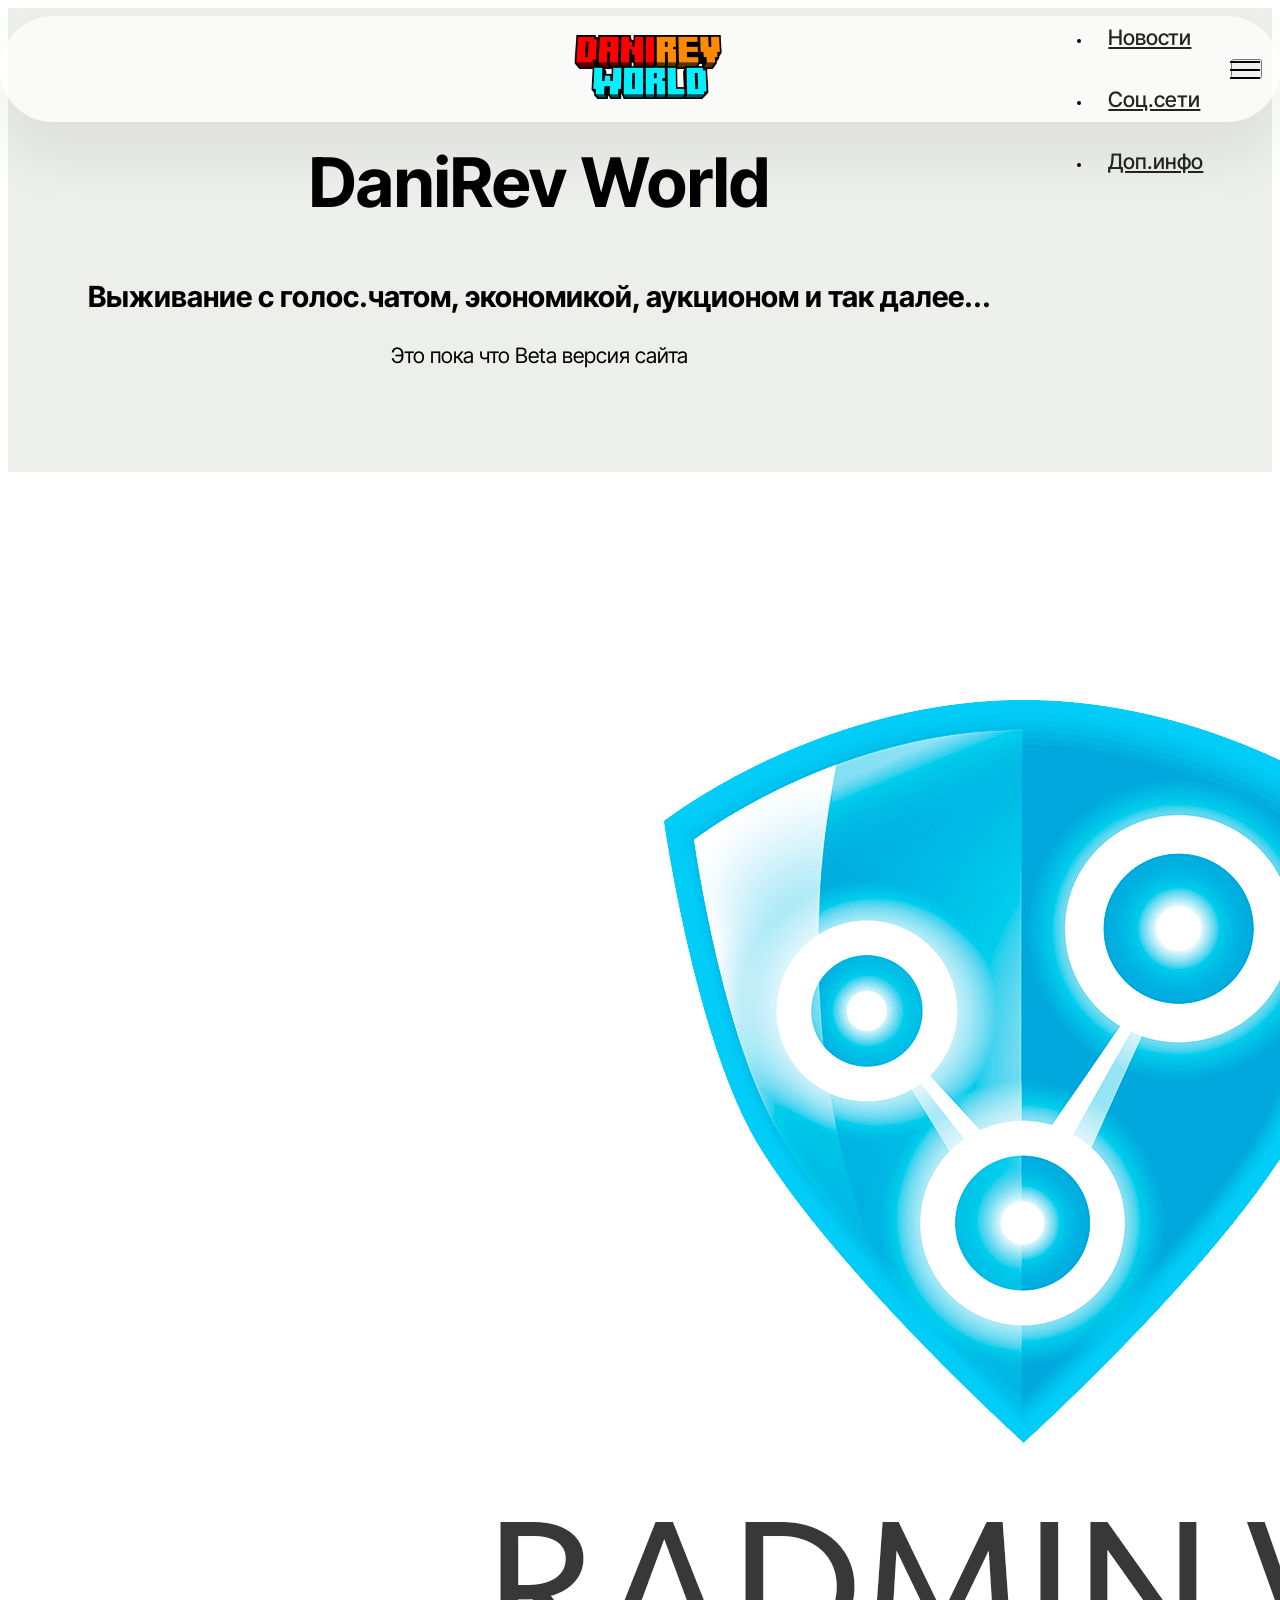
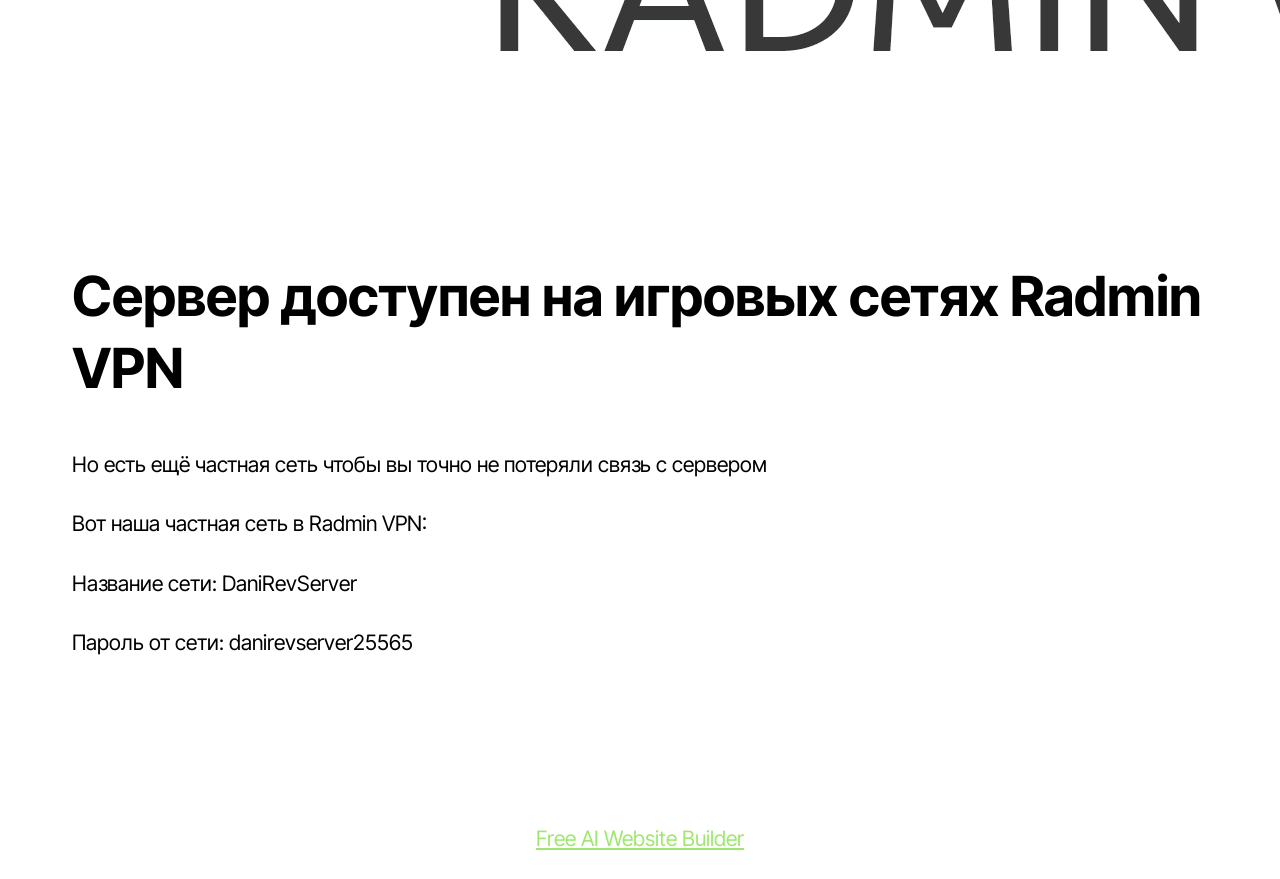
==== commit e5ebc743: "Add files via upload" ====
--- a/index.html
+++ b/index.html
@@ -18,7 +18,7 @@
   <link rel="stylesheet" href="assets/theme/css/style.css">
   <link rel="preload" href="https://fonts.googleapis.com/css?family=Inter+Tight:100,200,300,400,500,600,700,800,900,100i,200i,300i,400i,500i,600i,700i,800i,900i&display=swap" as="style" onload="this.onload=null;this.rel='stylesheet'">
   <noscript><link rel="stylesheet" href="https://fonts.googleapis.com/css?family=Inter+Tight:100,200,300,400,500,600,700,800,900,100i,200i,300i,400i,500i,600i,700i,800i,900i&display=swap"></noscript>
-  <link rel="preload" as="style" href="assets/mobirise/css/mbr-additional.css?v=AY6HmX"><link rel="stylesheet" href="assets/mobirise/css/mbr-additional.css?v=AY6HmX" type="text/css">
+  <link rel="preload" as="style" href="assets/mobirise/css/mbr-additional.css?v=bvD4Sa"><link rel="stylesheet" href="assets/mobirise/css/mbr-additional.css?v=bvD4Sa" type="text/css">
 
   
   
@@ -56,7 +56,7 @@
 					</li>
 					<li class="nav-item">
 						<a class="nav-link link text-black text-primary display-7" href="page2.html">Соц.сети</a>
-					</li><li class="nav-item"><a class="nav-link link text-black text-primary display-7" href="page2.html">Доп.инфо</a></li></ul>
+					</li><li class="nav-item"><a class="nav-link link text-black text-primary display-7" href="page3.html">Доп.инфо</a></li></ul>
 				
 				
 			</div>
@@ -102,7 +102,7 @@
 			</div>
 		</div>
 	</div>
-</section><section class="display-7" style="padding: 0;align-items: center;justify-content: center;flex-wrap: wrap;    align-content: center;display: flex;position: relative;height: 4rem;"><a href="https://mobiri.se/" style="flex: 1 1;height: 4rem;position: absolute;width: 100%;z-index: 1;"><img alt="" style="height: 4rem;" src="[data-uri]"></a><p style="margin: 0;text-align: center;" class="display-7">&#8204;</p><a style="z-index:1" href="https://mobirise.com/builder/ai-website-maker.html">Free AI Website Maker</a></section><script src="assets/bootstrap/js/bootstrap.bundle.min.js"></script>  <script src="assets/web/assets/cookies-alert-plugin/cookies-alert-core.js"></script>  <script src="assets/web/assets/cookies-alert-plugin/cookies-alert-script.js"></script>  <script src="assets/smoothscroll/smooth-scroll.js"></script>  <script src="assets/ytplayer/index.js"></script>  <script src="assets/dropdown/js/navbar-dropdown.js"></script>  <script src="assets/theme/js/script.js"></script>  
+</section><section class="display-7" style="padding: 0;align-items: center;justify-content: center;flex-wrap: wrap;    align-content: center;display: flex;position: relative;height: 4rem;"><a href="https://mobiri.se/" style="flex: 1 1;height: 4rem;position: absolute;width: 100%;z-index: 1;"><img alt="" style="height: 4rem;" src="[data-uri]"></a><p style="margin: 0;text-align: center;" class="display-7">&#8204;</p><a style="z-index:1" href="https://mobirise.com/builder/ai-website-builder.html">Free AI Website Builder</a></section><script src="assets/bootstrap/js/bootstrap.bundle.min.js"></script>  <script src="assets/web/assets/cookies-alert-plugin/cookies-alert-core.js"></script>  <script src="assets/web/assets/cookies-alert-plugin/cookies-alert-script.js"></script>  <script src="assets/smoothscroll/smooth-scroll.js"></script>  <script src="assets/ytplayer/index.js"></script>  <script src="assets/dropdown/js/navbar-dropdown.js"></script>  <script src="assets/theme/js/script.js"></script>  
   
   
 <input name="cookieData" type="hidden" data-cookie-cookiesAlertType='1' data-cookie-customDialogSelector='null' data-cookie-colorText='#424a4d' data-cookie-colorBg='rgb(255, 255, 255)' data-cookie-opacityOverlay='0' data-cookie-bgOpacity='100' data-cookie-textButton='ПРИНЯТЬ' data-cookie-rejectText='REJECT' data-cookie-colorButton='#9fe870' data-cookie-rejectColor='#ffffff' data-cookie-colorLink='#424a4d' data-cookie-underlineLink='true' data-cookie-text="Мы используем файлы cookie, чтобы предоставить вам наилучший опыт работы">
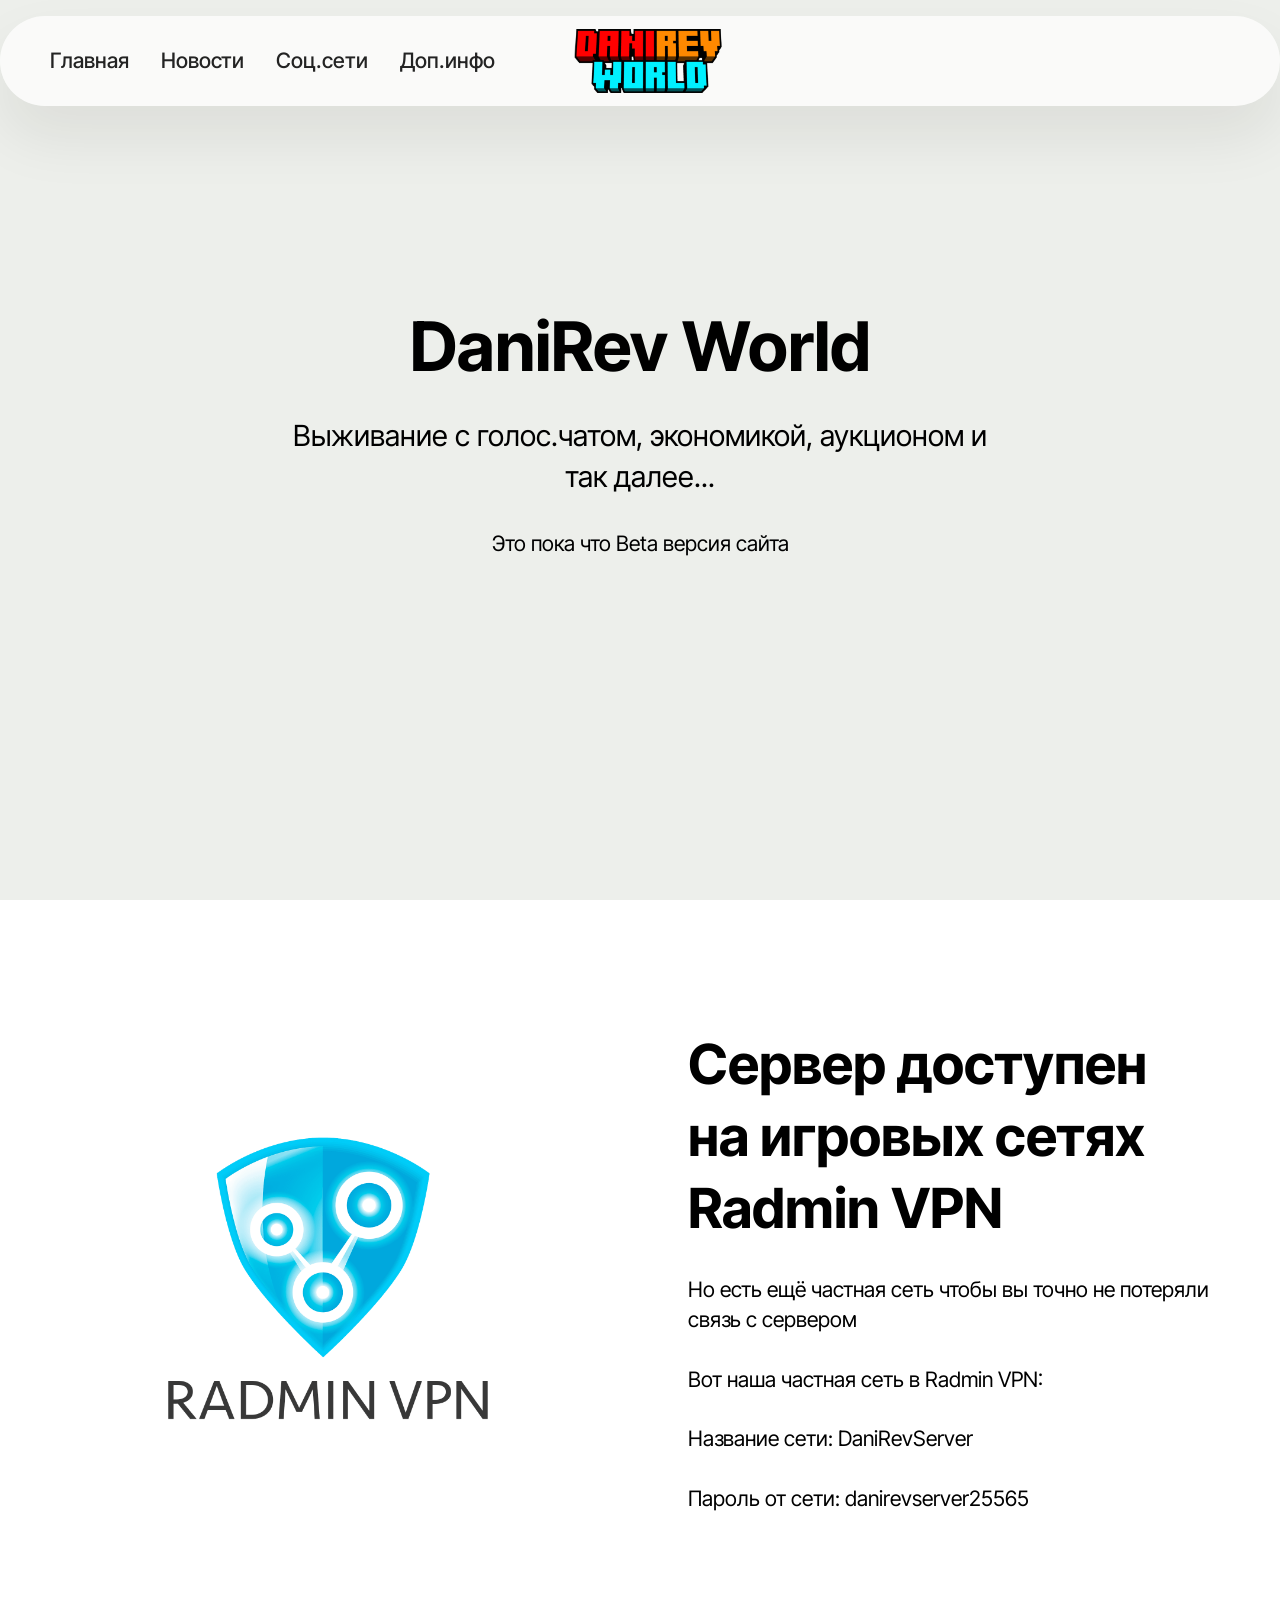
==== commit 30d66092: "Add files via upload" ====
--- a/index.html
+++ b/index.html
@@ -13,12 +13,13 @@
   <title>Главная</title>
   <link rel="stylesheet" href="assets/web/assets/mobirise-icons2/mobirise2.css">
   <link rel="stylesheet" href="assets/bootstrap/css/bootstrap.min.css">
+  <link rel="stylesheet" href="assets/parallax/jarallax.css">
   <link rel="stylesheet" href="assets/animatecss/animate.css">
   <link rel="stylesheet" href="assets/dropdown/css/style.css">
   <link rel="stylesheet" href="assets/theme/css/style.css">
   <link rel="preload" href="https://fonts.googleapis.com/css?family=Inter+Tight:100,200,300,400,500,600,700,800,900,100i,200i,300i,400i,500i,600i,700i,800i,900i&display=swap" as="style" onload="this.onload=null;this.rel='stylesheet'">
   <noscript><link rel="stylesheet" href="https://fonts.googleapis.com/css?family=Inter+Tight:100,200,300,400,500,600,700,800,900,100i,200i,300i,400i,500i,600i,700i,800i,900i&display=swap"></noscript>
-  <link rel="preload" as="style" href="assets/mobirise/css/mbr-additional.css?v=bvD4Sa"><link rel="stylesheet" href="assets/mobirise/css/mbr-additional.css?v=bvD4Sa" type="text/css">
+  <link rel="preload" as="style" href="assets/mobirise/css/mbr-additional.css?v=aHzg9j"><link rel="stylesheet" href="assets/mobirise/css/mbr-additional.css?v=aHzg9j" type="text/css">
 
   
   
@@ -64,7 +65,7 @@
 	</nav>
 </section>
 
-<section data-bs-version="5.1" class="header09 startm5 cid-vdjOQ3ASZz mbr-fullscreen" id="header09-6">	
+<section data-bs-version="5.1" class="header09 startm5 cid-vdjOQ3ASZz mbr-fullscreen mbr-parallax-background" id="header09-6">	
     
 	
 	
@@ -102,7 +103,7 @@
 			</div>
 		</div>
 	</div>
-</section><section class="display-7" style="padding: 0;align-items: center;justify-content: center;flex-wrap: wrap;    align-content: center;display: flex;position: relative;height: 4rem;"><a href="https://mobiri.se/" style="flex: 1 1;height: 4rem;position: absolute;width: 100%;z-index: 1;"><img alt="" style="height: 4rem;" src="[data-uri]"></a><p style="margin: 0;text-align: center;" class="display-7">&#8204;</p><a style="z-index:1" href="https://mobirise.com/builder/ai-website-builder.html">Free AI Website Builder</a></section><script src="assets/bootstrap/js/bootstrap.bundle.min.js"></script>  <script src="assets/web/assets/cookies-alert-plugin/cookies-alert-core.js"></script>  <script src="assets/web/assets/cookies-alert-plugin/cookies-alert-script.js"></script>  <script src="assets/smoothscroll/smooth-scroll.js"></script>  <script src="assets/ytplayer/index.js"></script>  <script src="assets/dropdown/js/navbar-dropdown.js"></script>  <script src="assets/theme/js/script.js"></script>  
+</section><section class="display-7" style="padding: 0;align-items: center;justify-content: center;flex-wrap: wrap;    align-content: center;display: flex;position: relative;height: 4rem;"><a href="" style="flex: 1 1;height: 4rem;position: absolute;width: 100%;z-index: 1;"><img alt="" style="height: 4rem;" src="[data-uri]"></a><p style="margin: 0;text-align: center;" class="display-7">&#8204;</p><a style="z-index:1" href="https://mobirise.com"></a></section><script src="assets/bootstrap/js/bootstrap.bundle.min.js"></script>  <script src="assets/parallax/jarallax.js"></script>  <script src="assets/web/assets/cookies-alert-plugin/cookies-alert-core.js"></script>  <script src="assets/web/assets/cookies-alert-plugin/cookies-alert-script.js"></script>  <script src="assets/smoothscroll/smooth-scroll.js"></script>  <script src="assets/ytplayer/index.js"></script>  <script src="assets/dropdown/js/navbar-dropdown.js"></script>  <script src="assets/theme/js/script.js"></script>  
   
   
 <input name="cookieData" type="hidden" data-cookie-cookiesAlertType='1' data-cookie-customDialogSelector='null' data-cookie-colorText='#424a4d' data-cookie-colorBg='rgb(255, 255, 255)' data-cookie-opacityOverlay='0' data-cookie-bgOpacity='100' data-cookie-textButton='ПРИНЯТЬ' data-cookie-rejectText='REJECT' data-cookie-colorButton='#9fe870' data-cookie-rejectColor='#ffffff' data-cookie-colorLink='#424a4d' data-cookie-underlineLink='true' data-cookie-text="Мы используем файлы cookie, чтобы предоставить вам наилучший опыт работы">
--- a/assets/theme/css/style.css
+++ b/assets/theme/css/style.css
@@ -0,0 +1,965 @@
+@charset "UTF-8";
+section {
+  background-color: #ffffff;
+}
+
+body {
+  font-style: normal;
+  line-height: 1.5;
+  font-weight: 400;
+  color: #232323;
+  position: relative;
+}
+
+button {
+  background-color: transparent;
+  border-color: transparent;
+}
+
+.embla__button,
+.carousel-control {
+  background-color: #edefea !important;
+  opacity: 0.8 !important;
+  color: #464845 !important;
+  border-color: #edefea !important;
+}
+
+.carousel .close,
+.modalWindow .close {
+  background-color: #edefea !important;
+  color: #464845 !important;
+  border-color: #edefea !important;
+  opacity: 0.8 !important;
+}
+
+.carousel .close:hover,
+.modalWindow .close:hover {
+  opacity: 1 !important;
+}
+
+.carousel-indicators li {
+  background-color: #edefea !important;
+  border: 2px solid #464845 !important;
+}
+
+.carousel-indicators li:hover,
+.carousel-indicators li:active {
+  opacity: 0.8 !important;
+}
+
+.embla__button:hover,
+.carousel-control:hover {
+  background-color: #edefea !important;
+  opacity: 1 !important;
+}
+
+.modalWindow-video-container {
+  height: 80%;
+}
+
+section,
+.container,
+.container-fluid {
+  position: relative;
+  word-wrap: break-word;
+}
+
+a.mbr-iconfont:hover {
+  text-decoration: none;
+}
+
+.article .lead p,
+.article .lead ul,
+.article .lead ol,
+.article .lead pre,
+.article .lead blockquote {
+  margin-bottom: 0;
+}
+
+a {
+  font-style: normal;
+  font-weight: 400;
+  cursor: pointer;
+}
+a, a:hover {
+  text-decoration: none;
+}
+
+.mbr-section-title {
+  font-style: normal;
+  line-height: 1.3;
+}
+
+.mbr-section-subtitle {
+  line-height: 1.3;
+}
+
+.mbr-text {
+  font-style: normal;
+  line-height: 1.7;
+}
+
+h1,
+h2,
+h3,
+h4,
+h5,
+h6,
+.display-1,
+.display-2,
+.display-4,
+.display-5,
+.display-7,
+span,
+p,
+a {
+  line-height: 1;
+  word-break: break-word;
+  word-wrap: break-word;
+  font-weight: 400;
+}
+
+b,
+strong {
+  font-weight: bold;
+}
+
+input:-webkit-autofill, input:-webkit-autofill:hover, input:-webkit-autofill:focus, input:-webkit-autofill:active {
+  transition-delay: 9999s;
+  -webkit-transition-property: background-color, color;
+  transition-property: background-color, color;
+}
+
+textarea[type=hidden] {
+  display: none;
+}
+
+section {
+  background-position: 50% 50%;
+  background-repeat: no-repeat;
+  background-size: cover;
+}
+section .mbr-background-video,
+section .mbr-background-video-preview {
+  position: absolute;
+  bottom: 0;
+  left: 0;
+  right: 0;
+  top: 0;
+}
+
+.hidden {
+  visibility: hidden;
+}
+
+.mbr-z-index20 {
+  z-index: 20;
+}
+
+/*! Base colors */
+.mbr-white {
+  color: #ffffff;
+}
+
+.mbr-black {
+  color: #111111;
+}
+
+.mbr-bg-white {
+  background-color: #ffffff;
+}
+
+.mbr-bg-black {
+  background-color: #000000;
+}
+
+/*! Text-aligns */
+.align-left {
+  text-align: left;
+}
+
+.align-center {
+  text-align: center;
+}
+
+.align-right {
+  text-align: right;
+}
+
+/*! Font-weight  */
+.mbr-light {
+  font-weight: 300;
+}
+
+.mbr-regular {
+  font-weight: 400;
+}
+
+.mbr-semibold {
+  font-weight: 500;
+}
+
+.mbr-bold {
+  font-weight: 700;
+}
+
+/*! Media  */
+.media-content {
+  flex-basis: 100%;
+}
+
+.media-container-row {
+  display: flex;
+  flex-direction: row;
+  flex-wrap: wrap;
+  justify-content: center;
+  align-content: center;
+  align-items: start;
+}
+.media-container-row .media-size-item {
+  width: 400px;
+}
+
+.media-container-column {
+  display: flex;
+  flex-direction: column;
+  flex-wrap: wrap;
+  justify-content: center;
+  align-content: center;
+  align-items: stretch;
+}
+.media-container-column > * {
+  width: 100%;
+}
+
+@media (min-width: 992px) {
+  .media-container-row {
+    flex-wrap: nowrap;
+  }
+}
+figure {
+  margin-bottom: 0;
+  overflow: hidden;
+}
+
+figure[mbr-media-size] {
+  transition: width 0.1s;
+}
+
+img,
+iframe {
+  display: block;
+  width: 100%;
+}
+
+.card {
+  background-color: transparent;
+  border: none;
+}
+
+.card-box {
+  width: 100%;
+}
+
+.card-img {
+  text-align: center;
+  flex-shrink: 0;
+  -webkit-flex-shrink: 0;
+}
+
+.media {
+  max-width: 100%;
+  margin: 0 auto;
+}
+
+.mbr-figure {
+  align-self: center;
+}
+
+.media-container > div {
+  max-width: 100%;
+}
+
+.mbr-figure img,
+.card-img img {
+  width: 100%;
+}
+
+@media (max-width: 991px) {
+  .media-size-item {
+    width: auto !important;
+  }
+  .media {
+    width: auto;
+  }
+  .mbr-figure {
+    width: 100% !important;
+  }
+}
+/*! Buttons */
+.mbr-section-btn {
+  margin-left: -0.6rem;
+  margin-right: -0.6rem;
+  font-size: 0;
+}
+
+.btn {
+  font-weight: 600;
+  border-width: 1px;
+  font-style: normal;
+  margin: 0.6rem 0.6rem;
+  white-space: normal;
+  transition: all 0.2s ease-in-out;
+  display: inline-flex;
+  align-items: center;
+  justify-content: center;
+  word-break: break-word;
+}
+
+.btn-sm {
+  font-weight: 600;
+  letter-spacing: 0px;
+  transition: all 0.3s ease-in-out;
+}
+
+.btn-md {
+  font-weight: 600;
+  letter-spacing: 0px;
+  transition: all 0.3s ease-in-out;
+}
+
+.btn-lg {
+  font-weight: 600;
+  letter-spacing: 0px;
+  transition: all 0.3s ease-in-out;
+}
+
+.btn-form {
+  margin: 0;
+}
+.btn-form:hover {
+  cursor: pointer;
+}
+
+nav .mbr-section-btn {
+  margin-left: 0rem;
+  margin-right: 0rem;
+}
+
+/*! Btn icon margin */
+.btn .mbr-iconfont,
+.btn.btn-sm .mbr-iconfont {
+  order: 1;
+  cursor: pointer;
+  margin-left: 0.5rem;
+  vertical-align: sub;
+}
+
+.btn.btn-md .mbr-iconfont,
+.btn.btn-md .mbr-iconfont {
+  margin-left: 0.8rem;
+}
+
+.mbr-regular {
+  font-weight: 400;
+}
+
+.mbr-semibold {
+  font-weight: 500;
+}
+
+.mbr-bold {
+  font-weight: 700;
+}
+
+[type=submit] {
+  -webkit-appearance: none;
+}
+
+/*! Full-screen */
+.mbr-fullscreen .mbr-overlay {
+  min-height: 100vh;
+}
+
+.mbr-fullscreen {
+  display: flex;
+  display: -moz-flex;
+  display: -ms-flex;
+  display: -o-flex;
+  align-items: center;
+  min-height: 100vh;
+  padding-top: 3rem;
+  padding-bottom: 3rem;
+}
+
+/*! Map */
+.map {
+  height: 25rem;
+  position: relative;
+}
+.map iframe {
+  width: 100%;
+  height: 100%;
+}
+
+/*! Scroll to top arrow */
+.mbr-arrow-up {
+  bottom: 25px;
+  right: 90px;
+  position: fixed;
+  text-align: right;
+  z-index: 5000;
+  color: #ffffff;
+  font-size: 22px;
+}
+
+.mbr-arrow-up a {
+  background: rgba(0, 0, 0, 0.2);
+  border-radius: 50%;
+  color: #fff;
+  display: inline-block;
+  height: 60px;
+  width: 60px;
+  border: 2px solid #fff;
+  outline-style: none !important;
+  position: relative;
+  text-decoration: none;
+  transition: all 0.3s ease-in-out;
+  cursor: pointer;
+  text-align: center;
+}
+.mbr-arrow-up a:hover {
+  background-color: rgba(0, 0, 0, 0.4);
+}
+.mbr-arrow-up a i {
+  line-height: 60px;
+}
+
+.mbr-arrow-up-icon {
+  display: block;
+  color: #fff;
+}
+
+.mbr-arrow-up-icon::before {
+  content: "›";
+  display: inline-block;
+  font-family: serif;
+  font-size: 22px;
+  line-height: 1;
+  font-style: normal;
+  position: relative;
+  top: 6px;
+  left: -4px;
+  transform: rotate(-90deg);
+}
+
+/*! Arrow Down */
+.mbr-arrow {
+  position: absolute;
+  bottom: 45px;
+  left: 50%;
+  width: 60px;
+  height: 60px;
+  cursor: pointer;
+  background-color: rgba(80, 80, 80, 0.5);
+  border-radius: 50%;
+  transform: translateX(-50%);
+}
+@media (max-width: 767px) {
+  .mbr-arrow {
+    display: none;
+  }
+}
+.mbr-arrow > a {
+  display: inline-block;
+  text-decoration: none;
+  outline-style: none;
+  animation: arrowdown 1.7s ease-in-out infinite;
+  color: #ffffff;
+}
+.mbr-arrow > a > i {
+  position: absolute;
+  top: -2px;
+  left: 15px;
+  font-size: 2rem;
+}
+
+#scrollToTop a i::before {
+  content: "";
+  position: absolute;
+  display: block;
+  border-bottom: 2.5px solid #fff;
+  border-left: 2.5px solid #fff;
+  width: 27.8%;
+  height: 27.8%;
+  left: 50%;
+  top: 51%;
+  transform: translateY(-30%) translateX(-50%) rotate(135deg);
+}
+
+@keyframes arrowdown {
+  0% {
+    transform: translateY(0px);
+  }
+  50% {
+    transform: translateY(-5px);
+  }
+  100% {
+    transform: translateY(0px);
+  }
+}
+@media (max-width: 500px) {
+  .mbr-arrow-up {
+    left: 0;
+    right: 0;
+    text-align: center;
+  }
+}
+/*Gradients animation*/
+@keyframes gradient-animation {
+  from {
+    background-position: 0% 100%;
+    animation-timing-function: ease-in-out;
+  }
+  to {
+    background-position: 100% 0%;
+    animation-timing-function: ease-in-out;
+  }
+}
+.bg-gradient {
+  background-size: 200% 200%;
+  animation: gradient-animation 5s infinite alternate;
+  -webkit-animation: gradient-animation 5s infinite alternate;
+}
+
+.menu .navbar-brand {
+  display: -webkit-flex;
+}
+.menu .navbar-brand span {
+  display: flex;
+  display: -webkit-flex;
+}
+.menu .navbar-brand .navbar-caption-wrap {
+  display: -webkit-flex;
+}
+.menu .navbar-brand .navbar-logo img {
+  display: -webkit-flex;
+  width: auto;
+}
+@media (min-width: 768px) and (max-width: 991px) {
+  .menu .navbar-toggleable-sm .navbar-nav {
+    display: -ms-flexbox;
+  }
+}
+@media (max-width: 991px) {
+  .menu .navbar-collapse {
+    max-height: 93.5vh;
+  }
+  .menu .navbar-collapse.show {
+    overflow: auto;
+  }
+}
+@media (min-width: 992px) {
+  .menu .navbar-nav.nav-dropdown {
+    display: -webkit-flex;
+  }
+  .menu .navbar-toggleable-sm .navbar-collapse {
+    display: -webkit-flex !important;
+  }
+  .menu .collapsed .navbar-collapse {
+    max-height: 93.5vh;
+  }
+  .menu .collapsed .navbar-collapse.show {
+    overflow: auto;
+  }
+}
+@media (max-width: 767px) {
+  .menu .navbar-collapse {
+    max-height: 80vh;
+  }
+}
+
+.nav-link .mbr-iconfont {
+  margin-right: 0.5rem;
+}
+
+.navbar {
+  display: -webkit-flex;
+  -webkit-flex-wrap: wrap;
+  -webkit-align-items: center;
+  -webkit-justify-content: space-between;
+}
+
+.navbar-collapse {
+  -webkit-flex-basis: 100%;
+  -webkit-flex-grow: 1;
+  -webkit-align-items: center;
+}
+
+.nav-dropdown .link {
+  padding: 0.667em 1.667em !important;
+  margin: 0 !important;
+}
+
+.nav {
+  display: -webkit-flex;
+  -webkit-flex-wrap: wrap;
+}
+
+.row {
+  display: -webkit-flex;
+  -webkit-flex-wrap: wrap;
+}
+
+.justify-content-center {
+  -webkit-justify-content: center;
+}
+
+.form-inline {
+  display: -webkit-flex;
+}
+
+.card-wrapper {
+  -webkit-flex: 1;
+}
+
+.carousel-control {
+  z-index: 10;
+  display: -webkit-flex;
+}
+
+.carousel-controls {
+  display: -webkit-flex;
+}
+
+.media {
+  display: -webkit-flex;
+}
+
+.form-group:focus {
+  outline: none;
+}
+
+.jq-selectbox__select {
+  padding: 7px 0;
+  position: relative;
+}
+
+.jq-selectbox__dropdown {
+  overflow: hidden;
+  border-radius: 10px;
+  position: absolute;
+  top: 100%;
+  left: 0 !important;
+  width: 100% !important;
+}
+
+.jq-selectbox__trigger-arrow {
+  right: 0;
+  transform: translateY(-50%);
+}
+
+.jq-selectbox li {
+  padding: 1.07em 0.5em;
+}
+
+input[type=range] {
+  padding-left: 0 !important;
+  padding-right: 0 !important;
+}
+
+.modal-dialog,
+.modal-content {
+  height: 100%;
+}
+
+.modal-dialog .carousel-inner {
+  height: calc(100vh - 1.75rem);
+}
+@media (max-width: 575px) {
+  .modal-dialog .carousel-inner {
+    height: calc(100vh - 1rem);
+  }
+}
+
+.carousel-item {
+  text-align: center;
+}
+
+.carousel-item img {
+  margin: auto;
+}
+
+.navbar-toggler {
+  align-self: flex-start;
+  padding: 0.25rem 0.75rem;
+  font-size: 1.25rem;
+  line-height: 1;
+  background: transparent;
+  border: 1px solid transparent;
+  border-radius: 0.25rem;
+}
+
+.navbar-toggler:focus,
+.navbar-toggler:hover {
+  text-decoration: none;
+  box-shadow: none;
+}
+
+.navbar-toggler-icon {
+  display: inline-block;
+  width: 1.5em;
+  height: 1.5em;
+  vertical-align: middle;
+  content: "";
+  background: no-repeat center center;
+  background-size: 100% 100%;
+}
+
+.navbar-toggler-left {
+  position: absolute;
+  left: 1rem;
+}
+
+.navbar-toggler-right {
+  position: absolute;
+  right: 1rem;
+}
+
+.card-img {
+  width: auto;
+}
+
+.menu .navbar.collapsed:not(.beta-menu) {
+  flex-direction: column;
+}
+
+.carousel-item.active,
+.carousel-item-next,
+.carousel-item-prev {
+  display: flex;
+}
+
+.note-air-layout .dropup .dropdown-menu,
+.note-air-layout .navbar-fixed-bottom .dropdown .dropdown-menu {
+  bottom: initial !important;
+}
+
+html,
+body {
+  height: auto;
+  min-height: 100vh;
+}
+
+.dropup .dropdown-toggle::after {
+  display: none;
+}
+
+.form-asterisk {
+  font-family: initial;
+  position: absolute;
+  top: -2px;
+  font-weight: normal;
+}
+
+.form-control-label {
+  position: relative;
+  cursor: pointer;
+  margin-bottom: 0.357em;
+  padding: 0;
+}
+
+.alert {
+  color: #ffffff;
+  border-radius: 0;
+  border: 0;
+  font-size: 1.1rem;
+  line-height: 1.5;
+  margin-bottom: 1.875rem;
+  padding: 1.25rem;
+  position: relative;
+  text-align: center;
+}
+.alert.alert-form::after {
+  background-color: inherit;
+  bottom: -7px;
+  content: "";
+  display: block;
+  height: 14px;
+  left: 50%;
+  margin-left: -7px;
+  position: absolute;
+  transform: rotate(45deg);
+  width: 14px;
+}
+
+.form-control {
+  background-color: #ffffff;
+  background-clip: border-box;
+  color: #232323;
+  line-height: 1rem !important;
+  height: auto;
+  padding: 1.2rem 2rem;
+  transition: border-color 0.25s ease 0s;
+  border: 1px solid transparent !important;
+  border-radius: 4px;
+  box-shadow: rgba(0, 0, 0, 0.07) 0px 1px 1px 0px, rgba(0, 0, 0, 0.07) 0px 1px 3px 0px, rgba(0, 0, 0, 0.03) 0px 0px 0px 1px;
+}
+.form-active .form-control:invalid {
+  border-color: red;
+}
+
+.row > * {
+  padding-right: 1rem;
+  padding-left: 1rem;
+}
+
+form .row {
+  margin-left: -0.6rem;
+  margin-right: -0.6rem;
+}
+form .row [class*=col] {
+  padding-left: 0.6rem;
+  padding-right: 0.6rem;
+}
+
+form .mbr-section-btn {
+  padding-left: 0.6rem;
+  padding-right: 0.6rem;
+}
+
+form .form-check-input {
+  margin-top: 0.5;
+}
+
+textarea.form-control {
+  line-height: 1.5rem !important;
+}
+
+.form-group {
+  margin-bottom: 1.2rem;
+}
+
+.form-control,
+form .btn {
+  min-height: 48px;
+}
+
+.gdpr-block label span.textGDPR input[name=gdpr] {
+  top: 7px;
+}
+
+.form-control:focus {
+  box-shadow: none;
+}
+
+:focus {
+  outline: none;
+}
+
+.mbr-overlay {
+  background-color: #000;
+  bottom: 0;
+  left: 0;
+  opacity: 0.5;
+  position: absolute;
+  right: 0;
+  top: 0;
+  z-index: 0;
+  pointer-events: none;
+}
+
+blockquote {
+  font-style: italic;
+  padding: 3rem;
+  font-size: 1.09rem;
+  position: relative;
+  border-left: 3px solid;
+}
+
+ul,
+ol,
+pre,
+blockquote {
+  margin-bottom: 2.3125rem;
+}
+
+.mt-4 {
+  margin-top: 2rem !important;
+}
+
+.mb-4 {
+  margin-bottom: 2rem !important;
+}
+
+.container,
+.container-fluid {
+  padding-left: 16px;
+  padding-right: 16px;
+}
+
+.row {
+  margin-left: -16px;
+  margin-right: -16px;
+}
+.row > [class*=col] {
+  padding-left: 16px;
+  padding-right: 16px;
+}
+
+@media (min-width: 992px) {
+  .container-fluid {
+    padding-left: 32px;
+    padding-right: 32px;
+  }
+}
+@media (max-width: 991px) {
+  .mbr-container {
+    padding-left: 16px;
+    padding-right: 16px;
+  }
+}
+.app-video-wrapper > img {
+  opacity: 1;
+}
+
+.app-video-wrapper {
+  background: transparent;
+}
+
+.item {
+  position: relative;
+}
+
+.dropdown-menu .dropdown-menu {
+  left: 100%;
+}
+
+.dropdown-item + .dropdown-menu {
+  display: none;
+}
+
+.dropdown-item:hover + .dropdown-menu,
+.dropdown-menu:hover {
+  display: block;
+}
+
+@media (min-aspect-ratio: 16/9) {
+  .mbr-video-foreground {
+    height: 300% !important;
+    top: -100% !important;
+  }
+}
+@media (max-aspect-ratio: 16/9) {
+  .mbr-video-foreground {
+    width: 300% !important;
+    left: -100% !important;
+  }
+}.engine {
+	position: absolute;
+	text-indent: -2400px;
+	text-align: center;
+	padding: 0;
+	top: 0;
+	left: -2400px;
+}
--- a/assets/mobirise/css/mbr-additional.css
+++ b/assets/mobirise/css/mbr-additional.css
@@ -2686,3 +2686,795 @@
 .cid-vdjHGzf4kq .content-head {
   max-width: 800px;
 }
+.cid-vdn0wdDOqg {
+  z-index: 1000;
+  width: 100%;
+}
+.cid-vdn0wdDOqg .dropdown-item:before {
+  font-family: Moririse2 !important;
+  content: "\e966";
+  display: inline-block;
+  width: 0;
+  position: absolute;
+  left: 1rem;
+  top: 0.5rem;
+  margin-right: 0.5rem;
+  line-height: 1;
+  font-size: inherit;
+  vertical-align: middle;
+  text-align: center;
+  overflow: hidden;
+  transform: scale(0, 1);
+  transition: all 0.25s ease-in-out;
+}
+@media (max-width: 767px) {
+  .cid-vdn0wdDOqg .navbar-toggler {
+    transform: scale(0.8);
+  }
+}
+.cid-vdn0wdDOqg .navbar-nav {
+  margin: auto;
+  margin-left: 0;
+}
+@media (min-width: 992px) {
+  .cid-vdn0wdDOqg .navbar-nav {
+    max-width: 45%;
+  }
+}
+.cid-vdn0wdDOqg .navbar-nav .nav-item {
+  padding: 0 !important;
+  transition: .3s all !important;
+}
+.cid-vdn0wdDOqg .navbar-nav .nav-item .nav-link {
+  padding: 16px !important;
+  margin: 0 !important;
+  border-radius: 1rem !important;
+  transition: .3s all !important;
+}
+.cid-vdn0wdDOqg .navbar-nav .nav-item .nav-link:hover {
+  background-color: rgba(27, 31, 10, 0.06);
+}
+.cid-vdn0wdDOqg .navbar-nav .open .nav-link::after {
+  transform: rotate(180deg);
+}
+@media (min-width: 992px) {
+  .cid-vdn0wdDOqg .navbar-nav .open .nav-link::before {
+    content: "";
+    width: 100%;
+    height: 20px;
+    top: 100%;
+    background: transparent;
+    position: absolute;
+  }
+}
+.cid-vdn0wdDOqg .navbar-nav .dropdown-item {
+  padding: 12px !important;
+  border-radius: 0.5rem !important;
+  margin: 0 8px !important;
+  transition: .3s all !important;
+}
+.cid-vdn0wdDOqg .navbar-nav .dropdown-item:hover {
+  background-color: rgba(27, 31, 10, 0.06);
+}
+@media (min-width: 992px) {
+  .cid-vdn0wdDOqg .navbar-nav {
+    padding-left: 1.5rem;
+  }
+}
+.cid-vdn0wdDOqg .navbar-logo {
+  padding-left: 1rem;
+  margin: 0 !important;
+}
+@media (min-width: 992px) {
+  .cid-vdn0wdDOqg .navbar-logo {
+    position: absolute;
+    left: 50%;
+    top: 50%;
+    transform: translate(-50%, -50%);
+  }
+}
+@media (max-width: 767px) {
+  .cid-vdn0wdDOqg .navbar-logo {
+    padding-left: 1rem;
+  }
+}
+.cid-vdn0wdDOqg .navbar-brand {
+  flex-shrink: 0;
+  align-items: center;
+  margin-right: 0;
+  padding: 10px 0;
+  transition: all 0.3s;
+  word-break: break-word;
+  z-index: 1;
+}
+.cid-vdn0wdDOqg .navbar-brand img {
+  max-width: 100%;
+  max-height: 100%;
+  border-radius: 0px !important;
+}
+.cid-vdn0wdDOqg .navbar-brand .navbar-caption {
+  line-height: inherit !important;
+}
+.cid-vdn0wdDOqg .navbar-brand .navbar-logo a {
+  outline: none;
+}
+.cid-vdn0wdDOqg .nav-link {
+  width: fit-content;
+  position: relative;
+}
+.cid-vdn0wdDOqg .navbar-caption {
+  padding-left: 2rem;
+  padding-right: .5rem;
+}
+@media (max-width: 767px) {
+  .cid-vdn0wdDOqg .navbar-caption {
+    padding-left: 1rem;
+  }
+}
+@media (max-width: 767px) {
+  .cid-vdn0wdDOqg .nav-dropdown {
+    padding-bottom: 0.5rem;
+  }
+}
+.cid-vdn0wdDOqg .nav-dropdown .link.dropdown-toggle::after {
+  margin-left: 0.5rem;
+  margin-top: 0.2rem;
+  transition: .3s all;
+}
+.cid-vdn0wdDOqg .container {
+  display: flex;
+  height: 90px;
+  position: relative;
+  padding: 0.5rem 0.6rem;
+  flex-wrap: nowrap;
+  background: rgba(255, 255, 255, 0.7) !important;
+  left: 0;
+  right: 0;
+  -webkit-box-pack: justify;
+  -ms-flex-pack: justify;
+  justify-content: flex-end;
+  -webkit-box-align: center;
+  -webkit-align-items: center;
+  -ms-flex-align: center;
+  align-items: center;
+  border-radius: 100vw;
+  margin-top: 1rem;
+  background-color: #ffffff;
+  box-shadow: 0 30px 60px 0 rgba(27, 31, 10, 0.08);
+}
+@media (max-width: 992px) {
+  .cid-vdn0wdDOqg .container {
+    padding-right: 2rem;
+  }
+}
+@media (max-width: 767px) {
+  .cid-vdn0wdDOqg .container {
+    width: 95%;
+    height: 56px !important;
+    padding-right: 1rem;
+    margin-top: 0rem;
+  }
+}
+.cid-vdn0wdDOqg .iconfont-wrapper {
+  color: #000000 !important;
+  font-size: 1.5rem;
+  padding-right: 0.5rem;
+}
+.cid-vdn0wdDOqg .dropdown-menu {
+  flex-wrap: wrap;
+  flex-direction: column;
+  max-width: 100%;
+  padding: 12px 4px !important;
+  border-radius: 1.5rem;
+  transition: .3s all !important;
+  min-width: auto;
+  background: #ffffff;
+  background: rgba(255, 255, 255, 0.7) !important;
+}
+.cid-vdn0wdDOqg .nav-item:focus,
+.cid-vdn0wdDOqg .nav-link:focus {
+  outline: none;
+}
+.cid-vdn0wdDOqg .dropdown .dropdown-menu .dropdown-item {
+  width: auto;
+  transition: all 0.25s ease-in-out;
+}
+.cid-vdn0wdDOqg .dropdown .dropdown-menu .dropdown-item::after {
+  right: 0.5rem;
+}
+.cid-vdn0wdDOqg .dropdown .dropdown-menu .dropdown-item .mbr-iconfont {
+  margin-right: 0.5rem;
+  vertical-align: sub;
+}
+.cid-vdn0wdDOqg .dropdown .dropdown-menu .dropdown-item .mbr-iconfont:before {
+  display: inline-block;
+  transform: scale(1, 1);
+  transition: all 0.25s ease-in-out;
+}
+.cid-vdn0wdDOqg .collapsed .dropdown-menu .dropdown-item:before {
+  display: none;
+}
+.cid-vdn0wdDOqg .collapsed .dropdown .dropdown-menu .dropdown-item {
+  padding: 0.235em 1.5em 0.235em 1.5em !important;
+  transition: none;
+  margin: 0 !important;
+}
+.cid-vdn0wdDOqg .navbar {
+  min-height: 90px;
+  transition: all 0.3s;
+  border-bottom: 1px solid transparent;
+  background: transparent !important;
+  padding: 0 !important;
+  border: none !important;
+  box-shadow: none !important;
+  border-radius: 0 !important;
+}
+.cid-vdn0wdDOqg .navbar.opened {
+  transition: all 0.3s;
+}
+.cid-vdn0wdDOqg .navbar .dropdown-item {
+  padding: 0.5rem 1.8rem;
+}
+.cid-vdn0wdDOqg .navbar .navbar-logo img {
+  width: auto;
+}
+.cid-vdn0wdDOqg .navbar .navbar-collapse {
+  justify-content: flex-end;
+}
+.cid-vdn0wdDOqg .navbar.collapsed {
+  justify-content: center;
+}
+.cid-vdn0wdDOqg .navbar.collapsed .nav-item .nav-link::before {
+  display: none;
+}
+.cid-vdn0wdDOqg .navbar.collapsed.opened .dropdown-menu {
+  top: 0;
+}
+@media (min-width: 992px) {
+  .cid-vdn0wdDOqg .navbar.collapsed.opened:not(.navbar-short) .navbar-collapse {
+    max-height: calc(98.5vh - 4rem);
+  }
+}
+.cid-vdn0wdDOqg .navbar.collapsed .dropdown-menu .dropdown-submenu {
+  left: 0 !important;
+}
+.cid-vdn0wdDOqg .navbar.collapsed .dropdown-menu .dropdown-item:after {
+  right: auto;
+}
+.cid-vdn0wdDOqg .navbar.collapsed .dropdown-menu .dropdown-toggle[data-toggle="dropdown-submenu"]:after {
+  margin-left: 0.5rem;
+  margin-top: 0.2rem;
+  border-top: 0.35em solid;
+  border-right: 0.35em solid transparent;
+  border-left: 0.35em solid transparent;
+  border-bottom: 0;
+  top: 41%;
+}
+.cid-vdn0wdDOqg .navbar.collapsed ul.navbar-nav li {
+  margin: auto;
+}
+.cid-vdn0wdDOqg .navbar.collapsed .dropdown-menu .dropdown-item {
+  padding: 0.25rem 1.5rem;
+  text-align: center;
+}
+.cid-vdn0wdDOqg .navbar.collapsed .icons-menu {
+  padding-left: 0;
+  padding-right: 0;
+  padding-top: 0.5rem;
+  padding-bottom: 0.5rem;
+}
+@media (max-width: 767px) {
+  .cid-vdn0wdDOqg .navbar {
+    min-height: 72px;
+  }
+  .cid-vdn0wdDOqg .navbar .navbar-logo img {
+    height: 2rem !important;
+  }
+}
+@media (max-width: 991px) {
+  .cid-vdn0wdDOqg .navbar .nav-item .nav-link::before {
+    display: none;
+  }
+  .cid-vdn0wdDOqg .navbar.opened .dropdown-menu {
+    top: 0;
+  }
+  .cid-vdn0wdDOqg .navbar .dropdown-menu .dropdown-submenu {
+    left: 0 !important;
+  }
+  .cid-vdn0wdDOqg .navbar .dropdown-menu .dropdown-item:after {
+    right: auto;
+  }
+  .cid-vdn0wdDOqg .navbar .dropdown-menu .dropdown-toggle[data-toggle="dropdown-submenu"]:after {
+    margin-left: 0.5rem;
+    margin-top: 0.2rem;
+    border-top: 0.35em solid;
+    border-right: 0.35em solid transparent;
+    border-left: 0.35em solid transparent;
+    border-bottom: 0;
+    top: 40%;
+  }
+  .cid-vdn0wdDOqg .navbar .dropdown-menu .dropdown-item {
+    padding: 0.25rem 1.5rem !important;
+    text-align: center;
+  }
+  .cid-vdn0wdDOqg .navbar .navbar-brand {
+    flex-shrink: initial;
+    flex-basis: auto;
+    word-break: break-word;
+    padding-right: 10px;
+  }
+  .cid-vdn0wdDOqg .navbar .navbar-toggler {
+    flex-basis: auto;
+  }
+  .cid-vdn0wdDOqg .navbar .icons-menu {
+    padding-left: 0;
+    padding-top: 0.5rem;
+    padding-bottom: 0.5rem;
+  }
+}
+.cid-vdn0wdDOqg .navbar.navbar-short .navbar-logo img {
+  height: 2rem;
+}
+.cid-vdn0wdDOqg .dropdown-item.active,
+.cid-vdn0wdDOqg .dropdown-item:active {
+  background-color: transparent;
+}
+.cid-vdn0wdDOqg .navbar-expand-lg .navbar-nav .nav-link {
+  padding: 0;
+}
+.cid-vdn0wdDOqg .nav-dropdown .link.dropdown-toggle {
+  margin-right: 1.667em;
+}
+.cid-vdn0wdDOqg .nav-dropdown .link.dropdown-toggle[aria-expanded="true"] {
+  margin-right: 0;
+  padding: 0.667em 1.667em;
+}
+.cid-vdn0wdDOqg .navbar.navbar-expand-lg .dropdown .dropdown-menu {
+  background: #ffffff;
+}
+.cid-vdn0wdDOqg .navbar.navbar-expand-lg .dropdown .dropdown-menu .dropdown-submenu {
+  margin: 0;
+  left: 105%;
+  transform: none;
+  top: -12px;
+}
+.cid-vdn0wdDOqg .navbar .dropdown.open > .dropdown-menu {
+  display: flex;
+}
+.cid-vdn0wdDOqg ul.navbar-nav {
+  flex-wrap: wrap;
+}
+.cid-vdn0wdDOqg .navbar-buttons {
+  text-align: center;
+  min-width: 140px;
+}
+@media (max-width: 992px) {
+  .cid-vdn0wdDOqg .navbar-buttons {
+    text-align: left;
+  }
+}
+.cid-vdn0wdDOqg button.navbar-toggler {
+  outline: none;
+  width: 31px;
+  height: 20px;
+  cursor: pointer;
+  transition: all 0.2s;
+  position: relative;
+  align-self: center;
+}
+.cid-vdn0wdDOqg button.navbar-toggler .hamburger span {
+  position: absolute;
+  right: 0;
+  width: 30px;
+  height: 2px;
+  border-right: 5px;
+  background-color: #000000;
+}
+.cid-vdn0wdDOqg button.navbar-toggler .hamburger span:nth-child(1) {
+  top: 0;
+  transition: all 0.2s;
+}
+.cid-vdn0wdDOqg button.navbar-toggler .hamburger span:nth-child(2) {
+  top: 8px;
+  transition: all 0.15s;
+}
+.cid-vdn0wdDOqg button.navbar-toggler .hamburger span:nth-child(3) {
+  top: 8px;
+  transition: all 0.15s;
+}
+.cid-vdn0wdDOqg button.navbar-toggler .hamburger span:nth-child(4) {
+  top: 16px;
+  transition: all 0.2s;
+}
+.cid-vdn0wdDOqg nav.opened .hamburger span:nth-child(1) {
+  top: 8px;
+  width: 0;
+  opacity: 0;
+  right: 50%;
+  transition: all 0.2s;
+}
+.cid-vdn0wdDOqg nav.opened .hamburger span:nth-child(2) {
+  transform: rotate(45deg);
+  transition: all 0.25s;
+}
+.cid-vdn0wdDOqg nav.opened .hamburger span:nth-child(3) {
+  transform: rotate(-45deg);
+  transition: all 0.25s;
+}
+.cid-vdn0wdDOqg nav.opened .hamburger span:nth-child(4) {
+  top: 8px;
+  width: 0;
+  opacity: 0;
+  right: 50%;
+  transition: all 0.2s;
+}
+.cid-vdn0wdDOqg .navbar-dropdown {
+  padding: 0 1rem;
+}
+.cid-vdn0wdDOqg a.nav-link {
+  display: flex;
+  align-items: center;
+  justify-content: center;
+}
+.cid-vdn0wdDOqg .icons-menu {
+  flex-wrap: nowrap;
+  display: flex;
+  justify-content: center;
+  padding-left: 1rem;
+  padding-right: 1rem;
+  padding-top: 0.3rem;
+  text-align: center;
+}
+@media (max-width: 992px) {
+  .cid-vdn0wdDOqg .icons-menu {
+    justify-content: flex-start;
+    margin-bottom: .5rem;
+  }
+}
+@media screen and (-ms-high-contrast: active), (-ms-high-contrast: none) {
+  .cid-vdn0wdDOqg .navbar {
+    height: 70px;
+  }
+  .cid-vdn0wdDOqg .navbar.opened {
+    height: auto;
+  }
+  .cid-vdn0wdDOqg .nav-item .nav-link:hover::before {
+    width: 175%;
+    max-width: calc(100% + 2rem);
+    left: -1rem;
+  }
+}
+.cid-vdn0wdDOqg .navbar .dropdown > .dropdown-menu {
+  display: none;
+  width: max-content;
+  max-width: 500px !important;
+  transform: translateX(-50%);
+  top: calc(100% + 20px);
+  left: 50%;
+}
+.cid-vdn0wdDOqg .navbar .dropdown > .dropdown-menu .dropdown-item {
+  line-height: 1 !important;
+}
+.cid-vdn0wdDOqg .navbar .dropdown > .dropdown-menu .dropdown .dropdown-item {
+  align-items: center;
+  display: flex;
+  height: max-content !important;
+  min-height: max-content !important;
+}
+.cid-vdn0wdDOqg .navbar .dropdown > .dropdown-menu .dropdown .dropdown-item::after {
+  display: inline-block;
+  position: static;
+  margin-left: 0.5rem;
+  margin-top: 0;
+  margin-right: 0;
+  margin-bottom: 0;
+  transition: .3s all;
+  transform: rotate(-90deg);
+}
+.cid-vdn0wdDOqg .navbar .dropdown > .dropdown-menu .dropdown.open .dropdown-item::after {
+  transform: rotate(0deg);
+}
+.cid-vdn0wdDOqg .mbr-section-btn {
+  margin: -0.6rem -0.6rem;
+}
+.cid-vdn0wdDOqg .navbar-toggler {
+  margin-left: 12px;
+  margin-right: 8px;
+  order: 1000;
+}
+@media (max-width: 991px) {
+  .cid-vdn0wdDOqg .navbar-brand {
+    margin-right: auto;
+  }
+  .cid-vdn0wdDOqg .navbar-collapse {
+    z-index: -1 !important;
+    position: absolute;
+    top: 110%;
+    left: 0;
+    width: 100%;
+    padding: 1rem;
+    border-radius: 1.5rem;
+    background: #ffffff;
+    opacity: 1;
+    border-color: rgba(255, 255, 255, 0.7) !important;
+    background: rgba(255, 255, 255, 0.7) !important;
+    backdrop-filter: blur(8px);
+  }
+  .cid-vdn0wdDOqg .navbar-nav .nav-item .nav-link::after {
+    margin-left: 10px;
+  }
+  .cid-vdn0wdDOqg .navbar-nav .dropdown-item:hover {
+    background-color: rgba(27, 31, 10, 0.06);
+  }
+  .cid-vdn0wdDOqg .navbar .dropdown > .dropdown-menu {
+    max-width: 100% !important;
+    transform: translateX(0);
+    top: 10px;
+    left: 0;
+    padding: 8px !important;
+    border-radius: 1rem;
+    background-color: rgba(27, 31, 10, 0.04) !important;
+  }
+  .cid-vdn0wdDOqg .navbar .dropdown > .dropdown-menu .dropdown-item {
+    padding: 8px !important;
+    line-height: 1 !important;
+    margin-bottom: 4px !important;
+  }
+  .cid-vdn0wdDOqg .navbar .dropdown > .dropdown-menu .dropdown .dropdown-item {
+    align-items: center;
+    display: flex;
+    height: max-content !important;
+    min-height: max-content !important;
+  }
+  .cid-vdn0wdDOqg .navbar .dropdown > .dropdown-menu .dropdown .dropdown-item::after {
+    display: inline-block;
+    position: static;
+    margin-left: 0.5rem;
+    margin-top: 0;
+    margin-right: 0;
+    margin-bottom: 0;
+    transition: .3s all;
+    transform: rotate(0deg);
+  }
+  .cid-vdn0wdDOqg .navbar .dropdown > .dropdown-menu .dropdown.open .dropdown-item::after {
+    transform: rotate(180deg);
+  }
+  .cid-vdn0wdDOqg .navbar .dropdown > .dropdown-menu .dropdown-submenu {
+    position: static;
+    width: 100%;
+    max-width: 100% !important;
+    transform: translateX(0) !important;
+    top: 0;
+    left: 0;
+    padding: 8px !important;
+    border-radius: 1rem;
+    background-color: rgba(27, 31, 10, 0.04) !important;
+  }
+  .cid-vdn0wdDOqg .navbar .dropdown.open > .dropdown-menu {
+    display: flex !important;
+    flex-direction: column;
+    align-items: flex-start;
+  }
+}
+@media (max-width: 575px) {
+  .cid-vdn0wdDOqg .navbar-collapse {
+    padding: 1rem;
+  }
+}
+.cid-vdn0DZpLIe {
+  padding-top: 9rem;
+  padding-bottom: 5rem;
+  background-color: #edefeb;
+}
+.cid-vdn0DZpLIe .mbr-fallback-image.disabled {
+  display: none;
+}
+.cid-vdn0DZpLIe .mbr-fallback-image {
+  display: block;
+  background-size: cover;
+  background-position: center center;
+  width: 100%;
+  height: 100%;
+  position: absolute;
+  top: 0;
+}
+.cid-vdn0DZpLIe .card-wrapper {
+  background: #ffffff;
+}
+@media (max-width: 767px) {
+  .cid-vdn0DZpLIe .card-wrapper {
+    padding: 2rem 1.5rem;
+  }
+}
+@media (min-width: 768px) and (max-width: 991px) {
+  .cid-vdn0DZpLIe .card-wrapper {
+    padding: 2.25rem;
+  }
+}
+@media (min-width: 992px) {
+  .cid-vdn0DZpLIe .card-wrapper {
+    padding: 4rem;
+  }
+}
+.cid-vdn0DZpLIe .mbr-text,
+.cid-vdn0DZpLIe .mbr-section-btn {
+  color: #000000;
+  text-align: left;
+}
+.cid-vdn0DZpLIe .card-title,
+.cid-vdn0DZpLIe .card-box {
+  text-align: left;
+  color: #000000;
+}
+.cid-vdn0DZpLIe .mbr-section-subtitle {
+  text-align: left;
+}
+.cid-vdn0DZpLIe .mbr-text {
+  text-align: left;
+  color: #000000;
+}
+.cid-vdn0DZpLIe .mbr-card-title {
+  text-align: left;
+}
+.cid-vdn41p10yl {
+  padding-top: 0rem;
+  padding-bottom: 5rem;
+  background-color: #edefeb;
+}
+.cid-vdn41p10yl .mbr-fallback-image.disabled {
+  display: none;
+}
+.cid-vdn41p10yl .mbr-fallback-image {
+  display: block;
+  background-size: cover;
+  background-position: center center;
+  width: 100%;
+  height: 100%;
+  position: absolute;
+  top: 0;
+}
+.cid-vdn41p10yl .card-wrapper {
+  background: #ffffff;
+}
+@media (max-width: 767px) {
+  .cid-vdn41p10yl .card-wrapper {
+    padding: 2rem 1.5rem;
+  }
+}
+@media (min-width: 768px) and (max-width: 991px) {
+  .cid-vdn41p10yl .card-wrapper {
+    padding: 2.25rem;
+  }
+}
+@media (min-width: 992px) {
+  .cid-vdn41p10yl .card-wrapper {
+    padding: 4rem;
+  }
+}
+.cid-vdn41p10yl .mbr-text,
+.cid-vdn41p10yl .mbr-section-btn {
+  color: #000000;
+  text-align: left;
+}
+.cid-vdn41p10yl .card-title,
+.cid-vdn41p10yl .card-box {
+  text-align: left;
+  color: #000000;
+}
+.cid-vdn41p10yl .mbr-section-subtitle {
+  text-align: left;
+}
+.cid-vdn41p10yl .mbr-text {
+  text-align: left;
+}
+.cid-vdn41p10yl .mbr-card-title {
+  text-align: left;
+}
+.cid-vdn6q7MfcP {
+  padding-top: 0rem;
+  padding-bottom: 5rem;
+  background-color: #edefeb;
+}
+.cid-vdn6q7MfcP .mbr-fallback-image.disabled {
+  display: none;
+}
+.cid-vdn6q7MfcP .mbr-fallback-image {
+  display: block;
+  background-size: cover;
+  background-position: center center;
+  width: 100%;
+  height: 100%;
+  position: absolute;
+  top: 0;
+}
+.cid-vdn6q7MfcP .card-wrapper {
+  background: #ffffff;
+}
+@media (max-width: 767px) {
+  .cid-vdn6q7MfcP .card-wrapper {
+    padding: 2rem 1.5rem;
+  }
+}
+@media (min-width: 768px) and (max-width: 991px) {
+  .cid-vdn6q7MfcP .card-wrapper {
+    padding: 2.25rem;
+  }
+}
+@media (min-width: 992px) {
+  .cid-vdn6q7MfcP .card-wrapper {
+    padding: 4rem;
+  }
+}
+.cid-vdn6q7MfcP .mbr-text,
+.cid-vdn6q7MfcP .mbr-section-btn {
+  color: #000000;
+  text-align: left;
+}
+.cid-vdn6q7MfcP .card-title,
+.cid-vdn6q7MfcP .card-box {
+  text-align: left;
+  color: #000000;
+}
+.cid-vdn6q7MfcP .mbr-section-subtitle {
+  text-align: left;
+}
+.cid-vdn6q7MfcP .mbr-text {
+  text-align: left;
+}
+.cid-vdn6q7MfcP .mbr-card-title {
+  text-align: left;
+}
+.cid-vdn8MNz4mX {
+  padding-top: 0rem;
+  padding-bottom: 5rem;
+  background-color: #edefeb;
+}
+.cid-vdn8MNz4mX .mbr-fallback-image.disabled {
+  display: none;
+}
+.cid-vdn8MNz4mX .mbr-fallback-image {
+  display: block;
+  background-size: cover;
+  background-position: center center;
+  width: 100%;
+  height: 100%;
+  position: absolute;
+  top: 0;
+}
+.cid-vdn8MNz4mX .card-wrapper {
+  background: #ffffff;
+}
+@media (max-width: 767px) {
+  .cid-vdn8MNz4mX .card-wrapper {
+    padding: 2rem 1.5rem;
+  }
+}
+@media (min-width: 768px) and (max-width: 991px) {
+  .cid-vdn8MNz4mX .card-wrapper {
+    padding: 2.25rem;
+  }
+}
+@media (min-width: 992px) {
+  .cid-vdn8MNz4mX .card-wrapper {
+    padding: 4rem;
+  }
+}
+.cid-vdn8MNz4mX .mbr-text,
+.cid-vdn8MNz4mX .mbr-section-btn {
+  color: #000000;
+  text-align: left;
+}
+.cid-vdn8MNz4mX .card-title,
+.cid-vdn8MNz4mX .card-box {
+  text-align: left;
+  color: #000000;
+}
+.cid-vdn8MNz4mX .mbr-section-subtitle {
+  text-align: left;
+}
+.cid-vdn8MNz4mX .mbr-text {
+  text-align: left;
+}
+.cid-vdn8MNz4mX .mbr-card-title {
+  text-align: left;
+}
--- a/assets/mobirise/css/mbr-additional.css
+++ b/assets/mobirise/css/mbr-additional.css
@@ -2686,3 +2686,795 @@
 .cid-vdjHGzf4kq .content-head {
   max-width: 800px;
 }
+.cid-vdn0wdDOqg {
+  z-index: 1000;
+  width: 100%;
+}
+.cid-vdn0wdDOqg .dropdown-item:before {
+  font-family: Moririse2 !important;
+  content: "\e966";
+  display: inline-block;
+  width: 0;
+  position: absolute;
+  left: 1rem;
+  top: 0.5rem;
+  margin-right: 0.5rem;
+  line-height: 1;
+  font-size: inherit;
+  vertical-align: middle;
+  text-align: center;
+  overflow: hidden;
+  transform: scale(0, 1);
+  transition: all 0.25s ease-in-out;
+}
+@media (max-width: 767px) {
+  .cid-vdn0wdDOqg .navbar-toggler {
+    transform: scale(0.8);
+  }
+}
+.cid-vdn0wdDOqg .navbar-nav {
+  margin: auto;
+  margin-left: 0;
+}
+@media (min-width: 992px) {
+  .cid-vdn0wdDOqg .navbar-nav {
+    max-width: 45%;
+  }
+}
+.cid-vdn0wdDOqg .navbar-nav .nav-item {
+  padding: 0 !important;
+  transition: .3s all !important;
+}
+.cid-vdn0wdDOqg .navbar-nav .nav-item .nav-link {
+  padding: 16px !important;
+  margin: 0 !important;
+  border-radius: 1rem !important;
+  transition: .3s all !important;
+}
+.cid-vdn0wdDOqg .navbar-nav .nav-item .nav-link:hover {
+  background-color: rgba(27, 31, 10, 0.06);
+}
+.cid-vdn0wdDOqg .navbar-nav .open .nav-link::after {
+  transform: rotate(180deg);
+}
+@media (min-width: 992px) {
+  .cid-vdn0wdDOqg .navbar-nav .open .nav-link::before {
+    content: "";
+    width: 100%;
+    height: 20px;
+    top: 100%;
+    background: transparent;
+    position: absolute;
+  }
+}
+.cid-vdn0wdDOqg .navbar-nav .dropdown-item {
+  padding: 12px !important;
+  border-radius: 0.5rem !important;
+  margin: 0 8px !important;
+  transition: .3s all !important;
+}
+.cid-vdn0wdDOqg .navbar-nav .dropdown-item:hover {
+  background-color: rgba(27, 31, 10, 0.06);
+}
+@media (min-width: 992px) {
+  .cid-vdn0wdDOqg .navbar-nav {
+    padding-left: 1.5rem;
+  }
+}
+.cid-vdn0wdDOqg .navbar-logo {
+  padding-left: 1rem;
+  margin: 0 !important;
+}
+@media (min-width: 992px) {
+  .cid-vdn0wdDOqg .navbar-logo {
+    position: absolute;
+    left: 50%;
+    top: 50%;
+    transform: translate(-50%, -50%);
+  }
+}
+@media (max-width: 767px) {
+  .cid-vdn0wdDOqg .navbar-logo {
+    padding-left: 1rem;
+  }
+}
+.cid-vdn0wdDOqg .navbar-brand {
+  flex-shrink: 0;
+  align-items: center;
+  margin-right: 0;
+  padding: 10px 0;
+  transition: all 0.3s;
+  word-break: break-word;
+  z-index: 1;
+}
+.cid-vdn0wdDOqg .navbar-brand img {
+  max-width: 100%;
+  max-height: 100%;
+  border-radius: 0px !important;
+}
+.cid-vdn0wdDOqg .navbar-brand .navbar-caption {
+  line-height: inherit !important;
+}
+.cid-vdn0wdDOqg .navbar-brand .navbar-logo a {
+  outline: none;
+}
+.cid-vdn0wdDOqg .nav-link {
+  width: fit-content;
+  position: relative;
+}
+.cid-vdn0wdDOqg .navbar-caption {
+  padding-left: 2rem;
+  padding-right: .5rem;
+}
+@media (max-width: 767px) {
+  .cid-vdn0wdDOqg .navbar-caption {
+    padding-left: 1rem;
+  }
+}
+@media (max-width: 767px) {
+  .cid-vdn0wdDOqg .nav-dropdown {
+    padding-bottom: 0.5rem;
+  }
+}
+.cid-vdn0wdDOqg .nav-dropdown .link.dropdown-toggle::after {
+  margin-left: 0.5rem;
+  margin-top: 0.2rem;
+  transition: .3s all;
+}
+.cid-vdn0wdDOqg .container {
+  display: flex;
+  height: 90px;
+  position: relative;
+  padding: 0.5rem 0.6rem;
+  flex-wrap: nowrap;
+  background: rgba(255, 255, 255, 0.7) !important;
+  left: 0;
+  right: 0;
+  -webkit-box-pack: justify;
+  -ms-flex-pack: justify;
+  justify-content: flex-end;
+  -webkit-box-align: center;
+  -webkit-align-items: center;
+  -ms-flex-align: center;
+  align-items: center;
+  border-radius: 100vw;
+  margin-top: 1rem;
+  background-color: #ffffff;
+  box-shadow: 0 30px 60px 0 rgba(27, 31, 10, 0.08);
+}
+@media (max-width: 992px) {
+  .cid-vdn0wdDOqg .container {
+    padding-right: 2rem;
+  }
+}
+@media (max-width: 767px) {
+  .cid-vdn0wdDOqg .container {
+    width: 95%;
+    height: 56px !important;
+    padding-right: 1rem;
+    margin-top: 0rem;
+  }
+}
+.cid-vdn0wdDOqg .iconfont-wrapper {
+  color: #000000 !important;
+  font-size: 1.5rem;
+  padding-right: 0.5rem;
+}
+.cid-vdn0wdDOqg .dropdown-menu {
+  flex-wrap: wrap;
+  flex-direction: column;
+  max-width: 100%;
+  padding: 12px 4px !important;
+  border-radius: 1.5rem;
+  transition: .3s all !important;
+  min-width: auto;
+  background: #ffffff;
+  background: rgba(255, 255, 255, 0.7) !important;
+}
+.cid-vdn0wdDOqg .nav-item:focus,
+.cid-vdn0wdDOqg .nav-link:focus {
+  outline: none;
+}
+.cid-vdn0wdDOqg .dropdown .dropdown-menu .dropdown-item {
+  width: auto;
+  transition: all 0.25s ease-in-out;
+}
+.cid-vdn0wdDOqg .dropdown .dropdown-menu .dropdown-item::after {
+  right: 0.5rem;
+}
+.cid-vdn0wdDOqg .dropdown .dropdown-menu .dropdown-item .mbr-iconfont {
+  margin-right: 0.5rem;
+  vertical-align: sub;
+}
+.cid-vdn0wdDOqg .dropdown .dropdown-menu .dropdown-item .mbr-iconfont:before {
+  display: inline-block;
+  transform: scale(1, 1);
+  transition: all 0.25s ease-in-out;
+}
+.cid-vdn0wdDOqg .collapsed .dropdown-menu .dropdown-item:before {
+  display: none;
+}
+.cid-vdn0wdDOqg .collapsed .dropdown .dropdown-menu .dropdown-item {
+  padding: 0.235em 1.5em 0.235em 1.5em !important;
+  transition: none;
+  margin: 0 !important;
+}
+.cid-vdn0wdDOqg .navbar {
+  min-height: 90px;
+  transition: all 0.3s;
+  border-bottom: 1px solid transparent;
+  background: transparent !important;
+  padding: 0 !important;
+  border: none !important;
+  box-shadow: none !important;
+  border-radius: 0 !important;
+}
+.cid-vdn0wdDOqg .navbar.opened {
+  transition: all 0.3s;
+}
+.cid-vdn0wdDOqg .navbar .dropdown-item {
+  padding: 0.5rem 1.8rem;
+}
+.cid-vdn0wdDOqg .navbar .navbar-logo img {
+  width: auto;
+}
+.cid-vdn0wdDOqg .navbar .navbar-collapse {
+  justify-content: flex-end;
+}
+.cid-vdn0wdDOqg .navbar.collapsed {
+  justify-content: center;
+}
+.cid-vdn0wdDOqg .navbar.collapsed .nav-item .nav-link::before {
+  display: none;
+}
+.cid-vdn0wdDOqg .navbar.collapsed.opened .dropdown-menu {
+  top: 0;
+}
+@media (min-width: 992px) {
+  .cid-vdn0wdDOqg .navbar.collapsed.opened:not(.navbar-short) .navbar-collapse {
+    max-height: calc(98.5vh - 4rem);
+  }
+}
+.cid-vdn0wdDOqg .navbar.collapsed .dropdown-menu .dropdown-submenu {
+  left: 0 !important;
+}
+.cid-vdn0wdDOqg .navbar.collapsed .dropdown-menu .dropdown-item:after {
+  right: auto;
+}
+.cid-vdn0wdDOqg .navbar.collapsed .dropdown-menu .dropdown-toggle[data-toggle="dropdown-submenu"]:after {
+  margin-left: 0.5rem;
+  margin-top: 0.2rem;
+  border-top: 0.35em solid;
+  border-right: 0.35em solid transparent;
+  border-left: 0.35em solid transparent;
+  border-bottom: 0;
+  top: 41%;
+}
+.cid-vdn0wdDOqg .navbar.collapsed ul.navbar-nav li {
+  margin: auto;
+}
+.cid-vdn0wdDOqg .navbar.collapsed .dropdown-menu .dropdown-item {
+  padding: 0.25rem 1.5rem;
+  text-align: center;
+}
+.cid-vdn0wdDOqg .navbar.collapsed .icons-menu {
+  padding-left: 0;
+  padding-right: 0;
+  padding-top: 0.5rem;
+  padding-bottom: 0.5rem;
+}
+@media (max-width: 767px) {
+  .cid-vdn0wdDOqg .navbar {
+    min-height: 72px;
+  }
+  .cid-vdn0wdDOqg .navbar .navbar-logo img {
+    height: 2rem !important;
+  }
+}
+@media (max-width: 991px) {
+  .cid-vdn0wdDOqg .navbar .nav-item .nav-link::before {
+    display: none;
+  }
+  .cid-vdn0wdDOqg .navbar.opened .dropdown-menu {
+    top: 0;
+  }
+  .cid-vdn0wdDOqg .navbar .dropdown-menu .dropdown-submenu {
+    left: 0 !important;
+  }
+  .cid-vdn0wdDOqg .navbar .dropdown-menu .dropdown-item:after {
+    right: auto;
+  }
+  .cid-vdn0wdDOqg .navbar .dropdown-menu .dropdown-toggle[data-toggle="dropdown-submenu"]:after {
+    margin-left: 0.5rem;
+    margin-top: 0.2rem;
+    border-top: 0.35em solid;
+    border-right: 0.35em solid transparent;
+    border-left: 0.35em solid transparent;
+    border-bottom: 0;
+    top: 40%;
+  }
+  .cid-vdn0wdDOqg .navbar .dropdown-menu .dropdown-item {
+    padding: 0.25rem 1.5rem !important;
+    text-align: center;
+  }
+  .cid-vdn0wdDOqg .navbar .navbar-brand {
+    flex-shrink: initial;
+    flex-basis: auto;
+    word-break: break-word;
+    padding-right: 10px;
+  }
+  .cid-vdn0wdDOqg .navbar .navbar-toggler {
+    flex-basis: auto;
+  }
+  .cid-vdn0wdDOqg .navbar .icons-menu {
+    padding-left: 0;
+    padding-top: 0.5rem;
+    padding-bottom: 0.5rem;
+  }
+}
+.cid-vdn0wdDOqg .navbar.navbar-short .navbar-logo img {
+  height: 2rem;
+}
+.cid-vdn0wdDOqg .dropdown-item.active,
+.cid-vdn0wdDOqg .dropdown-item:active {
+  background-color: transparent;
+}
+.cid-vdn0wdDOqg .navbar-expand-lg .navbar-nav .nav-link {
+  padding: 0;
+}
+.cid-vdn0wdDOqg .nav-dropdown .link.dropdown-toggle {
+  margin-right: 1.667em;
+}
+.cid-vdn0wdDOqg .nav-dropdown .link.dropdown-toggle[aria-expanded="true"] {
+  margin-right: 0;
+  padding: 0.667em 1.667em;
+}
+.cid-vdn0wdDOqg .navbar.navbar-expand-lg .dropdown .dropdown-menu {
+  background: #ffffff;
+}
+.cid-vdn0wdDOqg .navbar.navbar-expand-lg .dropdown .dropdown-menu .dropdown-submenu {
+  margin: 0;
+  left: 105%;
+  transform: none;
+  top: -12px;
+}
+.cid-vdn0wdDOqg .navbar .dropdown.open > .dropdown-menu {
+  display: flex;
+}
+.cid-vdn0wdDOqg ul.navbar-nav {
+  flex-wrap: wrap;
+}
+.cid-vdn0wdDOqg .navbar-buttons {
+  text-align: center;
+  min-width: 140px;
+}
+@media (max-width: 992px) {
+  .cid-vdn0wdDOqg .navbar-buttons {
+    text-align: left;
+  }
+}
+.cid-vdn0wdDOqg button.navbar-toggler {
+  outline: none;
+  width: 31px;
+  height: 20px;
+  cursor: pointer;
+  transition: all 0.2s;
+  position: relative;
+  align-self: center;
+}
+.cid-vdn0wdDOqg button.navbar-toggler .hamburger span {
+  position: absolute;
+  right: 0;
+  width: 30px;
+  height: 2px;
+  border-right: 5px;
+  background-color: #000000;
+}
+.cid-vdn0wdDOqg button.navbar-toggler .hamburger span:nth-child(1) {
+  top: 0;
+  transition: all 0.2s;
+}
+.cid-vdn0wdDOqg button.navbar-toggler .hamburger span:nth-child(2) {
+  top: 8px;
+  transition: all 0.15s;
+}
+.cid-vdn0wdDOqg button.navbar-toggler .hamburger span:nth-child(3) {
+  top: 8px;
+  transition: all 0.15s;
+}
+.cid-vdn0wdDOqg button.navbar-toggler .hamburger span:nth-child(4) {
+  top: 16px;
+  transition: all 0.2s;
+}
+.cid-vdn0wdDOqg nav.opened .hamburger span:nth-child(1) {
+  top: 8px;
+  width: 0;
+  opacity: 0;
+  right: 50%;
+  transition: all 0.2s;
+}
+.cid-vdn0wdDOqg nav.opened .hamburger span:nth-child(2) {
+  transform: rotate(45deg);
+  transition: all 0.25s;
+}
+.cid-vdn0wdDOqg nav.opened .hamburger span:nth-child(3) {
+  transform: rotate(-45deg);
+  transition: all 0.25s;
+}
+.cid-vdn0wdDOqg nav.opened .hamburger span:nth-child(4) {
+  top: 8px;
+  width: 0;
+  opacity: 0;
+  right: 50%;
+  transition: all 0.2s;
+}
+.cid-vdn0wdDOqg .navbar-dropdown {
+  padding: 0 1rem;
+}
+.cid-vdn0wdDOqg a.nav-link {
+  display: flex;
+  align-items: center;
+  justify-content: center;
+}
+.cid-vdn0wdDOqg .icons-menu {
+  flex-wrap: nowrap;
+  display: flex;
+  justify-content: center;
+  padding-left: 1rem;
+  padding-right: 1rem;
+  padding-top: 0.3rem;
+  text-align: center;
+}
+@media (max-width: 992px) {
+  .cid-vdn0wdDOqg .icons-menu {
+    justify-content: flex-start;
+    margin-bottom: .5rem;
+  }
+}
+@media screen and (-ms-high-contrast: active), (-ms-high-contrast: none) {
+  .cid-vdn0wdDOqg .navbar {
+    height: 70px;
+  }
+  .cid-vdn0wdDOqg .navbar.opened {
+    height: auto;
+  }
+  .cid-vdn0wdDOqg .nav-item .nav-link:hover::before {
+    width: 175%;
+    max-width: calc(100% + 2rem);
+    left: -1rem;
+  }
+}
+.cid-vdn0wdDOqg .navbar .dropdown > .dropdown-menu {
+  display: none;
+  width: max-content;
+  max-width: 500px !important;
+  transform: translateX(-50%);
+  top: calc(100% + 20px);
+  left: 50%;
+}
+.cid-vdn0wdDOqg .navbar .dropdown > .dropdown-menu .dropdown-item {
+  line-height: 1 !important;
+}
+.cid-vdn0wdDOqg .navbar .dropdown > .dropdown-menu .dropdown .dropdown-item {
+  align-items: center;
+  display: flex;
+  height: max-content !important;
+  min-height: max-content !important;
+}
+.cid-vdn0wdDOqg .navbar .dropdown > .dropdown-menu .dropdown .dropdown-item::after {
+  display: inline-block;
+  position: static;
+  margin-left: 0.5rem;
+  margin-top: 0;
+  margin-right: 0;
+  margin-bottom: 0;
+  transition: .3s all;
+  transform: rotate(-90deg);
+}
+.cid-vdn0wdDOqg .navbar .dropdown > .dropdown-menu .dropdown.open .dropdown-item::after {
+  transform: rotate(0deg);
+}
+.cid-vdn0wdDOqg .mbr-section-btn {
+  margin: -0.6rem -0.6rem;
+}
+.cid-vdn0wdDOqg .navbar-toggler {
+  margin-left: 12px;
+  margin-right: 8px;
+  order: 1000;
+}
+@media (max-width: 991px) {
+  .cid-vdn0wdDOqg .navbar-brand {
+    margin-right: auto;
+  }
+  .cid-vdn0wdDOqg .navbar-collapse {
+    z-index: -1 !important;
+    position: absolute;
+    top: 110%;
+    left: 0;
+    width: 100%;
+    padding: 1rem;
+    border-radius: 1.5rem;
+    background: #ffffff;
+    opacity: 1;
+    border-color: rgba(255, 255, 255, 0.7) !important;
+    background: rgba(255, 255, 255, 0.7) !important;
+    backdrop-filter: blur(8px);
+  }
+  .cid-vdn0wdDOqg .navbar-nav .nav-item .nav-link::after {
+    margin-left: 10px;
+  }
+  .cid-vdn0wdDOqg .navbar-nav .dropdown-item:hover {
+    background-color: rgba(27, 31, 10, 0.06);
+  }
+  .cid-vdn0wdDOqg .navbar .dropdown > .dropdown-menu {
+    max-width: 100% !important;
+    transform: translateX(0);
+    top: 10px;
+    left: 0;
+    padding: 8px !important;
+    border-radius: 1rem;
+    background-color: rgba(27, 31, 10, 0.04) !important;
+  }
+  .cid-vdn0wdDOqg .navbar .dropdown > .dropdown-menu .dropdown-item {
+    padding: 8px !important;
+    line-height: 1 !important;
+    margin-bottom: 4px !important;
+  }
+  .cid-vdn0wdDOqg .navbar .dropdown > .dropdown-menu .dropdown .dropdown-item {
+    align-items: center;
+    display: flex;
+    height: max-content !important;
+    min-height: max-content !important;
+  }
+  .cid-vdn0wdDOqg .navbar .dropdown > .dropdown-menu .dropdown .dropdown-item::after {
+    display: inline-block;
+    position: static;
+    margin-left: 0.5rem;
+    margin-top: 0;
+    margin-right: 0;
+    margin-bottom: 0;
+    transition: .3s all;
+    transform: rotate(0deg);
+  }
+  .cid-vdn0wdDOqg .navbar .dropdown > .dropdown-menu .dropdown.open .dropdown-item::after {
+    transform: rotate(180deg);
+  }
+  .cid-vdn0wdDOqg .navbar .dropdown > .dropdown-menu .dropdown-submenu {
+    position: static;
+    width: 100%;
+    max-width: 100% !important;
+    transform: translateX(0) !important;
+    top: 0;
+    left: 0;
+    padding: 8px !important;
+    border-radius: 1rem;
+    background-color: rgba(27, 31, 10, 0.04) !important;
+  }
+  .cid-vdn0wdDOqg .navbar .dropdown.open > .dropdown-menu {
+    display: flex !important;
+    flex-direction: column;
+    align-items: flex-start;
+  }
+}
+@media (max-width: 575px) {
+  .cid-vdn0wdDOqg .navbar-collapse {
+    padding: 1rem;
+  }
+}
+.cid-vdn0DZpLIe {
+  padding-top: 9rem;
+  padding-bottom: 5rem;
+  background-color: #edefeb;
+}
+.cid-vdn0DZpLIe .mbr-fallback-image.disabled {
+  display: none;
+}
+.cid-vdn0DZpLIe .mbr-fallback-image {
+  display: block;
+  background-size: cover;
+  background-position: center center;
+  width: 100%;
+  height: 100%;
+  position: absolute;
+  top: 0;
+}
+.cid-vdn0DZpLIe .card-wrapper {
+  background: #ffffff;
+}
+@media (max-width: 767px) {
+  .cid-vdn0DZpLIe .card-wrapper {
+    padding: 2rem 1.5rem;
+  }
+}
+@media (min-width: 768px) and (max-width: 991px) {
+  .cid-vdn0DZpLIe .card-wrapper {
+    padding: 2.25rem;
+  }
+}
+@media (min-width: 992px) {
+  .cid-vdn0DZpLIe .card-wrapper {
+    padding: 4rem;
+  }
+}
+.cid-vdn0DZpLIe .mbr-text,
+.cid-vdn0DZpLIe .mbr-section-btn {
+  color: #000000;
+  text-align: left;
+}
+.cid-vdn0DZpLIe .card-title,
+.cid-vdn0DZpLIe .card-box {
+  text-align: left;
+  color: #000000;
+}
+.cid-vdn0DZpLIe .mbr-section-subtitle {
+  text-align: left;
+}
+.cid-vdn0DZpLIe .mbr-text {
+  text-align: left;
+  color: #000000;
+}
+.cid-vdn0DZpLIe .mbr-card-title {
+  text-align: left;
+}
+.cid-vdn41p10yl {
+  padding-top: 0rem;
+  padding-bottom: 5rem;
+  background-color: #edefeb;
+}
+.cid-vdn41p10yl .mbr-fallback-image.disabled {
+  display: none;
+}
+.cid-vdn41p10yl .mbr-fallback-image {
+  display: block;
+  background-size: cover;
+  background-position: center center;
+  width: 100%;
+  height: 100%;
+  position: absolute;
+  top: 0;
+}
+.cid-vdn41p10yl .card-wrapper {
+  background: #ffffff;
+}
+@media (max-width: 767px) {
+  .cid-vdn41p10yl .card-wrapper {
+    padding: 2rem 1.5rem;
+  }
+}
+@media (min-width: 768px) and (max-width: 991px) {
+  .cid-vdn41p10yl .card-wrapper {
+    padding: 2.25rem;
+  }
+}
+@media (min-width: 992px) {
+  .cid-vdn41p10yl .card-wrapper {
+    padding: 4rem;
+  }
+}
+.cid-vdn41p10yl .mbr-text,
+.cid-vdn41p10yl .mbr-section-btn {
+  color: #000000;
+  text-align: left;
+}
+.cid-vdn41p10yl .card-title,
+.cid-vdn41p10yl .card-box {
+  text-align: left;
+  color: #000000;
+}
+.cid-vdn41p10yl .mbr-section-subtitle {
+  text-align: left;
+}
+.cid-vdn41p10yl .mbr-text {
+  text-align: left;
+}
+.cid-vdn41p10yl .mbr-card-title {
+  text-align: left;
+}
+.cid-vdn6q7MfcP {
+  padding-top: 0rem;
+  padding-bottom: 5rem;
+  background-color: #edefeb;
+}
+.cid-vdn6q7MfcP .mbr-fallback-image.disabled {
+  display: none;
+}
+.cid-vdn6q7MfcP .mbr-fallback-image {
+  display: block;
+  background-size: cover;
+  background-position: center center;
+  width: 100%;
+  height: 100%;
+  position: absolute;
+  top: 0;
+}
+.cid-vdn6q7MfcP .card-wrapper {
+  background: #ffffff;
+}
+@media (max-width: 767px) {
+  .cid-vdn6q7MfcP .card-wrapper {
+    padding: 2rem 1.5rem;
+  }
+}
+@media (min-width: 768px) and (max-width: 991px) {
+  .cid-vdn6q7MfcP .card-wrapper {
+    padding: 2.25rem;
+  }
+}
+@media (min-width: 992px) {
+  .cid-vdn6q7MfcP .card-wrapper {
+    padding: 4rem;
+  }
+}
+.cid-vdn6q7MfcP .mbr-text,
+.cid-vdn6q7MfcP .mbr-section-btn {
+  color: #000000;
+  text-align: left;
+}
+.cid-vdn6q7MfcP .card-title,
+.cid-vdn6q7MfcP .card-box {
+  text-align: left;
+  color: #000000;
+}
+.cid-vdn6q7MfcP .mbr-section-subtitle {
+  text-align: left;
+}
+.cid-vdn6q7MfcP .mbr-text {
+  text-align: left;
+}
+.cid-vdn6q7MfcP .mbr-card-title {
+  text-align: left;
+}
+.cid-vdn8MNz4mX {
+  padding-top: 0rem;
+  padding-bottom: 5rem;
+  background-color: #edefeb;
+}
+.cid-vdn8MNz4mX .mbr-fallback-image.disabled {
+  display: none;
+}
+.cid-vdn8MNz4mX .mbr-fallback-image {
+  display: block;
+  background-size: cover;
+  background-position: center center;
+  width: 100%;
+  height: 100%;
+  position: absolute;
+  top: 0;
+}
+.cid-vdn8MNz4mX .card-wrapper {
+  background: #ffffff;
+}
+@media (max-width: 767px) {
+  .cid-vdn8MNz4mX .card-wrapper {
+    padding: 2rem 1.5rem;
+  }
+}
+@media (min-width: 768px) and (max-width: 991px) {
+  .cid-vdn8MNz4mX .card-wrapper {
+    padding: 2.25rem;
+  }
+}
+@media (min-width: 992px) {
+  .cid-vdn8MNz4mX .card-wrapper {
+    padding: 4rem;
+  }
+}
+.cid-vdn8MNz4mX .mbr-text,
+.cid-vdn8MNz4mX .mbr-section-btn {
+  color: #000000;
+  text-align: left;
+}
+.cid-vdn8MNz4mX .card-title,
+.cid-vdn8MNz4mX .card-box {
+  text-align: left;
+  color: #000000;
+}
+.cid-vdn8MNz4mX .mbr-section-subtitle {
+  text-align: left;
+}
+.cid-vdn8MNz4mX .mbr-text {
+  text-align: left;
+}
+.cid-vdn8MNz4mX .mbr-card-title {
+  text-align: left;
+}
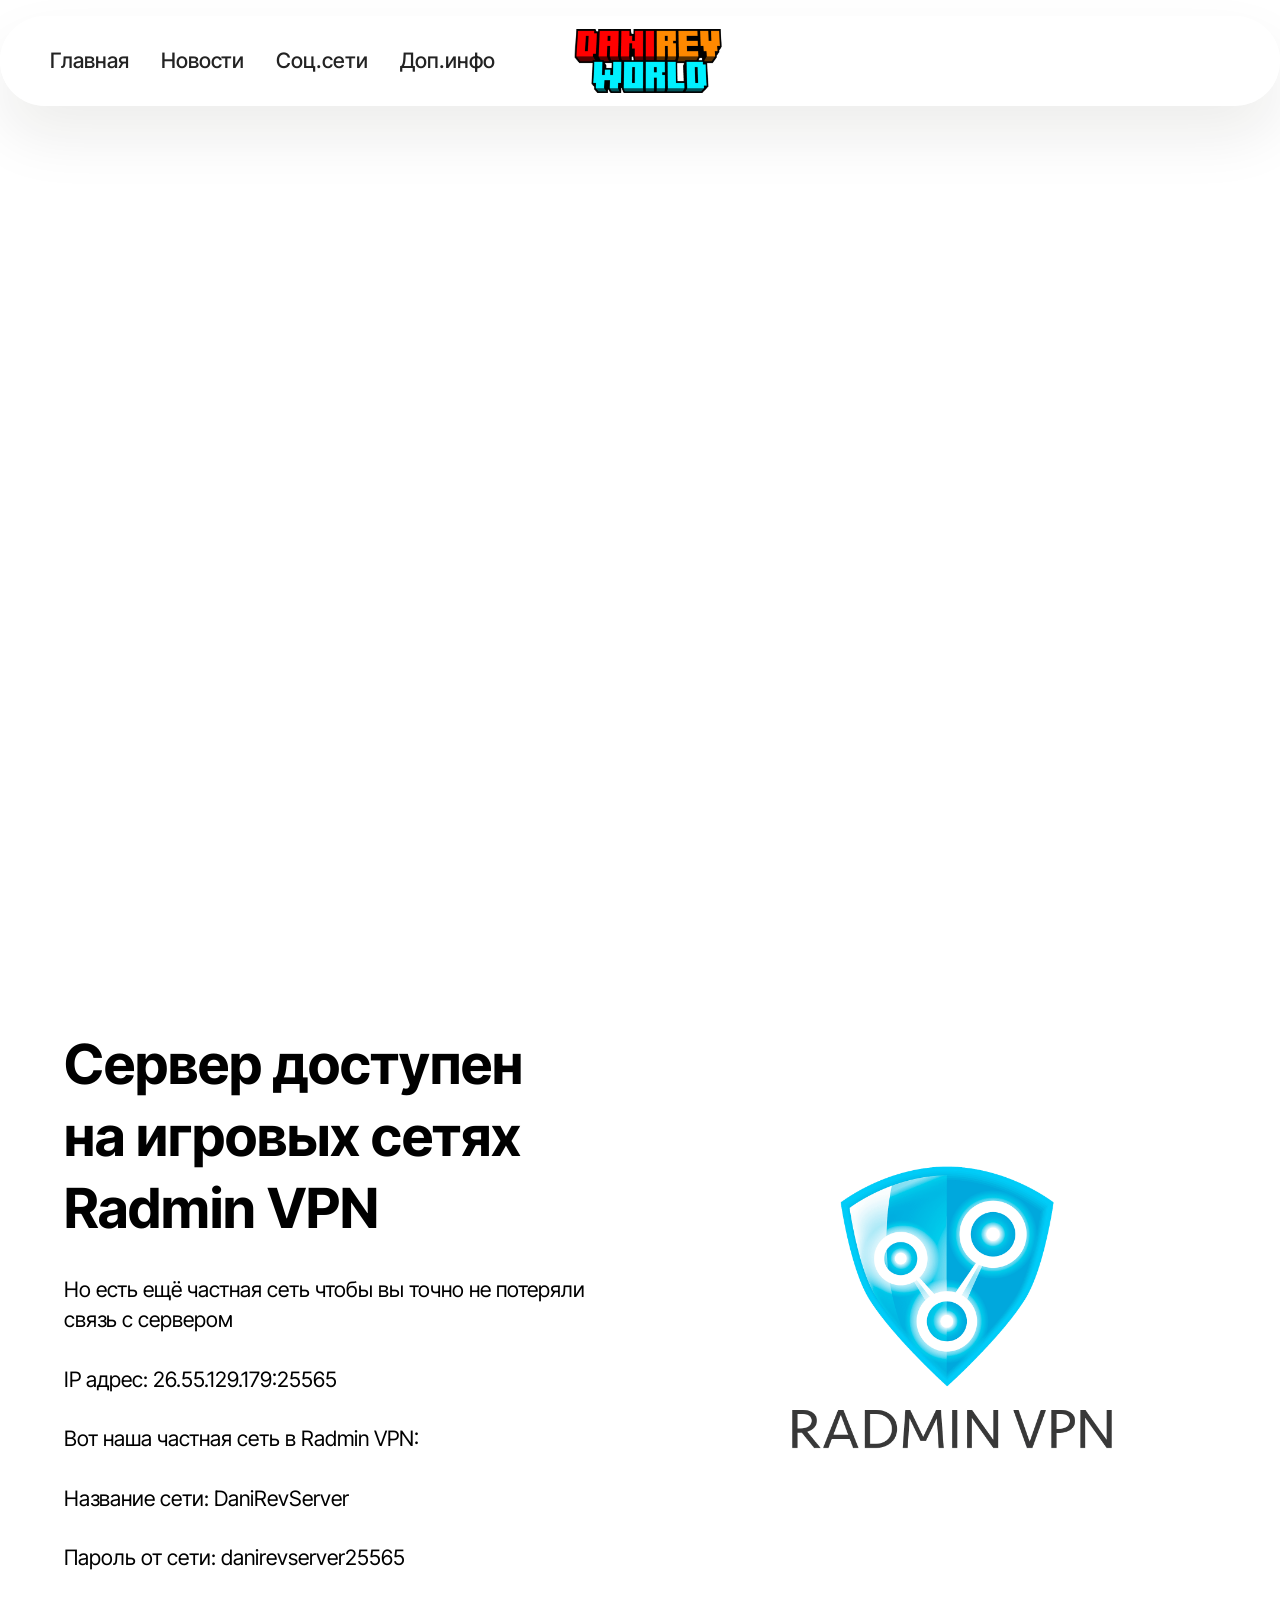
==== commit a449d349: "Add files via upload" ====
--- a/index.html
+++ b/index.html
@@ -6,7 +6,7 @@
   <meta http-equiv="X-UA-Compatible" content="IE=edge">
   <meta name="generator" content="Mobirise v6.1.12, mobirise.com">
   <meta name="viewport" content="width=device-width, initial-scale=1, minimum-scale=1">
-  <link rel="shortcut icon" href="assets/images/danirevlogowebsite-1.png" type="image/x-icon">
+  <link rel="shortcut icon" href="assets/images/danirevworldlogowebsite-1.png" type="image/x-icon">
   <meta name="description" content="">
   
   
@@ -19,7 +19,7 @@
   <link rel="stylesheet" href="assets/theme/css/style.css">
   <link rel="preload" href="https://fonts.googleapis.com/css?family=Inter+Tight:100,200,300,400,500,600,700,800,900,100i,200i,300i,400i,500i,600i,700i,800i,900i&display=swap" as="style" onload="this.onload=null;this.rel='stylesheet'">
   <noscript><link rel="stylesheet" href="https://fonts.googleapis.com/css?family=Inter+Tight:100,200,300,400,500,600,700,800,900,100i,200i,300i,400i,500i,600i,700i,800i,900i&display=swap"></noscript>
-  <link rel="preload" as="style" href="assets/mobirise/css/mbr-additional.css?v=aHzg9j"><link rel="stylesheet" href="assets/mobirise/css/mbr-additional.css?v=aHzg9j" type="text/css">
+  <link rel="preload" as="style" href="assets/mobirise/css/mbr-additional.css?v=OgJIVy"><link rel="stylesheet" href="assets/mobirise/css/mbr-additional.css?v=OgJIVy" type="text/css">
 
   
   
@@ -97,13 +97,13 @@
 				<div class="text-wrapper align-left">
 					<h1 class="mbr-section-title mbr-fonts-style mb-4 display-2">
 						<strong>Сервер доступен на игровых сетях Radmin VPN</strong></h1>
-					<p class="mbr-text align-left mbr-fonts-style mb-4 display-7">Но есть ещё частная сеть чтобы вы точно не потеряли связь с сервером<br><br>Вот наша частная сеть в Radmin VPN:<br><br>Название сети: DaniRevServer<br><br>Пароль от сети: danirevserver25565</p>
+					<p class="mbr-text align-left mbr-fonts-style mb-4 display-7">Но есть ещё частная сеть чтобы вы точно не потеряли связь с сервером<br><br>IP адрес:&nbsp;26.55.129.179:25565<br><br>Вот наша частная сеть в Radmin VPN:<br><br>Название сети: DaniRevServer<br><br>Пароль от сети: danirevserver25565</p>
 					
 				</div>
 			</div>
 		</div>
 	</div>
-</section><section class="display-7" style="padding: 0;align-items: center;justify-content: center;flex-wrap: wrap;    align-content: center;display: flex;position: relative;height: 4rem;"><a href="" style="flex: 1 1;height: 4rem;position: absolute;width: 100%;z-index: 1;"><img alt="" style="height: 4rem;" src="[data-uri]"></a><p style="margin: 0;text-align: center;" class="display-7">&#8204;</p><a style="z-index:1" href="https://mobirise.com"></a></section><script src="assets/bootstrap/js/bootstrap.bundle.min.js"></script>  <script src="assets/parallax/jarallax.js"></script>  <script src="assets/web/assets/cookies-alert-plugin/cookies-alert-core.js"></script>  <script src="assets/web/assets/cookies-alert-plugin/cookies-alert-script.js"></script>  <script src="assets/smoothscroll/smooth-scroll.js"></script>  <script src="assets/ytplayer/index.js"></script>  <script src="assets/dropdown/js/navbar-dropdown.js"></script>  <script src="assets/theme/js/script.js"></script>  
+</section><section class="display-7" style="padding: 0;align-items: center;justify-content: center;flex-wrap: wrap;    align-content: center;display: flex;position: relative;height: 4rem;"><a href="https://mobiri.se/" style="flex: 1 1;height: 4rem;position: absolute;width: 100%;z-index: 1;"><img alt="" style="height: 4rem;" src="[data-uri]"></a><p style="margin: 0;text-align: center;" class="display-7">&#8204;</p><a style="z-index:1" href="https://mobirise.com/builder/no-code-website-builder.html">No Code Website Builder</a></section><script src="assets/bootstrap/js/bootstrap.bundle.min.js"></script>  <script src="assets/parallax/jarallax.js"></script>  <script src="assets/web/assets/cookies-alert-plugin/cookies-alert-core.js"></script>  <script src="assets/web/assets/cookies-alert-plugin/cookies-alert-script.js"></script>  <script src="assets/smoothscroll/smooth-scroll.js"></script>  <script src="assets/ytplayer/index.js"></script>  <script src="assets/dropdown/js/navbar-dropdown.js"></script>  <script src="assets/theme/js/script.js"></script>  
   
   
 <input name="cookieData" type="hidden" data-cookie-cookiesAlertType='1' data-cookie-customDialogSelector='null' data-cookie-colorText='#424a4d' data-cookie-colorBg='rgb(255, 255, 255)' data-cookie-opacityOverlay='0' data-cookie-bgOpacity='100' data-cookie-textButton='ПРИНЯТЬ' data-cookie-rejectText='REJECT' data-cookie-colorButton='#9fe870' data-cookie-rejectColor='#ffffff' data-cookie-colorLink='#424a4d' data-cookie-underlineLink='true' data-cookie-text="Мы используем файлы cookie, чтобы предоставить вам наилучший опыт работы">
--- a/assets/mobirise/css/mbr-additional.css
+++ b/assets/mobirise/css/mbr-additional.css
@@ -147,7 +147,7 @@
   border-radius: 4px;
 }
 .bg-primary {
-  background-color: #9fe870 !important;
+  background-color: #ffa600 !important;
 }
 .bg-success {
   background-color: #3a341c !important;
@@ -163,9 +163,9 @@
 }
 .btn-primary,
 .btn-primary:active {
-  background-color: #9fe870 !important;
-  border-color: #9fe870 !important;
-  color: #264d0c !important;
+  background-color: #ffa600 !important;
+  border-color: #ffa600 !important;
+  color: #ffffff !important;
   box-shadow: none;
 }
 .btn-primary:hover,
@@ -173,15 +173,15 @@
 .btn-primary.focus,
 .btn-primary.active {
   color: inherit;
-  background-color: #bcef9c !important;
-  border-color: #bcef9c !important;
+  background-color: #ffb833 !important;
+  border-color: #ffb833 !important;
   box-shadow: none;
 }
 .btn-primary.disabled,
 .btn-primary:disabled {
-  color: #264d0c !important;
-  background-color: #bcef9c !important;
-  border-color: #bcef9c !important;
+  color: #ffffff !important;
+  background-color: #ffb833 !important;
+  border-color: #ffb833 !important;
 }
 .btn-secondary,
 .btn-secondary:active {
@@ -340,23 +340,23 @@
 .btn-primary-outline,
 .btn-primary-outline:active {
   background-color: transparent !important;
-  border-color: #9fe870;
-  color: #9fe870;
+  border-color: #ffa600;
+  color: #ffa600;
 }
 .btn-primary-outline:hover,
 .btn-primary-outline:focus,
 .btn-primary-outline.focus,
 .btn-primary-outline.active {
-  color: #6ddc25 !important;
+  color: #a86e00 !important;
   background-color: transparent !important;
-  border-color: #6ddc25 !important;
+  border-color: #a86e00 !important;
   box-shadow: none !important;
 }
 .btn-primary-outline.disabled,
 .btn-primary-outline:disabled {
-  color: #264d0c !important;
-  background-color: #9fe870 !important;
-  border-color: #9fe870 !important;
+  color: #ffffff !important;
+  background-color: #ffa600 !important;
+  border-color: #ffa600 !important;
 }
 .btn-secondary-outline,
 .btn-secondary-outline:active {
@@ -506,7 +506,7 @@
   border-color: #fafafa !important;
 }
 .text-primary {
-  color: #9fe870 !important;
+  color: #ffa600 !important;
 }
 .text-secondary {
   color: #ffd7ef !important;
@@ -532,7 +532,7 @@
 a.text-primary:hover,
 a.text-primary:focus,
 a.text-primary.active {
-  color: #66d022 !important;
+  color: #996400 !important;
 }
 a.text-secondary:hover,
 a.text-secondary:focus,
@@ -583,7 +583,7 @@
   background-position: 0px 1.2em;
 }
 .nav-tabs .nav-link.active {
-  color: #9fe870;
+  color: #ffa600;
 }
 .nav-tabs .nav-link:not(.active) {
   color: #232323;
@@ -607,9 +607,9 @@
   border-radius: 100px !important;
 }
 .mbr-gallery-filter li.active .btn {
-  background-color: #9fe870;
-  border-color: #9fe870;
-  color: #306310;
+  background-color: #ffa600;
+  border-color: #ffa600;
+  color: #ffffff;
 }
 .mbr-gallery-filter li.active .btn:focus {
   box-shadow: none;
@@ -619,11 +619,11 @@
 }
 a,
 a:hover {
-  color: #9fe870;
+  color: #ffa600;
 }
 .mbr-plan-header.bg-primary .mbr-plan-subtitle,
 .mbr-plan-header.bg-primary .mbr-plan-price-desc {
-  color: #ffffff;
+  color: #ffedcc;
 }
 .mbr-plan-header.bg-success .mbr-plan-subtitle,
 .mbr-plan-header.bg-success .mbr-plan-price-desc {
@@ -658,7 +658,7 @@
 .form-control:hover,
 .form-control:focus {
   box-shadow: rgba(0, 0, 0, 0.07) 0px 1px 1px 0px, rgba(0, 0, 0, 0.07) 0px 1px 3px 0px, rgba(0, 0, 0, 0.03) 0px 0px 0px 1px;
-  border-color: #9fe870 !important;
+  border-color: #ffa600 !important;
 }
 .form-control:-webkit-input-placeholder {
   font-family: 'Inter Tight', sans-serif;
@@ -670,7 +670,7 @@
   font-size: 1.75rem;
 }
 blockquote {
-  border-color: #9fe870;
+  border-color: #ffa600;
 }
 /* Forms */
 .mbr-form .input-group-btn .btn {
@@ -688,14 +688,14 @@
 }
 .jq-selectbox li:hover,
 .jq-selectbox li.selected {
-  background-color: #9fe870;
-  color: #000000;
+  background-color: #ffa600;
+  color: #ffffff;
 }
 .jq-number__spin {
   transition: 0.25s ease;
 }
 .jq-number__spin:hover {
-  border-color: #9fe870;
+  border-color: #ffa600;
 }
 .jq-selectbox .jq-selectbox__trigger-arrow,
 .jq-number__spin.minus:after,
@@ -707,14 +707,14 @@
 .jq-selectbox:hover .jq-selectbox__trigger-arrow,
 .jq-number__spin.minus:hover:after,
 .jq-number__spin.plus:hover:after {
-  border-top-color: #9fe870;
-  border-bottom-color: #9fe870;
+  border-top-color: #ffa600;
+  border-bottom-color: #ffa600;
 }
 .xdsoft_datetimepicker .xdsoft_calendar td.xdsoft_default,
 .xdsoft_datetimepicker .xdsoft_calendar td.xdsoft_current,
 .xdsoft_datetimepicker .xdsoft_timepicker .xdsoft_time_box > div > div.xdsoft_current {
   color: #000000 !important;
-  background-color: #9fe870 !important;
+  background-color: #ffa600 !important;
   box-shadow: none !important;
 }
 .xdsoft_datetimepicker .xdsoft_calendar td:hover,
@@ -745,7 +745,7 @@
   top: 50%;
   left: 50%;
   transform: translateX(-50%) translateY(-50%);
-  background-image: url("data:image/svg+xml;charset=UTF-8,%3csvg width='32' height='32' viewBox='0 0 64 64' xmlns='http://www.w3.org/2000/svg' stroke='%239fe870' %3e%3cg fill='none' fill-rule='evenodd'%3e%3cg transform='translate(16 16)' stroke-width='2'%3e%3ccircle stroke-opacity='.5' cx='16' cy='16' r='16'/%3e%3cpath d='M32 16c0-9.94-8.06-16-16-16'%3e%3canimateTransform attributeName='transform' type='rotate' from='0 16 16' to='360 16 16' dur='1s' repeatCount='indefinite'/%3e%3c/path%3e%3c/g%3e%3c/g%3e%3c/svg%3e");
+  background-image: url("data:image/svg+xml;charset=UTF-8,%3csvg width='32' height='32' viewBox='0 0 64 64' xmlns='http://www.w3.org/2000/svg' stroke='%23ffa600' %3e%3cg fill='none' fill-rule='evenodd'%3e%3cg transform='translate(16 16)' stroke-width='2'%3e%3ccircle stroke-opacity='.5' cx='16' cy='16' r='16'/%3e%3cpath d='M32 16c0-9.94-8.06-16-16-16'%3e%3canimateTransform attributeName='transform' type='rotate' from='0 16 16' to='360 16 16' dur='1s' repeatCount='indefinite'/%3e%3c/path%3e%3c/g%3e%3c/g%3e%3c/svg%3e");
 }
 section.lazy-placeholder:after {
   opacity: 0.5;
@@ -1361,7 +1361,11 @@
 }
 .cid-vdjOQ3ASZz {
   display: flex;
-  background-color: #edefeb;
+  background-image: url("../../../assets/images/2026-03-10-16.31.40-4k.png");
+}
+.cid-vdjOQ3ASZz .mbr-overlay {
+  background-color: #f92c50;
+  opacity: 0.5;
 }
 .cid-vdjOQ3ASZz .mbr-fallback-image.disabled {
   display: none;
@@ -1411,12 +1415,12 @@
 }
 .cid-vdjOQ3ASZz .mbr-section-title {
   text-align: center;
-  color: #000000;
+  color: #ffffff;
 }
 .cid-vdjOQ3ASZz .mbr-text,
 .cid-vdjOQ3ASZz .mbr-section-btn {
   text-align: center;
-  color: #000000;
+  color: #ffffff;
 }
 .cid-vdjQT4T0ut {
   padding-top: 8rem;
@@ -1434,6 +1438,9 @@
   height: 100%;
   position: absolute;
   top: 0;
+}
+.cid-vdjQT4T0ut .row {
+  flex-direction: row-reverse;
 }
 @media (max-width: 991px) {
   .cid-vdjQT4T0ut .image-wrapper {
@@ -2037,7 +2044,7 @@
 }
 .cid-vdjzDkZMRs {
   padding-top: 9rem;
-  padding-bottom: 5rem;
+  padding-bottom: 0rem;
   background-color: #edefeb;
 }
 .cid-vdjzDkZMRs .mbr-text {
@@ -2647,9 +2654,9 @@
   }
 }
 .cid-vdjHGzf4kq {
-  padding-top: 9rem;
+  padding-top: 10rem;
   padding-bottom: 6rem;
-  background-color: #edefeb;
+  background-image: url("../../../assets/images/2026-03-10-16.57.43-4k-3.png");
 }
 .cid-vdjHGzf4kq .mbr-fallback-image.disabled {
   display: none;
@@ -2680,7 +2687,7 @@
 .cid-vdjHGzf4kq img,
 .cid-vdjHGzf4kq .item-img {
   width: 100%;
-  height: 300px;
+  height: 200px;
   object-fit: cover;
 }
 .cid-vdjHGzf4kq .content-head {
@@ -3261,15 +3268,15 @@
     padding: 1rem;
   }
 }
-.cid-vdn0DZpLIe {
+.cid-vdttEdV2m3 {
   padding-top: 9rem;
-  padding-bottom: 5rem;
-  background-color: #edefeb;
-}
-.cid-vdn0DZpLIe .mbr-fallback-image.disabled {
+  padding-bottom: 6rem;
+  background-image: url("../../../assets/images/2026-03-10-16.45.23-4k-1.png");
+}
+.cid-vdttEdV2m3 .mbr-fallback-image.disabled {
   display: none;
 }
-.cid-vdn0DZpLIe .mbr-fallback-image {
+.cid-vdttEdV2m3 .mbr-fallback-image {
   display: block;
   background-size: cover;
   background-position: center center;
@@ -3278,203 +3285,40 @@
   position: absolute;
   top: 0;
 }
-.cid-vdn0DZpLIe .card-wrapper {
+.cid-vdttEdV2m3 .card-wrapper {
   background: #ffffff;
 }
 @media (max-width: 767px) {
-  .cid-vdn0DZpLIe .card-wrapper {
+  .cid-vdttEdV2m3 .card-wrapper {
     padding: 2rem 1.5rem;
   }
 }
 @media (min-width: 768px) and (max-width: 991px) {
-  .cid-vdn0DZpLIe .card-wrapper {
+  .cid-vdttEdV2m3 .card-wrapper {
     padding: 2.25rem;
   }
 }
 @media (min-width: 992px) {
-  .cid-vdn0DZpLIe .card-wrapper {
+  .cid-vdttEdV2m3 .card-wrapper {
     padding: 4rem;
   }
 }
-.cid-vdn0DZpLIe .mbr-text,
-.cid-vdn0DZpLIe .mbr-section-btn {
+.cid-vdttEdV2m3 .mbr-text,
+.cid-vdttEdV2m3 .mbr-section-btn {
   color: #000000;
   text-align: left;
 }
-.cid-vdn0DZpLIe .card-title,
-.cid-vdn0DZpLIe .card-box {
+.cid-vdttEdV2m3 .card-title,
+.cid-vdttEdV2m3 .card-box {
   text-align: left;
   color: #000000;
 }
-.cid-vdn0DZpLIe .mbr-section-subtitle {
+.cid-vdttEdV2m3 .mbr-section-subtitle {
   text-align: left;
 }
-.cid-vdn0DZpLIe .mbr-text {
+.cid-vdttEdV2m3 .mbr-text {
   text-align: left;
-  color: #000000;
-}
-.cid-vdn0DZpLIe .mbr-card-title {
+}
+.cid-vdttEdV2m3 .mbr-card-title {
   text-align: left;
 }
-.cid-vdn41p10yl {
-  padding-top: 0rem;
-  padding-bottom: 5rem;
-  background-color: #edefeb;
-}
-.cid-vdn41p10yl .mbr-fallback-image.disabled {
-  display: none;
-}
-.cid-vdn41p10yl .mbr-fallback-image {
-  display: block;
-  background-size: cover;
-  background-position: center center;
-  width: 100%;
-  height: 100%;
-  position: absolute;
-  top: 0;
-}
-.cid-vdn41p10yl .card-wrapper {
-  background: #ffffff;
-}
-@media (max-width: 767px) {
-  .cid-vdn41p10yl .card-wrapper {
-    padding: 2rem 1.5rem;
-  }
-}
-@media (min-width: 768px) and (max-width: 991px) {
-  .cid-vdn41p10yl .card-wrapper {
-    padding: 2.25rem;
-  }
-}
-@media (min-width: 992px) {
-  .cid-vdn41p10yl .card-wrapper {
-    padding: 4rem;
-  }
-}
-.cid-vdn41p10yl .mbr-text,
-.cid-vdn41p10yl .mbr-section-btn {
-  color: #000000;
-  text-align: left;
-}
-.cid-vdn41p10yl .card-title,
-.cid-vdn41p10yl .card-box {
-  text-align: left;
-  color: #000000;
-}
-.cid-vdn41p10yl .mbr-section-subtitle {
-  text-align: left;
-}
-.cid-vdn41p10yl .mbr-text {
-  text-align: left;
-}
-.cid-vdn41p10yl .mbr-card-title {
-  text-align: left;
-}
-.cid-vdn6q7MfcP {
-  padding-top: 0rem;
-  padding-bottom: 5rem;
-  background-color: #edefeb;
-}
-.cid-vdn6q7MfcP .mbr-fallback-image.disabled {
-  display: none;
-}
-.cid-vdn6q7MfcP .mbr-fallback-image {
-  display: block;
-  background-size: cover;
-  background-position: center center;
-  width: 100%;
-  height: 100%;
-  position: absolute;
-  top: 0;
-}
-.cid-vdn6q7MfcP .card-wrapper {
-  background: #ffffff;
-}
-@media (max-width: 767px) {
-  .cid-vdn6q7MfcP .card-wrapper {
-    padding: 2rem 1.5rem;
-  }
-}
-@media (min-width: 768px) and (max-width: 991px) {
-  .cid-vdn6q7MfcP .card-wrapper {
-    padding: 2.25rem;
-  }
-}
-@media (min-width: 992px) {
-  .cid-vdn6q7MfcP .card-wrapper {
-    padding: 4rem;
-  }
-}
-.cid-vdn6q7MfcP .mbr-text,
-.cid-vdn6q7MfcP .mbr-section-btn {
-  color: #000000;
-  text-align: left;
-}
-.cid-vdn6q7MfcP .card-title,
-.cid-vdn6q7MfcP .card-box {
-  text-align: left;
-  color: #000000;
-}
-.cid-vdn6q7MfcP .mbr-section-subtitle {
-  text-align: left;
-}
-.cid-vdn6q7MfcP .mbr-text {
-  text-align: left;
-}
-.cid-vdn6q7MfcP .mbr-card-title {
-  text-align: left;
-}
-.cid-vdn8MNz4mX {
-  padding-top: 0rem;
-  padding-bottom: 5rem;
-  background-color: #edefeb;
-}
-.cid-vdn8MNz4mX .mbr-fallback-image.disabled {
-  display: none;
-}
-.cid-vdn8MNz4mX .mbr-fallback-image {
-  display: block;
-  background-size: cover;
-  background-position: center center;
-  width: 100%;
-  height: 100%;
-  position: absolute;
-  top: 0;
-}
-.cid-vdn8MNz4mX .card-wrapper {
-  background: #ffffff;
-}
-@media (max-width: 767px) {
-  .cid-vdn8MNz4mX .card-wrapper {
-    padding: 2rem 1.5rem;
-  }
-}
-@media (min-width: 768px) and (max-width: 991px) {
-  .cid-vdn8MNz4mX .card-wrapper {
-    padding: 2.25rem;
-  }
-}
-@media (min-width: 992px) {
-  .cid-vdn8MNz4mX .card-wrapper {
-    padding: 4rem;
-  }
-}
-.cid-vdn8MNz4mX .mbr-text,
-.cid-vdn8MNz4mX .mbr-section-btn {
-  color: #000000;
-  text-align: left;
-}
-.cid-vdn8MNz4mX .card-title,
-.cid-vdn8MNz4mX .card-box {
-  text-align: left;
-  color: #000000;
-}
-.cid-vdn8MNz4mX .mbr-section-subtitle {
-  text-align: left;
-}
-.cid-vdn8MNz4mX .mbr-text {
-  text-align: left;
-}
-.cid-vdn8MNz4mX .mbr-card-title {
-  text-align: left;
-}
--- a/assets/mobirise/css/mbr-additional.css
+++ b/assets/mobirise/css/mbr-additional.css
@@ -147,7 +147,7 @@
   border-radius: 4px;
 }
 .bg-primary {
-  background-color: #9fe870 !important;
+  background-color: #ffa600 !important;
 }
 .bg-success {
   background-color: #3a341c !important;
@@ -163,9 +163,9 @@
 }
 .btn-primary,
 .btn-primary:active {
-  background-color: #9fe870 !important;
-  border-color: #9fe870 !important;
-  color: #264d0c !important;
+  background-color: #ffa600 !important;
+  border-color: #ffa600 !important;
+  color: #ffffff !important;
   box-shadow: none;
 }
 .btn-primary:hover,
@@ -173,15 +173,15 @@
 .btn-primary.focus,
 .btn-primary.active {
   color: inherit;
-  background-color: #bcef9c !important;
-  border-color: #bcef9c !important;
+  background-color: #ffb833 !important;
+  border-color: #ffb833 !important;
   box-shadow: none;
 }
 .btn-primary.disabled,
 .btn-primary:disabled {
-  color: #264d0c !important;
-  background-color: #bcef9c !important;
-  border-color: #bcef9c !important;
+  color: #ffffff !important;
+  background-color: #ffb833 !important;
+  border-color: #ffb833 !important;
 }
 .btn-secondary,
 .btn-secondary:active {
@@ -340,23 +340,23 @@
 .btn-primary-outline,
 .btn-primary-outline:active {
   background-color: transparent !important;
-  border-color: #9fe870;
-  color: #9fe870;
+  border-color: #ffa600;
+  color: #ffa600;
 }
 .btn-primary-outline:hover,
 .btn-primary-outline:focus,
 .btn-primary-outline.focus,
 .btn-primary-outline.active {
-  color: #6ddc25 !important;
+  color: #a86e00 !important;
   background-color: transparent !important;
-  border-color: #6ddc25 !important;
+  border-color: #a86e00 !important;
   box-shadow: none !important;
 }
 .btn-primary-outline.disabled,
 .btn-primary-outline:disabled {
-  color: #264d0c !important;
-  background-color: #9fe870 !important;
-  border-color: #9fe870 !important;
+  color: #ffffff !important;
+  background-color: #ffa600 !important;
+  border-color: #ffa600 !important;
 }
 .btn-secondary-outline,
 .btn-secondary-outline:active {
@@ -506,7 +506,7 @@
   border-color: #fafafa !important;
 }
 .text-primary {
-  color: #9fe870 !important;
+  color: #ffa600 !important;
 }
 .text-secondary {
   color: #ffd7ef !important;
@@ -532,7 +532,7 @@
 a.text-primary:hover,
 a.text-primary:focus,
 a.text-primary.active {
-  color: #66d022 !important;
+  color: #996400 !important;
 }
 a.text-secondary:hover,
 a.text-secondary:focus,
@@ -583,7 +583,7 @@
   background-position: 0px 1.2em;
 }
 .nav-tabs .nav-link.active {
-  color: #9fe870;
+  color: #ffa600;
 }
 .nav-tabs .nav-link:not(.active) {
   color: #232323;
@@ -607,9 +607,9 @@
   border-radius: 100px !important;
 }
 .mbr-gallery-filter li.active .btn {
-  background-color: #9fe870;
-  border-color: #9fe870;
-  color: #306310;
+  background-color: #ffa600;
+  border-color: #ffa600;
+  color: #ffffff;
 }
 .mbr-gallery-filter li.active .btn:focus {
   box-shadow: none;
@@ -619,11 +619,11 @@
 }
 a,
 a:hover {
-  color: #9fe870;
+  color: #ffa600;
 }
 .mbr-plan-header.bg-primary .mbr-plan-subtitle,
 .mbr-plan-header.bg-primary .mbr-plan-price-desc {
-  color: #ffffff;
+  color: #ffedcc;
 }
 .mbr-plan-header.bg-success .mbr-plan-subtitle,
 .mbr-plan-header.bg-success .mbr-plan-price-desc {
@@ -658,7 +658,7 @@
 .form-control:hover,
 .form-control:focus {
   box-shadow: rgba(0, 0, 0, 0.07) 0px 1px 1px 0px, rgba(0, 0, 0, 0.07) 0px 1px 3px 0px, rgba(0, 0, 0, 0.03) 0px 0px 0px 1px;
-  border-color: #9fe870 !important;
+  border-color: #ffa600 !important;
 }
 .form-control:-webkit-input-placeholder {
   font-family: 'Inter Tight', sans-serif;
@@ -670,7 +670,7 @@
   font-size: 1.75rem;
 }
 blockquote {
-  border-color: #9fe870;
+  border-color: #ffa600;
 }
 /* Forms */
 .mbr-form .input-group-btn .btn {
@@ -688,14 +688,14 @@
 }
 .jq-selectbox li:hover,
 .jq-selectbox li.selected {
-  background-color: #9fe870;
-  color: #000000;
+  background-color: #ffa600;
+  color: #ffffff;
 }
 .jq-number__spin {
   transition: 0.25s ease;
 }
 .jq-number__spin:hover {
-  border-color: #9fe870;
+  border-color: #ffa600;
 }
 .jq-selectbox .jq-selectbox__trigger-arrow,
 .jq-number__spin.minus:after,
@@ -707,14 +707,14 @@
 .jq-selectbox:hover .jq-selectbox__trigger-arrow,
 .jq-number__spin.minus:hover:after,
 .jq-number__spin.plus:hover:after {
-  border-top-color: #9fe870;
-  border-bottom-color: #9fe870;
+  border-top-color: #ffa600;
+  border-bottom-color: #ffa600;
 }
 .xdsoft_datetimepicker .xdsoft_calendar td.xdsoft_default,
 .xdsoft_datetimepicker .xdsoft_calendar td.xdsoft_current,
 .xdsoft_datetimepicker .xdsoft_timepicker .xdsoft_time_box > div > div.xdsoft_current {
   color: #000000 !important;
-  background-color: #9fe870 !important;
+  background-color: #ffa600 !important;
   box-shadow: none !important;
 }
 .xdsoft_datetimepicker .xdsoft_calendar td:hover,
@@ -745,7 +745,7 @@
   top: 50%;
   left: 50%;
   transform: translateX(-50%) translateY(-50%);
-  background-image: url("data:image/svg+xml;charset=UTF-8,%3csvg width='32' height='32' viewBox='0 0 64 64' xmlns='http://www.w3.org/2000/svg' stroke='%239fe870' %3e%3cg fill='none' fill-rule='evenodd'%3e%3cg transform='translate(16 16)' stroke-width='2'%3e%3ccircle stroke-opacity='.5' cx='16' cy='16' r='16'/%3e%3cpath d='M32 16c0-9.94-8.06-16-16-16'%3e%3canimateTransform attributeName='transform' type='rotate' from='0 16 16' to='360 16 16' dur='1s' repeatCount='indefinite'/%3e%3c/path%3e%3c/g%3e%3c/g%3e%3c/svg%3e");
+  background-image: url("data:image/svg+xml;charset=UTF-8,%3csvg width='32' height='32' viewBox='0 0 64 64' xmlns='http://www.w3.org/2000/svg' stroke='%23ffa600' %3e%3cg fill='none' fill-rule='evenodd'%3e%3cg transform='translate(16 16)' stroke-width='2'%3e%3ccircle stroke-opacity='.5' cx='16' cy='16' r='16'/%3e%3cpath d='M32 16c0-9.94-8.06-16-16-16'%3e%3canimateTransform attributeName='transform' type='rotate' from='0 16 16' to='360 16 16' dur='1s' repeatCount='indefinite'/%3e%3c/path%3e%3c/g%3e%3c/g%3e%3c/svg%3e");
 }
 section.lazy-placeholder:after {
   opacity: 0.5;
@@ -1361,7 +1361,11 @@
 }
 .cid-vdjOQ3ASZz {
   display: flex;
-  background-color: #edefeb;
+  background-image: url("../../../assets/images/2026-03-10-16.31.40-4k.png");
+}
+.cid-vdjOQ3ASZz .mbr-overlay {
+  background-color: #f92c50;
+  opacity: 0.5;
 }
 .cid-vdjOQ3ASZz .mbr-fallback-image.disabled {
   display: none;
@@ -1411,12 +1415,12 @@
 }
 .cid-vdjOQ3ASZz .mbr-section-title {
   text-align: center;
-  color: #000000;
+  color: #ffffff;
 }
 .cid-vdjOQ3ASZz .mbr-text,
 .cid-vdjOQ3ASZz .mbr-section-btn {
   text-align: center;
-  color: #000000;
+  color: #ffffff;
 }
 .cid-vdjQT4T0ut {
   padding-top: 8rem;
@@ -1434,6 +1438,9 @@
   height: 100%;
   position: absolute;
   top: 0;
+}
+.cid-vdjQT4T0ut .row {
+  flex-direction: row-reverse;
 }
 @media (max-width: 991px) {
   .cid-vdjQT4T0ut .image-wrapper {
@@ -2037,7 +2044,7 @@
 }
 .cid-vdjzDkZMRs {
   padding-top: 9rem;
-  padding-bottom: 5rem;
+  padding-bottom: 0rem;
   background-color: #edefeb;
 }
 .cid-vdjzDkZMRs .mbr-text {
@@ -2647,9 +2654,9 @@
   }
 }
 .cid-vdjHGzf4kq {
-  padding-top: 9rem;
+  padding-top: 10rem;
   padding-bottom: 6rem;
-  background-color: #edefeb;
+  background-image: url("../../../assets/images/2026-03-10-16.57.43-4k-3.png");
 }
 .cid-vdjHGzf4kq .mbr-fallback-image.disabled {
   display: none;
@@ -2680,7 +2687,7 @@
 .cid-vdjHGzf4kq img,
 .cid-vdjHGzf4kq .item-img {
   width: 100%;
-  height: 300px;
+  height: 200px;
   object-fit: cover;
 }
 .cid-vdjHGzf4kq .content-head {
@@ -3261,15 +3268,15 @@
     padding: 1rem;
   }
 }
-.cid-vdn0DZpLIe {
+.cid-vdttEdV2m3 {
   padding-top: 9rem;
-  padding-bottom: 5rem;
-  background-color: #edefeb;
-}
-.cid-vdn0DZpLIe .mbr-fallback-image.disabled {
+  padding-bottom: 6rem;
+  background-image: url("../../../assets/images/2026-03-10-16.45.23-4k-1.png");
+}
+.cid-vdttEdV2m3 .mbr-fallback-image.disabled {
   display: none;
 }
-.cid-vdn0DZpLIe .mbr-fallback-image {
+.cid-vdttEdV2m3 .mbr-fallback-image {
   display: block;
   background-size: cover;
   background-position: center center;
@@ -3278,203 +3285,40 @@
   position: absolute;
   top: 0;
 }
-.cid-vdn0DZpLIe .card-wrapper {
+.cid-vdttEdV2m3 .card-wrapper {
   background: #ffffff;
 }
 @media (max-width: 767px) {
-  .cid-vdn0DZpLIe .card-wrapper {
+  .cid-vdttEdV2m3 .card-wrapper {
     padding: 2rem 1.5rem;
   }
 }
 @media (min-width: 768px) and (max-width: 991px) {
-  .cid-vdn0DZpLIe .card-wrapper {
+  .cid-vdttEdV2m3 .card-wrapper {
     padding: 2.25rem;
   }
 }
 @media (min-width: 992px) {
-  .cid-vdn0DZpLIe .card-wrapper {
+  .cid-vdttEdV2m3 .card-wrapper {
     padding: 4rem;
   }
 }
-.cid-vdn0DZpLIe .mbr-text,
-.cid-vdn0DZpLIe .mbr-section-btn {
+.cid-vdttEdV2m3 .mbr-text,
+.cid-vdttEdV2m3 .mbr-section-btn {
   color: #000000;
   text-align: left;
 }
-.cid-vdn0DZpLIe .card-title,
-.cid-vdn0DZpLIe .card-box {
+.cid-vdttEdV2m3 .card-title,
+.cid-vdttEdV2m3 .card-box {
   text-align: left;
   color: #000000;
 }
-.cid-vdn0DZpLIe .mbr-section-subtitle {
+.cid-vdttEdV2m3 .mbr-section-subtitle {
   text-align: left;
 }
-.cid-vdn0DZpLIe .mbr-text {
+.cid-vdttEdV2m3 .mbr-text {
   text-align: left;
-  color: #000000;
-}
-.cid-vdn0DZpLIe .mbr-card-title {
+}
+.cid-vdttEdV2m3 .mbr-card-title {
   text-align: left;
 }
-.cid-vdn41p10yl {
-  padding-top: 0rem;
-  padding-bottom: 5rem;
-  background-color: #edefeb;
-}
-.cid-vdn41p10yl .mbr-fallback-image.disabled {
-  display: none;
-}
-.cid-vdn41p10yl .mbr-fallback-image {
-  display: block;
-  background-size: cover;
-  background-position: center center;
-  width: 100%;
-  height: 100%;
-  position: absolute;
-  top: 0;
-}
-.cid-vdn41p10yl .card-wrapper {
-  background: #ffffff;
-}
-@media (max-width: 767px) {
-  .cid-vdn41p10yl .card-wrapper {
-    padding: 2rem 1.5rem;
-  }
-}
-@media (min-width: 768px) and (max-width: 991px) {
-  .cid-vdn41p10yl .card-wrapper {
-    padding: 2.25rem;
-  }
-}
-@media (min-width: 992px) {
-  .cid-vdn41p10yl .card-wrapper {
-    padding: 4rem;
-  }
-}
-.cid-vdn41p10yl .mbr-text,
-.cid-vdn41p10yl .mbr-section-btn {
-  color: #000000;
-  text-align: left;
-}
-.cid-vdn41p10yl .card-title,
-.cid-vdn41p10yl .card-box {
-  text-align: left;
-  color: #000000;
-}
-.cid-vdn41p10yl .mbr-section-subtitle {
-  text-align: left;
-}
-.cid-vdn41p10yl .mbr-text {
-  text-align: left;
-}
-.cid-vdn41p10yl .mbr-card-title {
-  text-align: left;
-}
-.cid-vdn6q7MfcP {
-  padding-top: 0rem;
-  padding-bottom: 5rem;
-  background-color: #edefeb;
-}
-.cid-vdn6q7MfcP .mbr-fallback-image.disabled {
-  display: none;
-}
-.cid-vdn6q7MfcP .mbr-fallback-image {
-  display: block;
-  background-size: cover;
-  background-position: center center;
-  width: 100%;
-  height: 100%;
-  position: absolute;
-  top: 0;
-}
-.cid-vdn6q7MfcP .card-wrapper {
-  background: #ffffff;
-}
-@media (max-width: 767px) {
-  .cid-vdn6q7MfcP .card-wrapper {
-    padding: 2rem 1.5rem;
-  }
-}
-@media (min-width: 768px) and (max-width: 991px) {
-  .cid-vdn6q7MfcP .card-wrapper {
-    padding: 2.25rem;
-  }
-}
-@media (min-width: 992px) {
-  .cid-vdn6q7MfcP .card-wrapper {
-    padding: 4rem;
-  }
-}
-.cid-vdn6q7MfcP .mbr-text,
-.cid-vdn6q7MfcP .mbr-section-btn {
-  color: #000000;
-  text-align: left;
-}
-.cid-vdn6q7MfcP .card-title,
-.cid-vdn6q7MfcP .card-box {
-  text-align: left;
-  color: #000000;
-}
-.cid-vdn6q7MfcP .mbr-section-subtitle {
-  text-align: left;
-}
-.cid-vdn6q7MfcP .mbr-text {
-  text-align: left;
-}
-.cid-vdn6q7MfcP .mbr-card-title {
-  text-align: left;
-}
-.cid-vdn8MNz4mX {
-  padding-top: 0rem;
-  padding-bottom: 5rem;
-  background-color: #edefeb;
-}
-.cid-vdn8MNz4mX .mbr-fallback-image.disabled {
-  display: none;
-}
-.cid-vdn8MNz4mX .mbr-fallback-image {
-  display: block;
-  background-size: cover;
-  background-position: center center;
-  width: 100%;
-  height: 100%;
-  position: absolute;
-  top: 0;
-}
-.cid-vdn8MNz4mX .card-wrapper {
-  background: #ffffff;
-}
-@media (max-width: 767px) {
-  .cid-vdn8MNz4mX .card-wrapper {
-    padding: 2rem 1.5rem;
-  }
-}
-@media (min-width: 768px) and (max-width: 991px) {
-  .cid-vdn8MNz4mX .card-wrapper {
-    padding: 2.25rem;
-  }
-}
-@media (min-width: 992px) {
-  .cid-vdn8MNz4mX .card-wrapper {
-    padding: 4rem;
-  }
-}
-.cid-vdn8MNz4mX .mbr-text,
-.cid-vdn8MNz4mX .mbr-section-btn {
-  color: #000000;
-  text-align: left;
-}
-.cid-vdn8MNz4mX .card-title,
-.cid-vdn8MNz4mX .card-box {
-  text-align: left;
-  color: #000000;
-}
-.cid-vdn8MNz4mX .mbr-section-subtitle {
-  text-align: left;
-}
-.cid-vdn8MNz4mX .mbr-text {
-  text-align: left;
-}
-.cid-vdn8MNz4mX .mbr-card-title {
-  text-align: left;
-}
